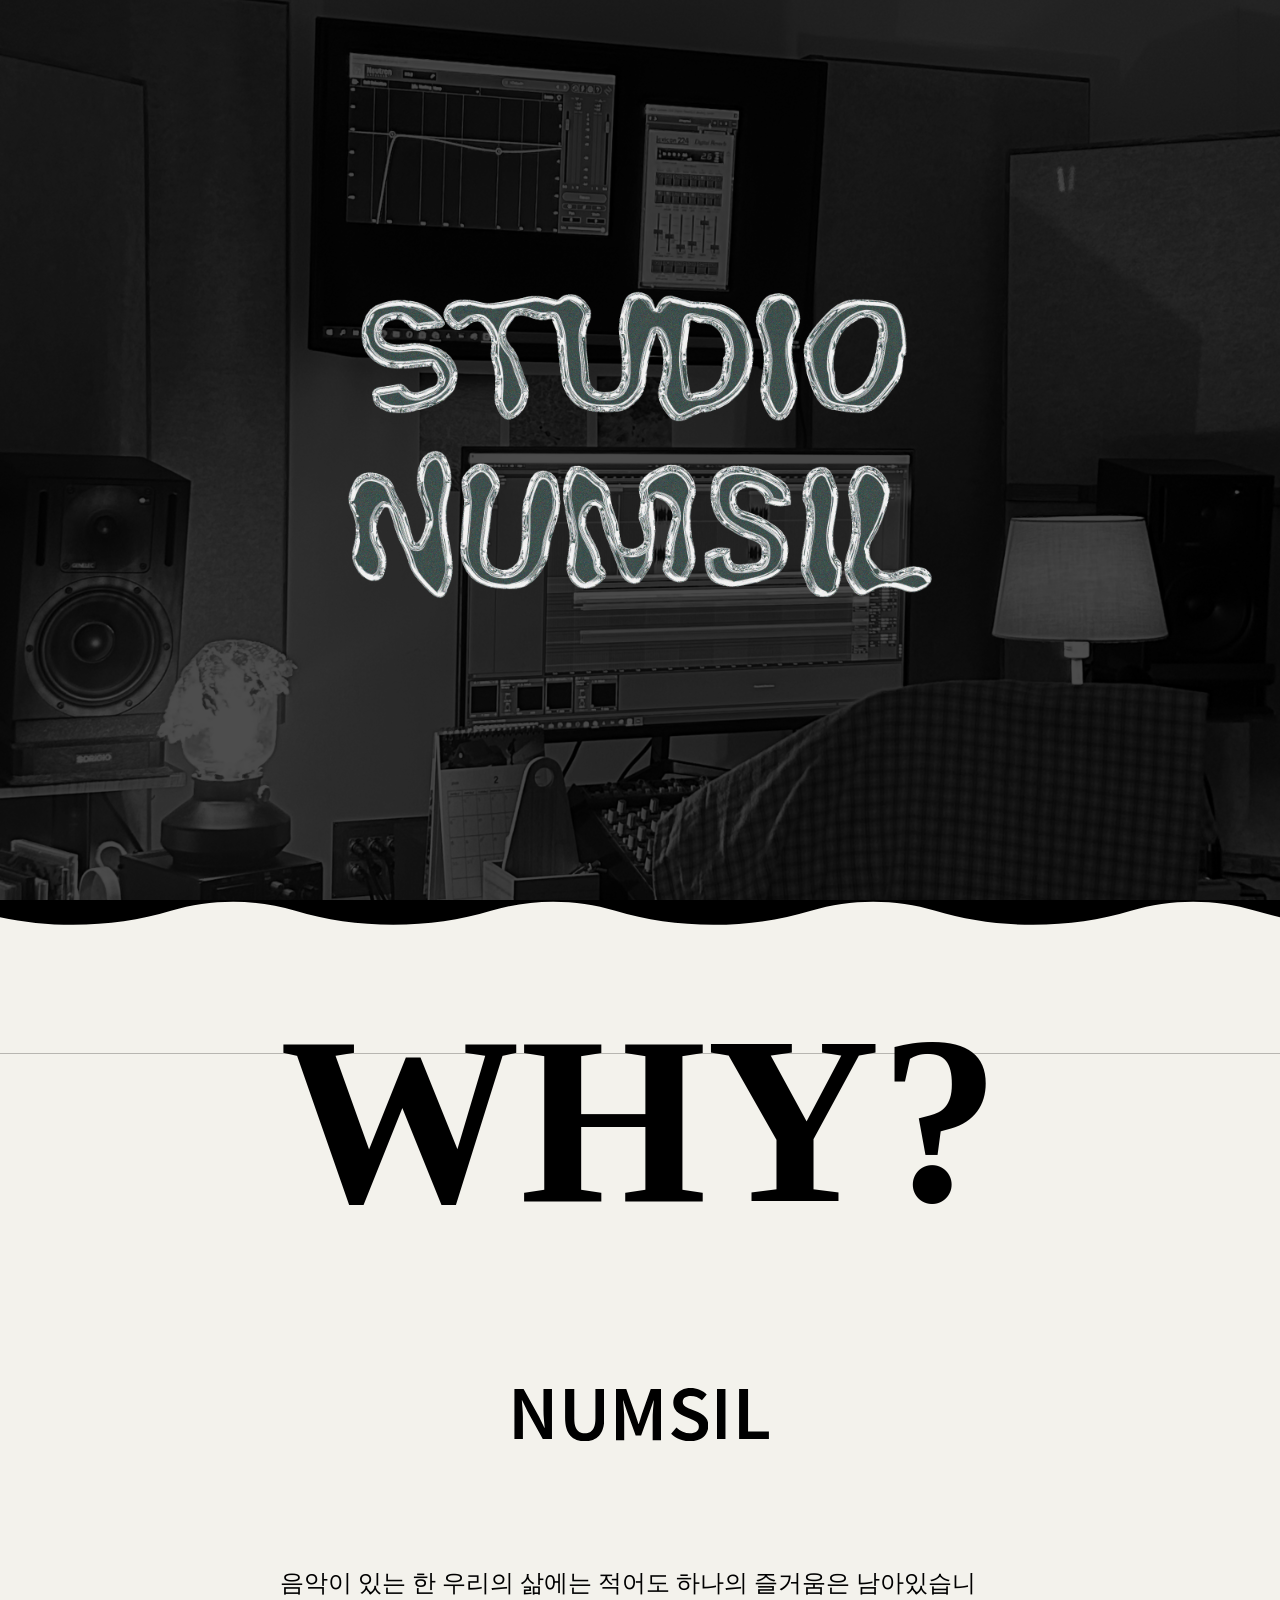
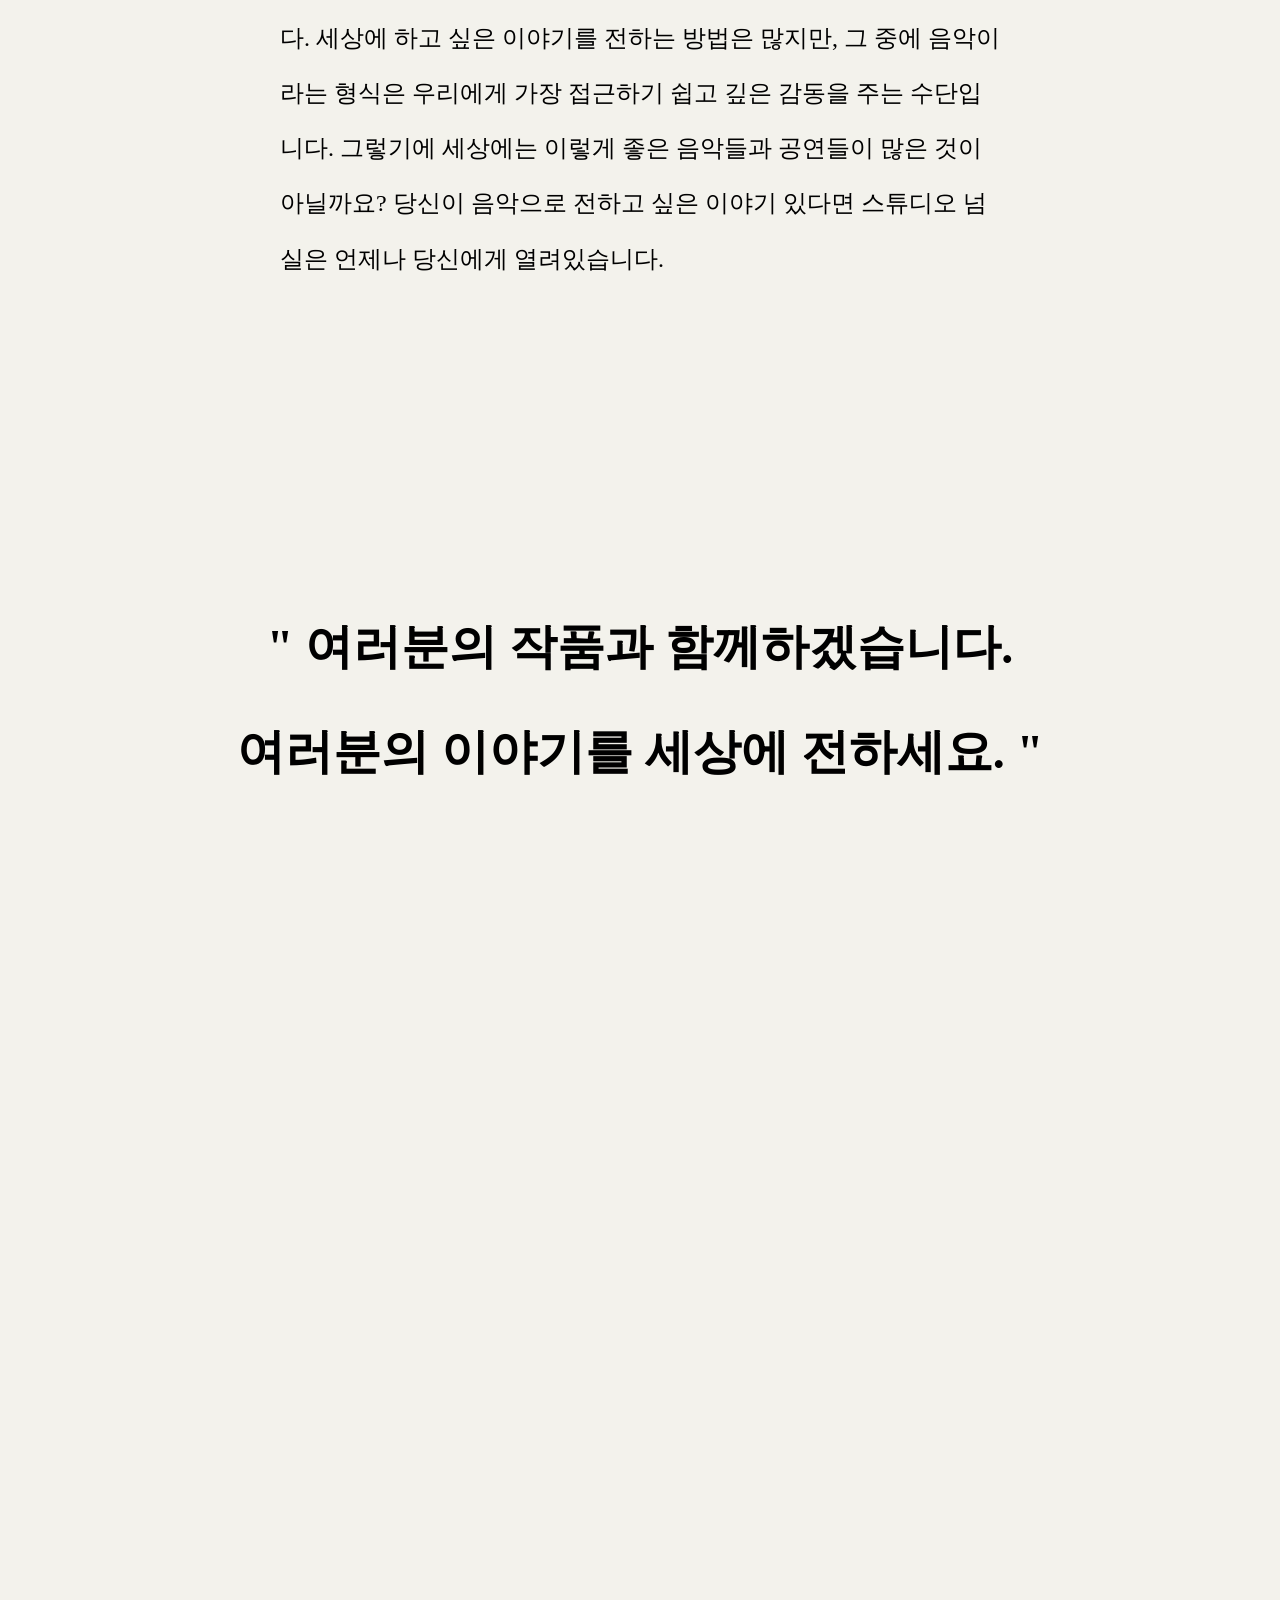
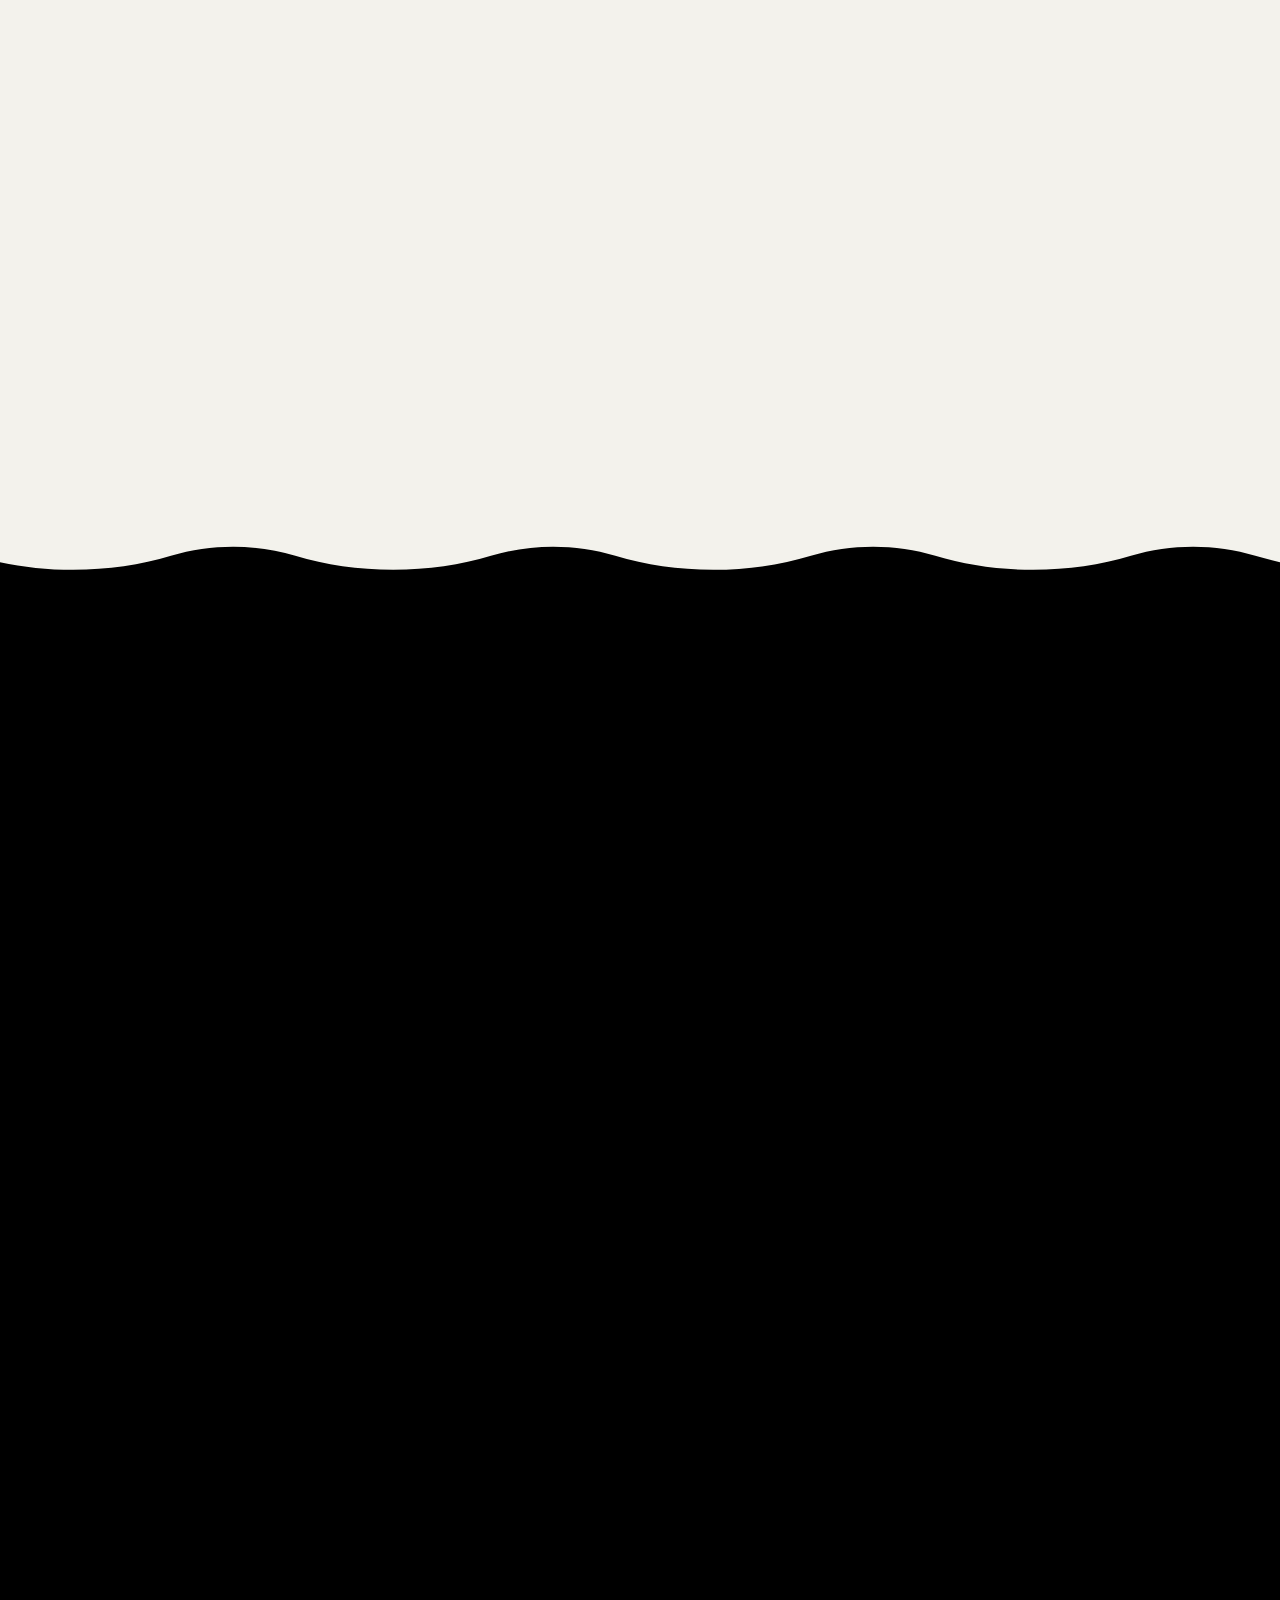
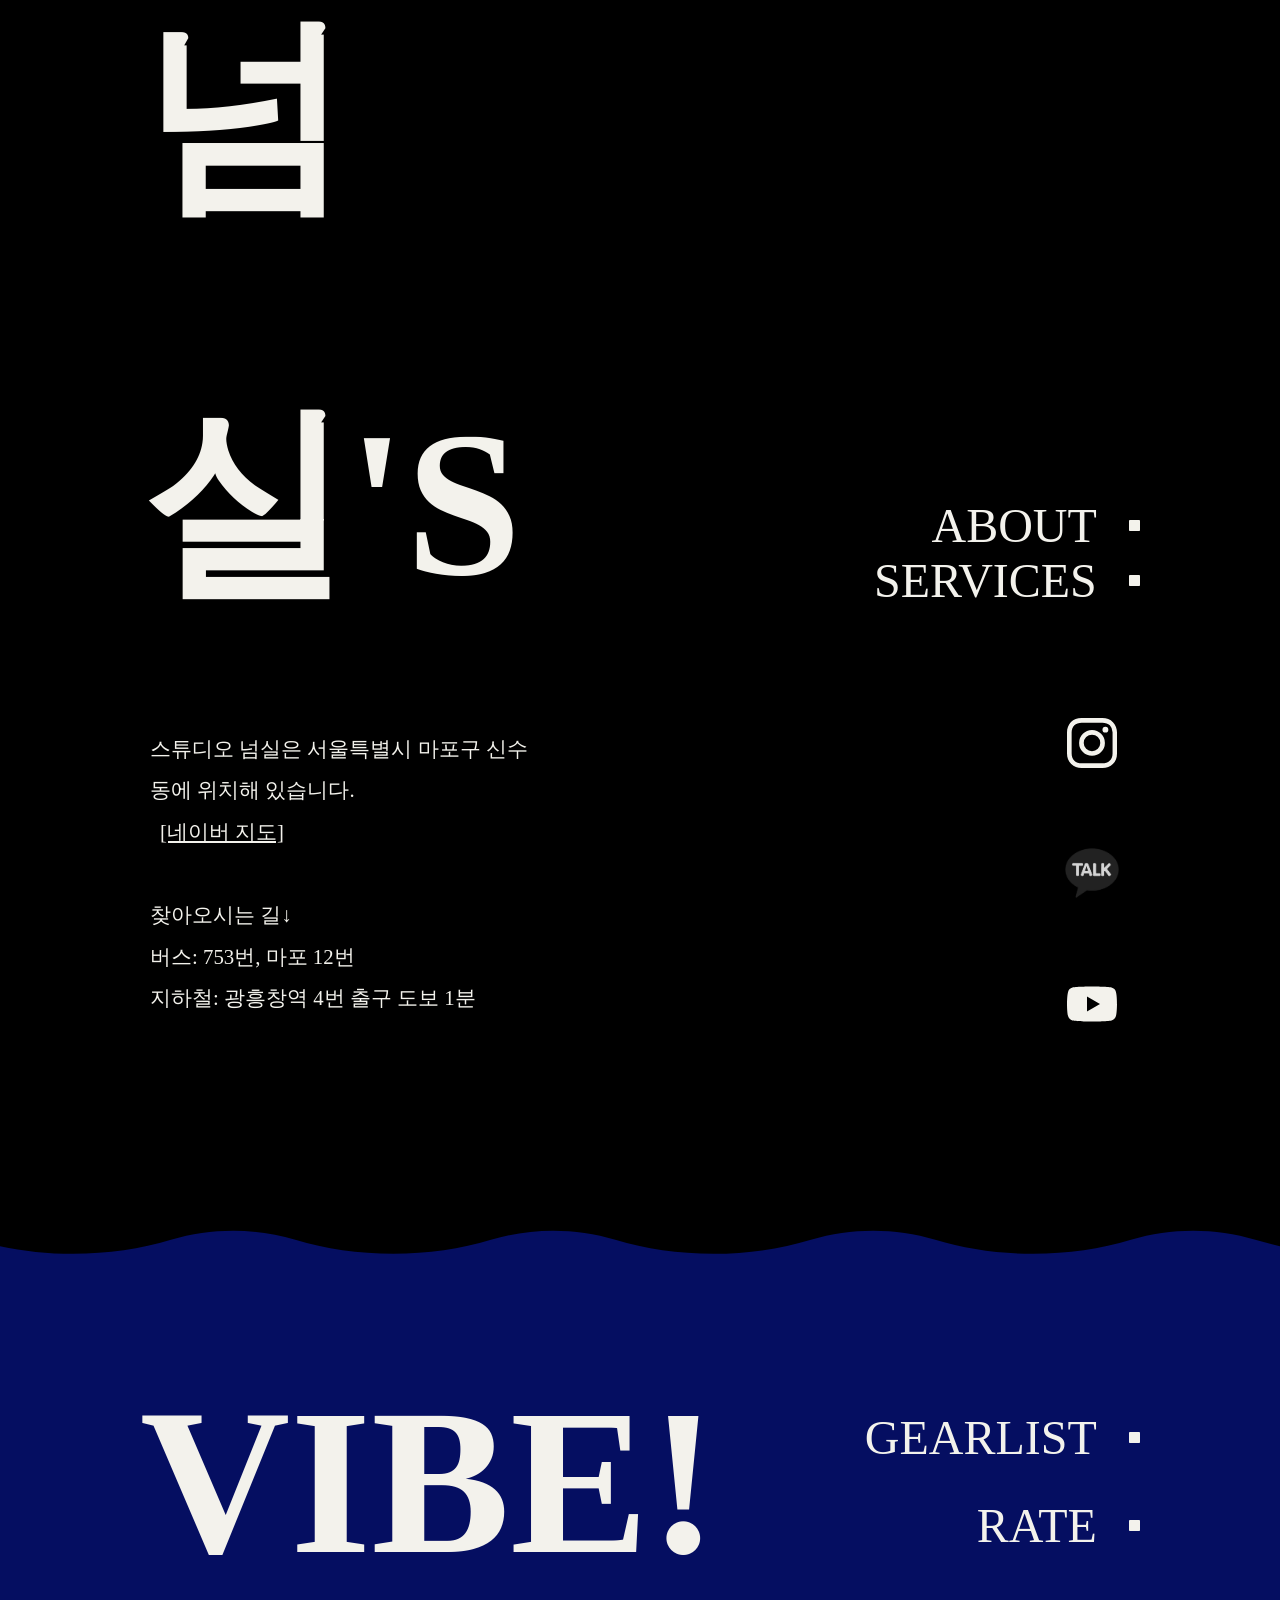
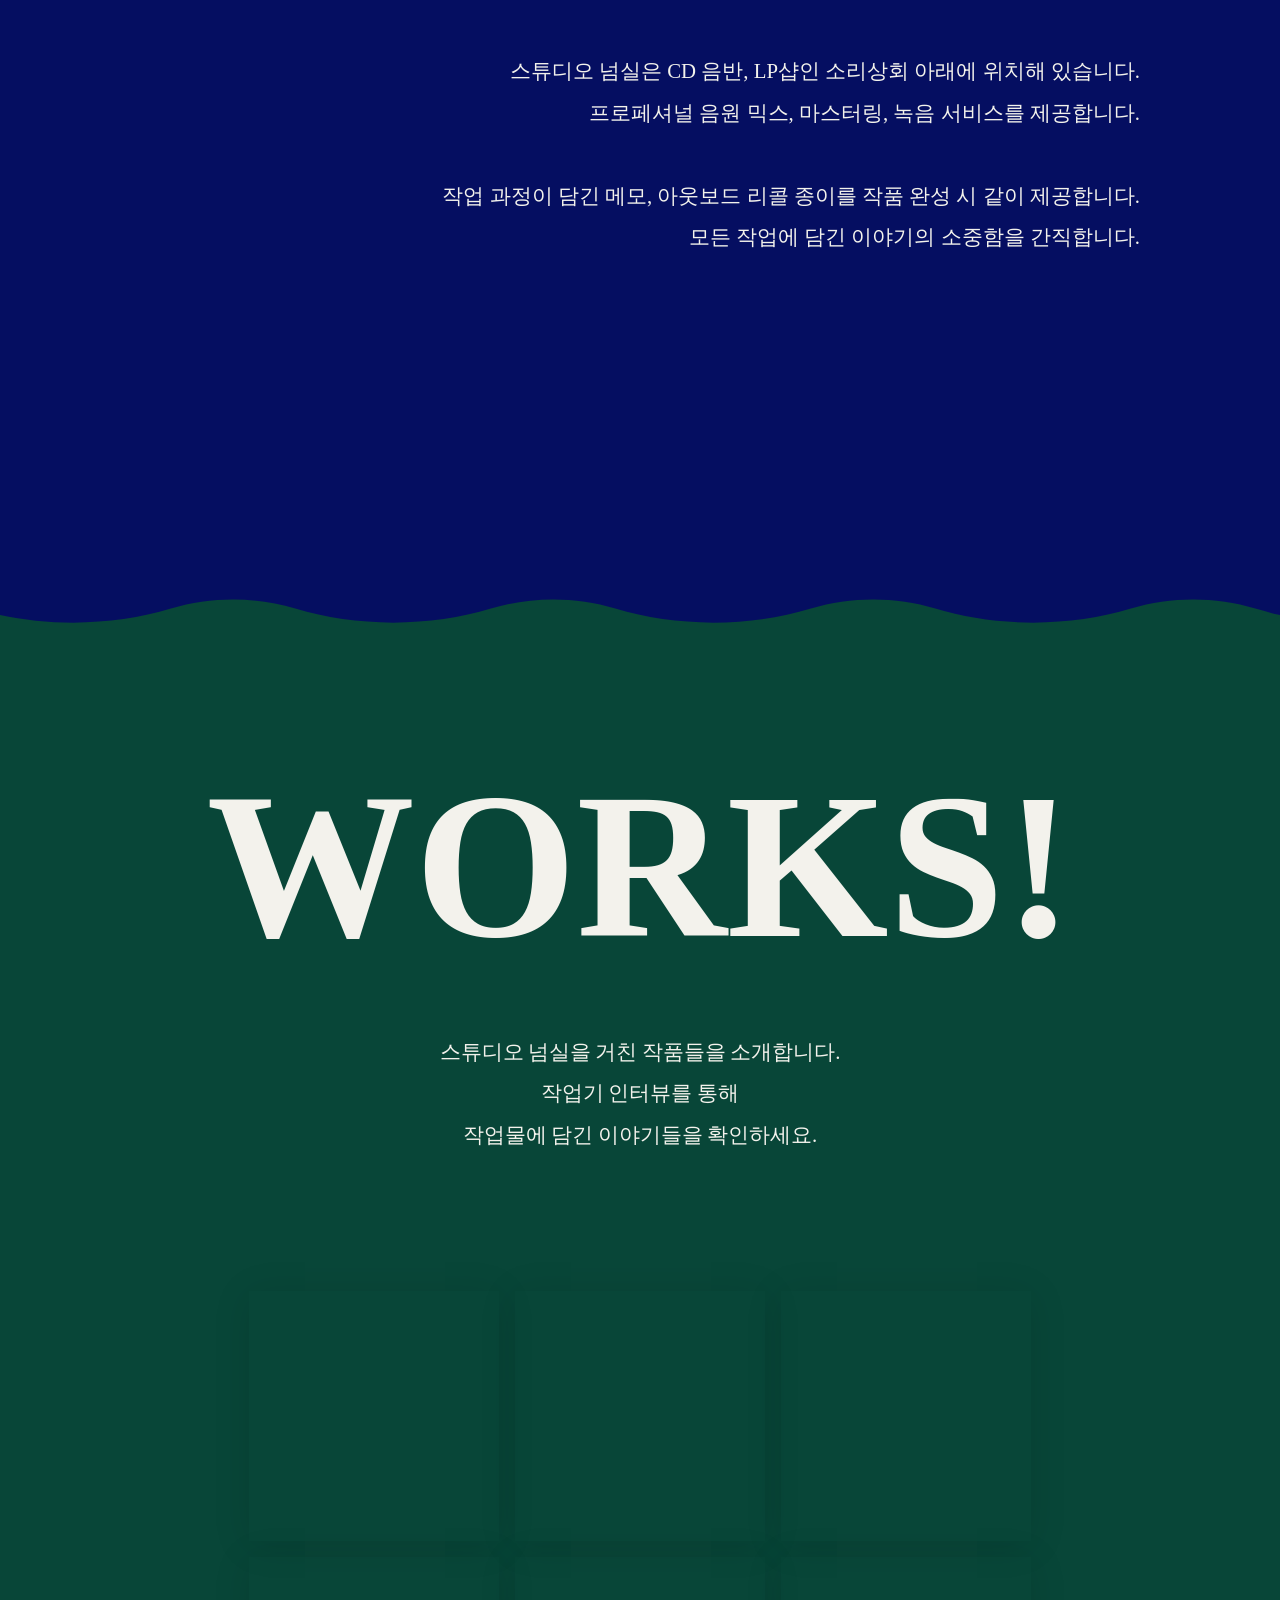
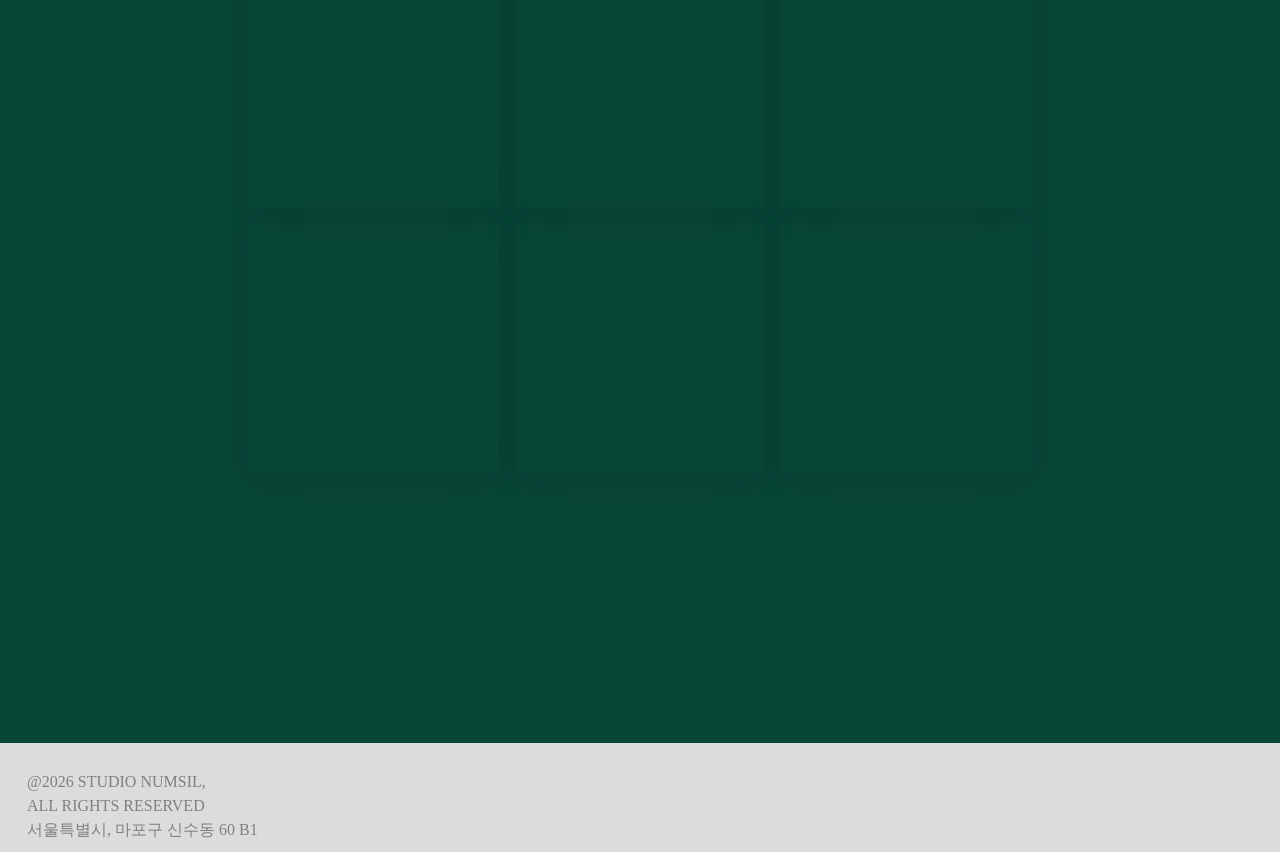
==== index.html @ 438b9f98 "Update index.html" ====
<!DOCTYPE html>
<html lang="ko">
<head>
    <meta charset="UTF-8">
    <meta name="viewport" content="width=device-width, initial-scale=1, maximum-scale=1, user-scalable=no">
    
    <link rel="stylesheet" href="css/main.css">
    <link rel="stylesheet" href="css/mobile.css">
    <link rel="stylesheet" href="css/tablet.css">


    <title>STUDIO NUMSIL</title>
</head>



</style>

<body>


    <div class="titles">
            <img src="img/studio.jpg" alt="" style="opacity: 0.3; filter:grayscale(100)">
            
            <div class="title-background" id="title-background" >

                
                <div class="title-background-svgcontainer">
                    <img src="png/LOGO.png" alt="" style="animation: introTitleAni 1.8s">
                </div>


                    <!-- <div class="firstfloor">
                        <div class="char"></div>
                        <div class="char"></div>
                        <div class="char"></div>
                        <div class="char"></div>
                        <div class="char"></div>
                        <div class="char"></div>
                    </div>
                        <div class="secondfloor">
                        <div class="char"></div>
                        <div class="char"></div>
                        <div class="char"></div>
                        <div class="char"></div>
                        <div class="char"></div>
                        <div class="char"></div>
                    </div>
                    <div class="thirdfloor">
                        <div class="char"></div>
                        <div class="char"></div>
                        <div class="char"></div>
                    </div> -->
            </div>
    </div> 

    
    <div class="studiomoto" id="studiomoto">

            
            
                <div class="introcontent">
                    <svg class="introwave" xmlns="http://www.w3.org/2000/svg" viewBox="0 0 700 98.4" preserveAspectRatio="none">
                        <path fill="#F3F2EC" d="M686.5,6.9c-22-7.7-46-7.7-68,0c-16.5,5.8-34.5,9-53.5,9s-37-3.2-53.5-9c-22-7.7-46-7.7-68,0
                            c-16.5,5.8-34.5,9-53.5,9s-37-3.2-53.5-9c-22-7.7-46-7.7-68,0c-16.5,5.8-34.5,9-53.5,9s-37-3.2-53.5-9c-22-7.7-46-7.7-68,0
                            c-16.5,5.8-34.5,9-53.5,9c-13.9,0-27.3-1.7-40-4.9v87.5h700V11C695.4,9.8,690.9,8.4,686.5,6.9z"/>
                    </svg>

                    
                    <div class="intercontenttop">
                        <div class="why" id="why">
                            WHY?
                        </div>

                
                        <div class="why-numsil-main title Right" id="titleright">
                            <div class="why-numsil-main title Right Topcover">
                            </div>
                            <div class="why-numsil-main title Right Top">
                                <div class="Mix_T">
                                </div>
                                <div class="Mix_T">
                                </div>
                                <div class="Mix_T">
                                </div>
                                <div class="Mix_T">
                                </div>
                                <div class="Mix_T">
                                </div>
                                <div class="Mix_T">
                                </div>
                                <div class="Mix_T">
                                </div>
                                <div class="Mix_T">
                                </div>
                                <div class="Mix_T">
                                </div>
                                <div class="Mix_T">
                                </div>
                                <div class="Mix_T">
                                </div>
                            </div>
                        

                            <div class="why-numsil-main title Right Midcover" id="numsil-animation">
                            </div>
                            <div class="why-numsil-main title Right Mid">
                                <div class="Mix_T">
                                </div>
                                <div class="Mix_T">
                                </div>
                                <div class="Mix_T">
                                </div>
                                <div class="Mix_T">
                                </div>
                                <div class="Mix_T">
                                </div>
                                <div class="Mix_T">
                                </div>
                                <div class="Mix_T">
                                </div>
                                <div class="Mix_T">
                                </div>
                                <div class="Mix_T">
                                </div>
                                <div class="Mix_T">
                                </div>
                                <div class="Mix_T">
                                </div>
                            </div>
                        
                            <div class="why-numsil-main title Right Botcover">
                            </div>
                            <div class="why-numsil-main title Right Bot">
                            </div>
                        </div>
            
                    </div>

                    <!-- <div class="intro-borderline">
                        <div class="borderline"></div>
                        <div class="dot"></div>
                        <div class="borderline"></div>
                    </div> -->

                    <div class="mainarticle" id="main">
                        음악이 있는 한 우리의 삶에는 적어도 하나의 즐거움은 남아있습니다.
                        세상에 하고 싶은 이야기를 전하는 방법은 많지만, 그 중에 음악이라는 형식은
                        우리에게 가장 접근하기 쉽고 깊은 감동을 주는 수단입니다.
                        그렇기에 세상에는 이렇게 좋은 음악들과 공연들이 많은 것이 아닐까요?

                        당신이 음악으로 전하고 싶은 이야기 있다면 스튜디오 넘실은 언제나 당신에게 열려있습니다.
                    
                
                    </div>

                    <div class="stickyscroll">

                        <div class="lastwords-container">
                            <div class="fakesticky">
                                

                                " 여러분의 작품과 함께하겠습니다.
                                <br>
                                여러분의 이야기를 세상에 전하세요. "

                            
                                

                            </div>
                            <div class="lastwords">
                    
                                <div class="lastwords textcontent">
                                " 여러분의 작품과 함께하겠습니다.
                                <br>
                                여러분의 이야기를 세상에 전하세요. "
                                </div>
                                
                             
                                
                            </div>
                        </div>
                            
                    

                        <div class="stickywave-container">

                            <svg class="stickywave" xmlns="http://www.w3.org/2000/svg" viewBox="0 0 700 98.4" preserveAspectRatio="none">
                                <path fill="#000000" d="M686.5,6.9c-22-7.7-46-7.7-68,0c-16.5,5.8-34.5,9-53.5,9s-37-3.2-53.5-9c-22-7.7-46-7.7-68,0
                                    c-16.5,5.8-34.5,9-53.5,9s-37-3.2-53.5-9c-22-7.7-46-7.7-68,0c-16.5,5.8-34.5,9-53.5,9s-37-3.2-53.5-9c-22-7.7-46-7.7-68,0
                                    c-16.5,5.8-34.5,9-53.5,9c-13.9,0-27.3-1.7-40-4.9v87.5h700V11C695.4,9.8,690.9,8.4,686.5,6.9z"/>
                            </svg>
                        
                        </div>

                        <div class="sticky-blankbox">

                        </div>    
                        
                        <div class="stickycover">
    
                            <!-- <div class="studio-introphoto">
                                <img src="img/engineer2.jpeg" alt="">
                            </div> -->

                            <div class="underphoto-layout-button">

                                <div class="thoughts" id="thoughtsclick">

                                    <div class="invisible">
                                        <div class="numsil-firstfloor">넘</div>
                                        <div class="numsil-thirdfloor">실'S</div>
                                    </div>

                                    <div class="mainclick">

                                        <div class="thoughtclick">
                                            <div class="thoughttext" id="thoughtclick">ABOUT</div>
                                            <div class="popuppoint" id="thoughtpop"></div>
                                        </div>

                                        <div class="serviceclick">
                                            <div class="servicetext" id="serviceclick">SERVICES</div>
                                            <div class="popuppoint" id="servicepop"></div>
                                        </div>

                                    </div>

                                </div>

                                

                            </div>

                            


                            <div class="underphoto-services">

                                <div class="first-service">
                                    <div class="service-index" id="service-index-1">
                                        믹 <br> 싱
                                    </div>
                                    <div class="service-article" id="service-article-1">
                                        다년간 필드에서 검증된 아웃보드 장비들과 플러그인들을 이용한 멀티트랙 믹싱을 제공합니다.
                                        음원 출판 과정에서 가장 많은 변화가 일어나고 데모에서 벗어나 본격적인 음원 출판이 시작되는 과정입니다.
                                        스튜디오 넘실에서는
                                        보컬, 밴드 드럼 등 어쿠스틱 요소가 중요한 트랙들은 아웃보드를 이용한 인서트 방식으로 작업이 이루어지며,
                                        정교한 작업이 필요한 트랙들은 플러그인으로 작업됩니다. 그리고 작업된 멀티트랙들은 서밍 믹서를 통해 최종적으로 투 트랙 아날로그 서밍이 이루어집니다.
                                    </div>
                                </div>

                                <div class="underphoto-imgcontainer">
                                    <div class="service-img">
                                        <img src="img/mix1.jpg" alt="">
                                    </div>

                                    <div class="service-img">
                                        <img src="img/mix2.jpg" alt="">
                                    </div>
                                </div>

                                <div class="first-service">
                                    <div class="service-index" id="service-index-2">
                                        레코 <br> 딩 <br>
                                    </div>
                                    <div class="service-article" id="service-article-2">
                                        스튜디오 넘실은 90년대에 생산된 빈티지 U87Ai와 많은 음반들에서 검증된 니브 프리앰프, CL1B 컴프레서를
                                        이용한 단일 채널 녹음 서비스를 제공합니다.
                                        빈티지 U87Ai는 보컬 녹음에서 거슬리게 들리는 치찰음과 초고역대 주파수 응답이 적어 더 부드럽고
                                        따뜻한 소스를 얻을 수 있습니다. 또한 녹음 과정에서 70년대 생산된 TEAC 6채널 믹서를 통한 큐믹스를 제공합니다.
                                        큐믹스는 보컬 소스, 리버브, 클릭, MR의 음량을 아티스트가 레코딩룸 내에서 직접 조절하여 최고의 모니터링 환경을 제공합니다.
                                    </div>
                                </div>

                                <div class="underphoto-imgcontainer">
                                    <div class="service-img">
                                        <img src="img/rec1.jpg" alt="">
                                    </div>

                                    <div class="service-img">
                                        <img src="img/rec2.jpg" alt="">
                                    </div>
                                </div>

                                <div class="first-service">
                                    <div class="service-index" id="service-index-3">
                                        마스 <br> 터링 <br>
                                    </div>
                                    <div class="service-article" id="service-article-3">
                                        믹스 과정이 작업물의 독창성을 부각시키는 과정이라면, 마스터링 과정은 작업물의 보편성을 확보하는 과정입니다.
                                        그러나 보편성을 확보하는 과정에서 믹스 과정에서 살린 독창성이 흐려지는 경우가 있습니다.
                                        스튜디오 넘실은 믹스 중간 작업물을 마스터 레벨에서 모니터 한 뒤 이를 다시 믹스 과정에서 수정하는 탑다운 방식으로 작업이 이루어집니다.
                                        이는 최종 결과물과 중간 결과물의 차이를 최소화하여 아티스트의 의도를 최대한 반영할 수 있습니다.
                                    </div>
                                </div>

                                <div class="underphoto-imgcontainer">
                                    <div class="service-img">
                                        <img src="img/Sea.jpg" alt="">
                                    </div>

                                    <div class="service-img" style="margin-bottom: 0;">
                                        <img src="img/Sea.jpg" alt="">
                                    </div>

                                    <div class="scrollbutton-container">
                                    <div class="scrolltop-button">
                                        <div class="line"></div>
                                        <div class="line"></div>
                                    </div>
                                    </div>
                                </div>

                                

                            </div> <!-- underphoto-services 끝 -->

                            <div class="underphoto-layout">

                                <div class="mainarticle-underphoto-firstfloor">
                                    <div class="mainarticle-underphoto" id="underphoto-firstArticle">
                                        <strong>어느날</strong> 아이디어는 정말 좋으나 녹음이나 믹스 등 기술적 한계로 세상의 빛을 보지 못하는 음악이 너무 많다고 느꼈습니다. 그래서
                                        예술적인 한계가 아닌 기술적인 한계로 세상에 들려주지 못하는 음악이 없었으면 좋겠다는 생각을
                                        바탕으로, 전문적인 믹스와 레코딩, 마스터링 서비스를 제공하는
                                        스튜디오 넘실을 만들게 되었습니다. 대한민국에서 자신의 이야기를 세상에 전하고자 하는 사람들의 좋은 동반자가 되겠습니다.
                                        <br><br>
                                        밴드와 힙합, 다양한 분야에서 전천후로 음원 출판 작업을 함께하면서 좋은 음악을 만들고 싶다는 열망은
                                        장르를 가리지 않다는 것을 알게 되었습니다. 좋은 음악을 만들기 위한 의지만 있다면, 음악은 장르에 관계없이 어떻게든 설득력을 가집니다.
                                        그리고 좋은 믹스와 마스터링, 좋은 레코딩은 이야기에 객관적인 설득력을 더해주는 역할을 합니다.
                                    </div>

                                    <div class="studio-layoutphoto" id="underphoto-firstPhoto">
                                        <img src="img/studio.jpg" alt="">
                                    </div>
                                </div>

                                <div class="mainarticle-underphoto-secondfloor">
                                    <div class="studio-layoutphoto" id="underphoto-secondPhoto">
                                        <img src="img/mix2.jpg" alt="">
                                    </div>

                                    <div class="mainarticle-underphoto" id="underphoto-secondArticle" style="margin-bottom: 10vh;">
                                        스튜디오 넘실은 실력있는 여유를 지향합니다. 체계적인 음향 공부를 마친 엔지니어들의 전문적인 장비 운용, 음향적 접근과 더불어
                                        아티스트의 데모 곡들에 대한 충분한 대화를 바탕으로 곡들이 가진 잠재력을 극대화합니다. 
                                        이유없는 여유가 아닌, 실력과 작품에 대한 공감을 통해 만족스러운 작품을 완성합니다.
                                        <br><br>
                                        스튜디오 넘실에서는 작업 시간에 구애받지 않습니다. 아티스트가 만족하는 결과물이 나올 때까지 함께 토론하며, 충분한 대화를 통해 서로의 지향점을
                                        확인합니다. 스튜디오 넘실에서는 아티스트에게 작업물의 한계를 강요하지 않습니다.
                                    </div>
                                </div>

                            </div> <!-- underphoto-layout 끝 -->

                            <div class="snsclick">
                                <div class="snsbuttons-container">
                                    <div class="snsmap">

                                    

                                        <div class="mapdescription-text">

                                                스튜디오 넘실은 서울특별시 마포구 신수동에 위치해 있습니다.
                                                <br>
                                                <a class="mapdescription-text maplink" href="https://naver.me/5YouVjEX" target="_blank" rel="noopener noreferrer">
                                                [네이버 지도]
                                                </a>
                                                <br>
                                                <br>
                                                찾아오시는 길↓ <br>
                                                버스: 753번, 마포 12번
                                                <br>
                                                지하철: 광흥창역 4번 출구 도보 1분
                                        </div>
                                    
                   
                                    <div class="mapdescription">
                                            
                                            
                                    </div>
                                    
                                    
                                    </div>

                                    

                                    <div class="snsbuttons-group">

                                        <a class="snsbuttons insta" href="https://www.instagram.com/studio_numsil/?utm_source=ig_web_button_share_sheet" target="_blank" rel="noopener noreferrer">
                                            <svg xmlns="http://www.w3.org/2000/svg" width="100" height="100" viewBox="0 0 100 100">
                                                <g transform="translate(-271 -334)">
                                                <rect width="100" height="100" transform="translate(271 334)" fill="none"/>
                                                <g transform="translate(267.6 329.2)">
                                                <path d="M41.206,16.7A25.806,25.806,0,1,0,67.013,42.506,25.856,25.856,0,0,0,41.206,16.7Zm0,42.339A16.532,16.532,0,1,1,57.739,42.506,16.607,16.607,0,0,1,41.206,59.039Z" transform="translate(12.194 12.092)" fill="#F3F2EC"/>
                                                <circle cx="5.847" cy="5.847" r="5.847" transform="translate(74.368 22.34)" fill="#F3F2EC"/>
                                                <path d="M95.335,13.066C90.094,7.623,82.634,4.8,74.166,4.8H32.634C15.094,4.8,3.4,16.494,3.4,34.034V75.365c0,8.669,2.823,16.129,8.468,21.573,5.444,5.242,12.7,7.863,20.968,7.863H73.965c8.669,0,15.927-2.823,21.169-7.863,5.444-5.242,8.266-12.7,8.266-21.371V34.034C103.4,25.566,100.577,18.308,95.335,13.066Zm-.806,62.5c0,6.25-2.218,11.29-5.847,14.718s-8.669,5.242-14.718,5.242H32.835c-6.048,0-11.089-1.815-14.718-5.242-3.629-3.629-5.444-8.669-5.444-14.919V34.034c0-6.048,1.815-11.089,5.444-14.718,3.427-3.427,8.669-5.242,14.718-5.242H74.368c6.048,0,11.089,1.815,14.718,5.444a20.8,20.8,0,0,1,5.444,14.516V75.566Z" transform="translate(0 0)" fill="#F3F2EC"/>
                                                </g>
                                                </g>
                                                </svg>
                                        </a>
                                        <div class="snsbuttons kakao">
                                            <img src="png/kakao.png" alt="">
                                        </div>
                                        <div class="snsbuttons youtube">
                                            <svg xmlns="http://www.w3.org/2000/svg" width="100" height="100" viewBox="0 0 100 100">
                                                <g transform="translate(-851 -334)">
                                                <rect width="100" height="100" transform="translate(851 334)" fill="none"/>
                                                <path d="M97.911,87.731A12.522,12.522,0,0,0,89.07,78.89C81.271,76.8,50,76.8,50,76.8s-31.271,0-39.07,2.09a12.523,12.523,0,0,0-8.841,8.841C0,95.529,0,111.8,0,111.8s0,16.271,2.089,24.069a12.524,12.524,0,0,0,8.841,8.842C18.729,146.8,50,146.8,50,146.8s31.271,0,39.07-2.089a12.523,12.523,0,0,0,8.841-8.842C100,128.072,100,111.8,100,111.8S100,95.529,97.911,87.731ZM40,126.8v-30l25.98,15L40,126.8Z" transform="translate(851 272.2)" fill="#F3F2EC"/>
                                                </g>
                                                </svg>
                                        </div>

                                        

                                    </div>
                                    
                                </div>
                            </div>

                        </div> <!-- stickycover 끝 -->

                        
                        

                
                    </div>
                
                

                </div>
                <div class="sticky-underbox">
                    <svg class="placewave" xmlns="http://www.w3.org/2000/svg" viewBox="0 0 700 98.4" preserveAspectRatio="none">
                        <path fill="#050e61" d="M686.5,6.9c-22-7.7-46-7.7-68,0c-16.5,5.8-34.5,9-53.5,9s-37-3.2-53.5-9c-22-7.7-46-7.7-68,0
                            c-16.5,5.8-34.5,9-53.5,9s-37-3.2-53.5-9c-22-7.7-46-7.7-68,0c-16.5,5.8-34.5,9-53.5,9s-37-3.2-53.5-9c-22-7.7-46-7.7-68,0
                            c-16.5,5.8-34.5,9-53.5,9c-13.9,0-27.3-1.7-40-4.9v87.5h700V11C695.4,9.8,690.9,8.4,686.5,6.9z"/>
                    </svg>
                </div>

                <div class="placecontent" id="placecontent">
                    

                    <div class="placecontenttop">
                        <div class="vibe">
                            VIBE!
                        </div>

                        <div class="popupclick" >
                            <div class="gearlist" >
                                
                                <div class="gearlisttext" id="gearlistclick">GEARLIST</div>
                                
                                <div class="popuppoint" id="gearpop"></div>
                            </div>

                            <div class="rate" >
                                
                                <div class="ratetext" id="ratelistclick">RATE</div>
                                <div class="popuppoint" id="ratepop">
                                    
                                </div>
                            </div>
                        </div>
                    </div>

                    <div class="placemainarticle">
                        스튜디오 넘실은 CD 음반, LP샵인 소리상회 아래에 위치해 있습니다.
                        <br>
                        프로페셔널 음원 믹스, 마스터링, 녹음 서비스를 제공합니다.
                        <br>
                        <br>
                        작업 과정이 담긴 메모, 아웃보드 리콜 종이를 작품 완성 시 같이 제공합니다.
                        <br>
                        모든 작업에 담긴 이야기의 소중함을 간직합니다.
    
                    </div>

                    <div class="gearlistmenu">

                        <br>
                        <br>
                        
                        <div class="gearlistchild">

                        
                            <div class="gearlistchild left">
                                
                                -컴프레서
                            <br>
                            <br>
                                Tube-Tech CL1B <br>
                                Universal Audio 1176LN <br>
                                SSL G Compressor MK3 <br>
                                SSL G Compressor for Big Six <br>
                                SSL LMC+ Compressor <br>
                                SSL Big Six Channel Strip Compressor <br>
                            <br>
                                -프리앰프
                            <br>    
                            <br>
                                Neve 1073LB <br>
                                SSl SuperAnalog Preamp
                            


                            </div>

                            <div class="gearlistchild middle">
                                -이퀄라이저
                                <br>
                                <br>
                                SSL 611 EQ <br>
                                SSL UltraViolet EQ <br>
                                <br>
                                -마이크
                                <br><br>
                                Vintage U87Ai 1EA
                                <br>
                                SM57 2EA
                                <br>
                                <br>
                                -메인 콘솔 <br>
                                <br>
                                SSL Big Six
                                
                            </div>
                            
                            <div class="gearlistchild right">
                                -모니터링 시스템 <br>
                                <br>
                                SONY MDR 7506 2EA
                                <br>
                                Genelec 1030A Monitoring Speaker
                                <br>
                                <br>
                                -플러그인
                                <br>
                                <br>
                                UAD Plugins
                                <br>
                                Fabfilter Plugins
                                <br>
                                Izotope Ozone <br>
                                Izotope Neutron <br>
                                Sonnox Plugins <br>
                                OEK Sounds Soothe 2 <br>
                                TDR Slick EQM 

                            </div>


                        </div>
                            

                    </div>

                    <div class="ratemenu">
                        <br>
                        <br>
                        <div class="table">
                            <table>
                            <tr class="firstrow">
                                <th class="firstcol">구분</th>
                                <th class="secondcol">믹스 단일가</th>
                                <th class="thirdcol">녹음 동반 할인가</th>
                            </tr>
                            <tr class="secondrow">
                                <td >멀티트랙 믹스<br>
                                    (50트랙 이하)<br>
                                </td>
                                <td>250,000₩</td>
                                <td>150,000₩</td>
                            </tr>

                            <tr class="thirdrow">
                                <td>MR 믹스<br>
                                (MR+보컬 트랙)</td>
                                <td>100,000₩</td>
                                <td>80,000₩</td>
                            </tr>
                            <tr class="fourthrow">
                                <td>라이브 클립 믹스</td>
                                <td>100,000₩</td>
                                <td>-</td>
                            </tr>
                        </table>


                        </div>
                        <br>
                        <div class="ratenotification">
                            <li>멀티트랙 믹스와 라이브 클립 믹스의 작업 기준은 50 트랙 입니다. 작업량, 트랙 수에 따라 작업 단가가 변동될 수 있습니다.</li>
                            <li>MR 믹스의 작업 기준은 20 트랙 입니다. 작업량, 보컬 트랙 수에 따라 작업 단가가 변동될 수 있습니다. </li>
                            <li>작업 단가 확정 이후에 별도 고지 없이 일방적으로 청구되는 추가금은 없습니다.</li>
                            <li>모든 작업 대금은 선불입니다.</li>
                            <li>1프로는 3시간 30분입니다.</li>
                            <li>모든 녹음, 믹스 데이터는 샘플레이트 48kHz, 비트 뎁스 24bit, .wav 확장자로 작업됩니다.</li>
                            
                            
                        </div>
                        <br>
                        <br>
                        
                        
                        <div class="table">

                            <table>
                                <tr class="firstrow">
                                    <th class="firstcol">구분</th>
                                    <th class="secondcol">작업 단일가</th>
                                    <th class="thirdcol">믹스 동반 할인가</th>
                                </tr>

                                <tr class="secondrow">
                                    <td class="firstcol">튜닝</td>
                                    <td class="secondcol">100,000₩</td>
                                    <td class="thirdcol">80,000₩</td>
                                </tr>

                                <tr class="thirdrow">
                                    <td class="firstcol">녹음</td>
                                    <td class="secondcol">120,000₩/프로</td>
                                    <td class="thirdcol">100,000₩/프로</td>
                                </tr>

                                <tr class="fourthrow">
                                    <td>마스터링</td>
                                    <td>50,000₩</td>
                                    <td>20,000₩</td>
                                </tr>

                            </table>
                        </div>
                        
                        
                        

                    </div>
                
                </div>

                <div class="place-underbox">
                    <svg class="workwave" xmlns="http://www.w3.org/2000/svg" viewBox="0 0 700 98.4" preserveAspectRatio="none">
                        <path fill="#084638" d="M686.5,6.8c-22-7.7-46-7.7-68,0c-16.5,5.8-34.5,9-53.5,9s-37-3.2-53.5-9c-22-7.7-46-7.7-68,0
                            c-16.5,5.8-34.5,9-53.5,9s-37-3.2-53.5-9c-22-7.7-46-7.7-68,0c-16.5,5.8-34.5,9-53.5,9s-37-3.2-53.5-9c-22-7.7-46-7.7-68,0
                            c-16.5,5.8-34.5,9-53.5,9c-13.9,0-27.3-1.7-40-4.9v87.5h700V10.9C695.4,9.7,690.9,8.3,686.5,6.8z"/>
                        </svg>
                </div>

                <div class="workcontent">

                    
                        
                    


                    <div class="works">
                        WORKS!
                    </div>

                    <div class="works-article">
                        스튜디오 넘실을 거친 작품들을 소개합니다.
                        <br>
                        작업기 인터뷰를 통해
                        <br>
                        작업물에 담긴 이야기들을 확인하세요.
                    </div>

                    <div class="discocontent">
                        
                        <div class="discography">
                            <div class="disco 2026">
                                <div class="container">
                                    <div class="img-container">
                                        
                                    </div>
                                    
                                    <div class="disc-description">
                                        <strong></strong>
                                        <p>
                                        
                                        </p>
                                        
                                        <small></small>
                                    </div>
                                </div>

                                <div class="container">
                                    <div class="img-container">
                                        
                                    </div>
                                    
                                    <div class="disc-description">
                                        <strong></strong>
                                        <p>
                                        
                                        </p>
                                        
                                        <small></small>
                                    </div>
                                </div>

                                <div class="container">
                                    <div class="img-container">
                                        
                                    </div>
                                    
                                    <div class="disc-description">
                                        <strong></strong>
                                        <p>
                                        
                                        </p>
                                        
                                        <small></small>
                                    </div>
                                </div>

                                <div class="container">
                                    
                                </div>

                                <div class="container">
                                    
                                </div>

                                <div class="container">
                                    
                                </div>

                                <div class="container">
                                    
                                </div>

                                <div class="container">
                                    
                                </div>

                                <div class="container">
                                    
                                </div>

                                



                            </div>
                        </div>
                    </div>
                </div>

                
            <div class="footer">
                    <div class="footertext">
                        @2026 STUDIO NUMSIL,
                        <br>
                        ALL RIGHTS RESERVED
                        <br>
                        서울특별시, 마포구 신수동 60 B1
                        <br>
                        <br>
                    
                    </div>
            </div>

    </div>    
            

           
                 
    
        

         





</body>

<script src="js/main.js">

</script>

</html>
---- css/main.css ----
@charset "UTF-8";

@media (min-width:1700px) {

    body {
        background-color:black;
        width: 100vw;


        margin-top: 0%;
        margin-left: 0%;
        padding: 0%;

        opacity: 0;
        transition-duration: 0.5s;


        overflow-x: clip;
        font-size: 15px;

        display: flex;
        flex-direction: column;
        align-items: center;
        justify-content: flex-start;

        overscroll-behavior-y:contain ;

        user-select: none;       /* 표준 속성 */
        -webkit-user-select: none; /* 크롬, 사파리 등 WebKit 브라우저용 */
        -moz-user-select: none;    /* 파이어폭스용 */
        -ms-user-select: none; 
    }

    body.loaded {
        opacity: 1;
        background-color:black;
    }

 

    .titles{
        position: fixed;
        width: 100vw;
        height: 100vh;

        display: flex;
        flex-direction: column;
        align-items: center;
        justify-content: center;

        will-change: transform, filter;
    }

   .titles img {
        position: absolute;
        width: 100%;
        height: 100%;
        object-fit: cover;

        z-index: 0;

        -webkit-user-drag: none; /* 드래그 방지 (크롬/사파리) */
        user-select: none;
        -webkit-user-select: none;
        -moz-user-select: none;

   }

    .title-background {
        position: absolute;
        

        z-index: 1;

        display: flex;
        flex-direction: column;
        justify-content: flex-start;
        align-items: flex-start;

        opacity:1;


        scale: 0.7;


    }

    .title-background-svgcontainer {
        width:1200px;
        height:1200px;
    }

    .title-background-svgcontainer img {
        width:100%;
        height:100%;
        object-fit: contain;

        -webkit-touch-callout: none; /* iOS Safari: 꾹 눌러 메뉴 뜨는 것 방지 */
        -webkit-user-select: none;   /* 드래그/텍스트 선택 방지 */
        user-select: none;
    }

    .title-background.fadeout{
        opacity: 0;
        transition-duration: 0.7s;
    
    }
    .title-background.display {
        z-index: -10;
    }




    .firstfloor {
        display: flex;
        align-items: center;
        justify-content: flex-start;

        margin-bottom: 80px;



    }
    .secondfloor {
        display: flex;
        align-items: center;
        justify-content: flex-start;


    }
    .thirdfloor {
        display: flex;
        align-items: center;
        justify-content: center;


    }
    

    .firstfloor > .char:nth-child(1){
        background-image: url('../svg/FF_S.svg');
        background-size: contain;
        background-repeat: no-repeat;
        width: 179.91px;
        height: 254.86px;
    }
    .firstfloor > .char:nth-child(2){
        background-image: url('../svg/FF_T.svg');
        background-size: contain;
        background-repeat: no-repeat;
        width: 171.03px;
        height: 254.86px;
    }
    .firstfloor > .char:nth-child(3){
        background-image: url('../svg/FF_U.svg');
        background-size: contain;
        background-repeat: no-repeat;
        width: 211.76px;
        height: 254.86px;
    }
    .firstfloor > .char:nth-child(4){
        background-image: url('../svg/FF_D.svg');
        background-size: contain;
        background-repeat: no-repeat;
        width: 205.52px;
        height: 254.86px;
    }
    .firstfloor > .char:nth-child(5){
        background-image: url('../svg/FF_I.svg');
        background-size: contain;
        background-repeat: no-repeat;
        width: 90.88px;
        height: 254.86px;
    }
    .firstfloor > .char:nth-child(6){
        background-image: url('../svg/FF_O.svg');
        background-size: contain;
        background-repeat: no-repeat;
        width: 176.95px;
        height: 254.86px;
    }




    .secondfloor > .char:nth-child(1){
        background-image: url('../svg/SF_N.svg');
        background-size: contain;
        background-repeat: no-repeat;
        width: 284.2px;
        height: 206.68px;
    }
    .secondfloor > .char:nth-child(2){
        background-image: url('../svg/SF_U.svg');
        background-size: contain;
        background-repeat: no-repeat;
        width: 290.07px;
        height: 206.68px;
    }
    .secondfloor > .char:nth-child(3){
        background-image: url('../svg/SF_M.svg');
        background-size: contain;
        background-repeat: no-repeat;
        width: 365.4px;
        height: 206.68px;
    }
    .secondfloor > .char:nth-child(4){
        background-image: url('../svg/SF_S.svg');
        background-size: contain;
        background-repeat: no-repeat;
        width: 266.1px;
        height: 206.68px;
    }
    .secondfloor > .char:nth-child(5){
        background-image: url('../svg/SF_I.svg');
        background-size: contain;
        background-repeat: no-repeat;
        width: 136.47px;
        height: 206.68px;
    }
    .secondfloor > .char:nth-child(6){
        background-image: url('../svg/SF_L.svg');
        background-size: contain;
        background-repeat: no-repeat;
        width: 180.99px;
        height: 206.68px;
    }



    .thirdfloor > .char:nth-child(1){
        background-image: url('../svg/TF_U.svg');
        background-size: contain;
        background-repeat: no-repeat;
        width: 574.27px;
        height: 104.94px;
    }
    .thirdfloor > .char:nth-child(2){
        background-image: url('../svg/TF_Moto.svg');
        background-size: contain;
        background-repeat: no-repeat;
        width: 767.97px;
        height: 104.94px;
    }
    .thirdfloor > .char:nth-child(3){
        background-image: url('../svg/TF_L.svg');
        background-size: contain;
        background-repeat: no-repeat;
        width: 180.99px;
        height: 104.94px;
    }
    
   

    .fade-in {
        opacity: 1;
    }
   



    .studiomoto{
        
        top:100vh;
        position: relative;
        width: 100vw;
        
        background:#FFF9D0;
        margin-top: 12vw;
        

        display: flex;
        flex-direction: column;
        justify-content: flex-start;
        align-items: center;

        z-index: 0;
    }

    .introwave {
        position: absolute;
        top: -12vw;
        width: 100vw;
        height: 12vw;
        
        display: block;
        background-size: cover;
    }


    @keyframes numsil {
        0%{transform: translate3d(0,0,0);}
        47%{transform: translate3d(0,20px,0);
            fill:#FFF9D0;}
        90%{transform: translate3d(0,-5px,0);}
        100%{transform: translate3d(0,0,0);}
    }
    .char.animate {
        animation: numsil;
        animation-duration: 0.45s;
    }

    @keyframes introTitleAni {
        0%{
        opacity: 0;}
        100%{
        opacity: 1;}
    }

.why-numsil-main-background {


    width: 100vw;
    height: auto;
    background:#FFF9D0;

    display: flex;
    flex-direction: column;
    justify-content: flex-start;
    align-items: center;


}

.why-numsil-main.title.Right{

    animation: FadeStrong 0.6s forwards;
    margin-left:0;

    position: relative;
    z-index: 5;
    margin-top: 70px;

    width: 258.09px;
    height: 210px;

    display: flex;
    flex-direction: column;
    justify-content: flex-start;
    align-items: center;

    
}

.why-numsil-main.title.Right.Topcover{

    margin-top: initial;

    position: absolute;
    background-color: #F3F2EC;
    
    top: 0;
    left: 0;

    animation: none;

    z-index: 1;
    width: 258.09px;
    height: 70px;

}
.why-numsil-main.title.Right.Midcover{

    margin-top: initial;

    top: 70px;
    left: 0px;

    position: absolute;
    width: 258.09px;
    height: 70px;
    opacity: 0;

    display: flex;
    flex-direction: row;
    justify-content: flex-start;

}
.why-numsil-main.title.Right.Botcover{

    margin-top: initial;

    position: absolute;

    top: 140px;
    left: 0px;
    
    width: 258.09px;
    height: 70px;
    opacity: 0;

    display: flex;
    flex-direction: row;
    justify-content: flex-start;

}



.why-numsil-main.title.Right.Top{

    margin-top: initial;

    position: absolute;

    top:0;
    left:0;

    height: 70px;

    z-index: 0;

    display: flex;
    flex-direction: row;
    justify-content: flex-start;

}

.ani0{
    animation: mix_title_1 0.8s forwards 1s;
    animation-timing-function: cubic-bezier(.55,-0.71,.44,1.6)
}
.ani1{
    animation: mix_title_1 0.8s forwards 1s;
    animation-timing-function: cubic-bezier(.55,-0.71,.44,1.6)
}
.ani2{
    animation:none;
}
.ani3{
    animation:none;
}
.ani4{
    animation: mix_title_1 0.9s forwards 1.55s;
    animation-timing-function: cubic-bezier(.17,.62,.23,.99);
}
.ani5{
    animation: mix_title_1 0.6s forwards 2.6s;
}
.ani6{
    animation: mix_title_1 0.8s forwards 1.18s;
    animation-timing-function: ease;
}
.ani7{
    animation: mix_title_1 0.6s forwards 2.8s;
}
.ani8{
    animation: none;
}   
.ani9{
    animation: mix_title_1 0.6s forwards 1.1s;
}
.ani10{
    animation: mix_title_1 0.6s forwards 1.1s;
}
.ani11{
    animation: mix_title_1 0.8s forwards 1s;
    animation-timing-function: cubic-bezier(.55,-0.71,.44,1.6)
}
.ani12{
    animation: mix_title_1 0.8s forwards 1s;
    animation-timing-function: cubic-bezier(.55,-0.71,.44,1.6)
}
.ani13{
    animation: mix_title_1 0.6s forwards 0.7s;
    animation-timing-function: cubic-bezier(.26,.75,.71,.92)
}
.ani14{
    animation: mix_title_1 0.6s forwards 0.5s;
    animation-timing-function: cubic-bezier(.26,.75,.71,.92)
}
.ani15{
    animation: mix_title_U 0.4s forwards 1.2s;
    animation-timing-function: cubic-bezier(.19,.4,.56,.9);
}
.ani16{
    animation: mix_title_1 0.6s forwards 0.8s;
}
.ani17{
    animation: mix_title_1 0.6s forwards 0.8s;
}
.ani18{
    animation: mix_title_1 0.6s forwards 0.8s;
}
.ani19{
    animation: mix_title_I 0.4s forwards 1.2s;
    animation-timing-function: cubic-bezier(.19,.4,.56,.9);
}
.ani20{
    animation: mix_title_1 0.6s forwards 1.1s;
}
.ani21{
    animation: mix_title_1 0.6s forwards 1.1s;
}



.Right.Top > .Mix_T:nth-child(1){
    background-image: url(../svg/Mix_T-01.svg);
    background-size: contain;
    background-repeat: no-repeat;
    width: 41.52px;
    height: 52.72px;

 /*    animation: mix_title_1 0.8s forwards 1s;
    animation-timing-function: cubic-bezier(.55,-0.71,.44,1.6) */
    
}
.Right.Top > .Mix_T:nth-child(2){
    background-image: url(../svg/Mix_T-02.svg);
    background-size: contain;
    background-repeat: no-repeat;
    width: 12.81px;
    height: 52.72px;

    /* animation: mix_title_1 0.8s forwards 1s;
    animation-timing-function: cubic-bezier(.55,-0.71,.44,1.6) */
    
}
.Right.Top > .Mix_T:nth-child(3){
    background-image: url(../svg/Mix_T-03.svg);
    background-size: contain;
    background-repeat: no-repeat;
    width: 38.56px;
    height: 52.72px;
    
}
.Right.Top > .Mix_T:nth-child(4){
    background-image: url(../svg/Mix_T-04.svg);
    background-size: contain;
    background-repeat: no-repeat;
    width: 12.6px;
    height: 52.72px;
    
}
.Right.Top > .Mix_T:nth-child(5){
    background-image: url(../svg/Mix_T-05.svg);
    background-size: contain;
    background-repeat: no-repeat;
    width: 45.04px;
    height: 52.72px;

    /* animation: mix_title_1 0.9s forwards 1.55s;
    animation-timing-function: cubic-bezier(.17,.62,.23,.99); */
    
}
.Right.Top > .Mix_T:nth-child(6){
    background-image: url(../svg/Mix_T-06.svg);
    background-size: contain;
    background-repeat: no-repeat;
    width: 9.5px;
    height: 52.72px;

    /* animation: mix_title_1 0.6s forwards 2.6s; */
    
}
.Right.Top > .Mix_T:nth-child(7){
    background-image: url(../svg/Mix_T-07.svg);
    background-size: contain;
    background-repeat: no-repeat;
    width: 36.57px;
    height: 52.72px;

    /* animation: mix_title_1 0.8s forwards 1.18s;
    animation-timing-function: ease; */
    
}
.Right.Top > .Mix_T:nth-child(8){
    background-image: url(../svg/Mix_T-08.svg);
    background-size: contain;
    background-repeat: no-repeat;
    width: 9.29px;
    height: 52.72px;

    /* animation: mix_title_1 0.6s forwards 2.8s; */
    
}
.Right.Top > .Mix_T:nth-child(9){
    background-image: url(../svg/Mix_T-09.svg);
    background-size: contain;
    background-repeat: no-repeat;
    width: 9.09px;
    height: 52.72px;
    
}
.Right.Top > .Mix_T:nth-child(10){
    background-image: url(../svg/Mix_T-10.svg);
    background-size: contain;
    background-repeat: no-repeat;
    width: 12.88px;
    height: 52.72px;

    /* animation: mix_title_1 0.6s forwards 1.1s; */
    
}
.Right.Top > .Mix_T:nth-child(11){
    background-image: url(../svg/Mix_T-11.svg);
    background-size: contain;
    background-repeat: no-repeat;
    width: 30.23px;
    height: 52.72px;   

    /* animation: mix_title_1 0.6s forwards 1.1s; */
}








.why-numsil-main.title.Right.Mid{

    margin-top: initial;

    top: 70px;
    left: 0px;

    position: absolute;
    height: 70px;

    display: flex;
    flex-direction: row;
    justify-content: flex-start;
    align-items: center;

    overflow: clip;
}





.Right.Mid > .Mix_T:nth-child(1){
    background-image: url(../svg/Mix_T-12.svg);
    background-size: contain;
    background-repeat: no-repeat;
    width: 36.57px;
    height: 52.72px;
    
    /* animation: mix_title_1 0.8s forwards 1s;
    animation-timing-function: cubic-bezier(.55,-0.71,.44,1.6) */
}
.Right.Mid > .Mix_T:nth-child(2){
    background-image: url(../svg/Mix_T-13.svg);
    background-size: contain;
    background-repeat: no-repeat;
    width: 3.03px;
    height: 52.72px;   

    /* animation: mix_title_1 0.8s forwards 1s;
    animation-timing-function: cubic-bezier(.55,-0.71,.44,1.6) */
}
.Right.Mid > .Mix_T:nth-child(3){
    background-image: url(../svg/Mix_T-14.svg);
    background-size: contain;
    background-repeat: no-repeat;
    width: 38.42px;
    height: 52.72px;   

    /* animation: mix_title_1 0.6s forwards 0.7s;
    animation-timing-function: cubic-bezier(.26,.75,.71,.92) */
}
.Right.Mid > .Mix_T:nth-child(4){
    background-image: url(../svg/Mix_T-15.svg);
    background-size: contain;
    background-repeat: no-repeat;
    width: 8.33px;
    height: 52.72px;   

    /* animation: mix_title_1 0.6s forwards 0.5s;
    animation-timing-function: cubic-bezier(.26,.75,.71,.92) */
}
.Right.Mid > .Mix_T:nth-child(5){
    background-image: url(../svg/Mix_T-16.svg);
    background-size: contain;
    background-repeat: no-repeat;
    width: 38.56px;
    height: 52.72px;   

    /* animation: mix_title_U 0.4s forwards 1.2s;
    animation-timing-function: cubic-bezier(.19,.4,.56,.9); */
}
.Right.Mid > .Mix_T:nth-child(6){
    background-image: url(../svg/Mix_T-17.svg);
    background-size: contain;
    background-repeat: no-repeat;
    width: 12.6px;
    height: 52.72px;   

    /* animation: mix_title_1 0.6s forwards 0.8s; */
}
.Right.Mid > .Mix_T:nth-child(7){
    background-image: url(../svg/Mix_T-18.svg);
    background-size: contain;
    background-repeat: no-repeat;
    width: 38.36px;
    height: 52.72px;   

    /* animation: mix_title_1 0.6s forwards 0.8s; */
}
.Right.Mid > .Mix_T:nth-child(8){
    background-image: url(../svg/Mix_T-19.svg);
    background-size: contain;
    background-repeat: no-repeat;
    width: 10.33px;
    height: 52.72px;   

    /* animation: mix_title_1 0.6s forwards 0.8s; */
}
.Right.Mid > .Mix_T:nth-child(9){
    background-image: url(../svg/Mix_T-20.svg);
    background-size: contain;
    background-repeat: no-repeat;
    width: 9.09px;
    height: 52.72px; 
    
    /* animation: mix_title_I 0.4s forwards 1.2s;
    animation-timing-function: cubic-bezier(.19,.4,.56,.9); */
}
.Right.Mid > .Mix_T:nth-child(10){
    background-image: url(../svg/Mix_T-21.svg);
    background-size: contain;
    background-repeat: no-repeat;
    width: 10.19px;
    height: 52.72px;   

    /* animation: mix_title_1 0.6s forwards 1.1s; */
}
.Right.Mid > .Mix_T:nth-child(11){
    background-image: url(../svg/Mix_T-22.svg);
    background-size: contain;
    background-repeat: no-repeat;
    width: 44.9px;
    height: 52.72px;  
    
    /* animation: mix_title_1 0.6s forwards 1.1s; */
}

.why-numsil-main.title.Right.Bot{

    margin-top: initial;
    top: 140px;
    left: 0px;

    position: absolute;
    height: 70px;


}


@keyframes mix_title_1 {
    0% {transform: translateY(0);}
    100% {transform:translateY(70px)}
}

@keyframes mix_title_U {
    0% {transform: translateX(0);}
    100% {transform:translateX(-32.02px)}
}

@keyframes mix_title_I {
    0% {transform: translateX(0);}
    100% {transform:translateX(19.69px)}
}


.Mix_T{
    width: fit-content;
    height: fit;
    flex-shrink: 0;

    opacity: 0;
    transition-duration: 0.2s;
}

.Mix_T.visible {
    opacity: 1;
    transition-duration: 0.2s;
}



@keyframes numsil {
    0%{transform: translate3d(0,0,0);}
    47%{transform: translate3d(0,10px,0);
        fill:#FFF9D0;}
    90%{transform: translate3d(0,-2.5px,0);}
    100%{transform: translate3d(0,0,0);}
}

@keyframes FadeTitle {
    0% {opacity: 0;
        transform: translateY(-0.5vw);}
    100% {
        opacity: 1;
        transform: translateY(0);
    }

}
@keyframes FadeMain {
    0% {opacity: 0;
        transform: translateY(1.5vw);}
    100% {
        opacity: 1;
        transform: translateY(0);
    }

}

@keyframes FadeStrong {
    0% {opacity: 0;
        }
    100% {
        opacity: 1;
    }
}

@keyframes FadeBorder {
    0% {transform: rotateY(-90deg);
        }
    100% {
        transform: rotateY(0deg);
    }
}

.introcontent{
    
    width: 100vw;

    font-size: 20rem;
    font-weight: 800;
    color: black;

    position: relative;

    background-color:#F3F2EC;

    display: flex;
    flex-direction: column;
    justify-content: flex-start;
    align-items: center;

    
}


.intercontenttop{

    display: flex;
    flex-direction: column;

    justify-content: flex-start;
    align-items: center;

    width: fit-content;
    margin-top:-6vh;
    margin-bottom: 4vh;

}

.why{
    position: relative;
    font-size: 20rem;

    opacity: 0;
    transition-duration: 0.4s;

    line-height: 1;
}
.why.visible{
    opacity: 1;
    transition-duration: 0.4s;
}

.intro-borderline{

    width: 40vw;
    display: flex;
    justify-content: center;
    align-items: center;

    opacity: 50%;

    
}
.borderline {
    width: 40%;
    border: solid black 1.2px;
}
.dot {
    width:5%;
    border: solid black 1.2px;
    margin:0 7.5% 0 7.5%;
  
}

.mainarticle {
    font-size: 2rem;
   
    word-break: none;
    text-align: left;

    width:40%;

    font-weight: 100;
    line-height: 230%;
    
    opacity: 0;
    
    transition-property: opacity;
    transition-duration: 0.7s;

    margin: 0 0 15vh 0;

}
.stickyscroll{
    width: 100vw;
    display: flex;
    flex-direction: column;
    justify-content: space-between;
    align-items: center;
}

.lastwords-container{
    opacity: 1;
    position: relative;
    /* border: red 1px solid; */
    display: flex;
    justify-content: center;
    align-items: center;

    width: 100vw;
    height: 200vh;

    

}
.lastwords {
    opacity: 1;
    position:absolute;
    top:0;
    left:0;

    min-width: 1400px;


    background-color: #F3F2EC;
    width: 100vw;
    height: 100vh;

    word-break: keep-all;

    font-size: 4rem;
    line-height: 220%;
    text-align: center;

    font-weight: 800;

    z-index: 100;
    margin: 0;
    

    display: flex;
    flex-direction: column;
    justify-content: flex-start;
    align-items: center;
}
.lastwords.textcontent {
    height: initial;
    background-color: initial;

}



.lastwords.sticky {
    position: fixed;
    top:0;
    left:0;
}
.fakesticky{
    position:absolute;
    top:0;
    left:0;


    background-color: #F3F2EC;
    width: 100vw;
    height: 100vh;

    word-break: keep-all;

    font-size: 4rem;
    line-height: 220%;
    text-align: center;

    font-weight: 800;

    min-width: 1400px;

    


    
}

.fakesticky.shadow{
    
    opacity: 0;

}





.stickywave {
    position:absolute;

    display: block;
    background-size: cover;
    z-index: 1000;

    height: 12vw;
    width:100vw;
    

}

.stickywave-container{
    position: relative;
    display: flex;
    justify-content: center;
    align-items: center;

}
.stickycover {
    position: relative;

    width: 100vw;
    z-index: 1000;
    display: flex;
    flex-direction: column;
    justify-content: flex-start;
    align-items: center;

    background-color: black;
    transition-duration: 1s;

    overflow-y: clip;
}
.sticky-blankbox{
    width: 100vw;
    height: 100vh;
    background-color: black;

    z-index: 1000;

}

.sticky-cover-cover{
    position:relative;


    display: flex;
    flex-direction: column;
    justify-content: flex-start;
    align-items: center;

    
}


.underphoto-layout {

    
    position: absolute;
    width: 70vw;
    height: fit-content;
    display: flex;
    flex-direction: column;
    justify-content: flex-start;
    align-items: center;

    margin-top: 16vh;
    opacity: 0;

    transition-duration: 0.3s;

}
.underphoto-layout.visible {
    opacity: 1;
}

.mainarticle-underphoto-firstfloor {
    display: flex;
    align-items: flex-start;
}
.mainarticle-underphoto-secondfloor {
    display: flex;
    align-items: flex-start;
    margin-top: 10vh;
}
 #underphoto-secondArticle{
    width:50%;
    padding: 0 0 0 3vw;
}
.mainarticle-underphoto {


    color:#F3F2EC;
    font-size: 1.4rem;
    letter-spacing: 0;
    line-height: 2.1;

    font-weight: 100;

    width: 60%;
    text-align: left;
    margin:0;
    word-break: break-all;
    

    padding: 0 3vw 0 0;

    z-index: 1000;

    
}




.mainarticle-underphoto strong{
    font-size: 2.2rem;
}

.underphoto-layout-button{
   

    display: flex;
    flex-direction: column;
    justify-content: flex-start;
    align-items: center;

    font-size: 5rem;
    font-weight: 150;
    color: #F3F2EC;
    width: 100vw;

    padding-bottom: 10px;
}

.invisible{
    font-size: 18rem;
    line-height: 1;


    font-weight: 800;
    display: flex;
    flex-direction: column;

    justify-content: flex-end;
    align-items: flex-start;

  
}
.mainclick{

    display: flex;
    flex-direction: column;

    justify-content: flex-end;

}

.numsil-firstfloor{
    margin-bottom: 20vh;
}
.numsil-secondfloor{

    width: 100%;
    display: flex;
    justify-content: center;
    align-items: center;
}


.thoughts{
    margin-top: 10vh;
    width: 60vw;
    
    display: flex;
    flex-direction: row;
    justify-content: space-between;
    align-items: center;

    z-index:2000;

    min-width: 1400px;
}
.thoughtclick {
    display: flex;
    flex-direction: row;
    justify-content: flex-end;
    align-items: center;

    cursor: pointer;

    opacity: 0;

    transition-duration: 0.4s;
}
.serviceclick {
    display: flex;
    flex-direction: row;
    justify-content: flex-end;
    align-items: center;

    cursor: pointer;

    opacity: 0;

    transition-duration: 0.4s;
}
.visible{
    opacity: 1;
}


#underphoto-firstPhoto {
    background-color: none;
    width:40%;
    height: 100%;
}
#underphoto-secondPhoto {
    background-color: none;
    width:50%;
    height: 100%;
}
.studio-layoutphoto img{
    width:100%;
    height: 100%;
    object-fit: cover;

    -webkit-user-drag: none; /* 드래그 방지 (크롬/사파리) */
    user-select: none;
    -webkit-user-select: none;
    -moz-user-select: none;
}


.mainarticle.visible {
    opacity: 1;

}




.studio-introphoto img {
    width: 100vw;
    height: 30vh;
    object-fit: cover;

    -webkit-user-drag: none; /* 드래그 방지 (크롬/사파리) */
    user-select: none;
    -webkit-user-select: none;
    -moz-user-select: none;
}

.underphoto-services {
    color: #F3F2EC;

    position:absolute;

    width: 70vw;

    opacity:0;

    display: flex;
    flex-direction: column;
    align-items: flex-start;
    align-items: center;

    padding-top: 16vh;
    padding-bottom: 10vh;

    transition-duration: 0.4s;

}


.underphoto-services.visible{
    opacity: 1;
}

.first-service{
    display: flex;

    justify-content: space-between;
    height: 15vw;
}


.service-article {
    font-size: 1.3rem;
    font-weight: 100;
    line-height: 2;
    text-align: left;

    display: flex;
    align-items: center;

    width:70%;
    height: 15vw;
    padding-right: 10px;
}
.service-index {
    font-size: 3rem;
    width: 30%;
    display: flex;
    justify-content: center;
    align-items: center;
}

#service-index-2{
    text-align: right;
}
.underphoto-imgcontainer {
    width: 70vw;
    display: flex;
    flex-direction: column;
    height: 100%;

    justify-content: space-between;
    align-items: center;

}
.underphoto-imgcontainer:nth-child(2):nth-child(1){
    padding-top: 15vw;
}

.scrollbutton-container{
    
    z-index: 3000;
    width: 70vw;
    height: 50px;
    border-radius: 0px 0px 40px 40px;
    display: flex;
    justify-content: center;

     font-size: 1.3rem;
    font-weight: 600;
    opacity: 50%;
    background-color: #dcdcdc3a;
    cursor: pointer;
    transition-duration: 0.3s;
}

.scrollbutton-container:hover {
    opacity: 1;
}


.scrolltop-button{

    display: flex;
    justify-content: center;
    align-items: center;
    color:#f3f2ecb2;
    line-height: 1;
   

    
   
    
}
.line {
    width: 18px;
    height: 3px;
    background-color: #F3F2EC;
    border-radius: 3px;
}
.line:nth-of-type(1){
    transform:translateX(4.5px) rotateZ(-60deg);
    
}
.line:nth-of-type(2){
    transform:translateX(-4.5px) rotateZ(60deg);


}

.service-img {
    width: 70vw;
    height: 150vh;

    display: flex;
    justify-content: center;
    align-items: center;


}

.service-img:nth-of-type(even) {
    padding-top: 15vw;
    padding-bottom: 4vh;
}
.service-img:nth-of-type(odd) {
    padding-top: 4vh;
}



.service-img img{
    width: 100%;
    height: 100%;
    object-fit: cover;

    -webkit-user-drag: none; /* 드래그 방지 (크롬/사파리) */
    user-select: none;
    -webkit-user-select: none;
    -moz-user-select: none;

}


.snsclick{

    display: flex;
    justify-content: center;
    align-items: center;

    top:0;
    left:0;


    background-color: black;
    width: 100vw;
    height: auto;

    z-index: 500;
    transition-duration: 0.5s;

    will-change: tranform;
    transform: translateZ(0px);
}

.snsbuttons-container{

    width: 60vw;


    /* border: 1px red solid; */

    min-width: 1400px;
    display: flex;
    justify-content: space-between;
    align-items: flex-start;

    padding-top: 100px;
    padding-bottom: 100px;

}


.snsmap{

    display: flex;
    flex-direction: row;
  
   
}


.mapdescription{
    /* border: 1px #F3F2EC solid; */
    display: flex;

}

.mapdescription-text{
    width: 100%;
    height: 100%;
    padding: 10px;
    font-size: 1.3rem;
    color: #F3F2EC;

    text-align: left;

    font-weight: 150;
    opacity: 0;
    line-height: 200%;
}
.mapdescription-text.visible{
    opacity: 1;
}
.snsbuttons-group{
    
    /* border: 1px green solid; */
    display: flex;
    flex-direction: column;
    justify-content: space-between;
    align-items: flex-end;

    opacity:0;
    transition-duration: 0.5s;
}
.snsbuttons-group.visible{
    opacity: 1;
}
.snsbuttons{
    width: 50px;
    height: 50px;
    /*  border: purple 1px solid; */

    display: flex;
    justify-content: center;
    align-items: center;
}


.snsbuttons svg{
    width: 100%;
    height: 100%;
    background-size: cover;
}

.snsbuttons img{
    width: 180%;
    height: 180%;
    object-fit: cover;

    filter:grayscale(100%)
}





.sticky-underbox{
    width: 100vw;
    height: 20vw;
    background-color: black;
    z-index: 100;

    margin-top: -2px;
    margin-bottom:-5px ;

    display: flex;
    flex-direction: column;
    justify-content: flex-end;
    align-items: center;
}

.place-underbox{
    width: 100vw;
    height: 20vw;
    background-color: #050e61;
    z-index: 2000;

    margin-top: -2px;
    margin-bottom:-5px ;

    display: flex;
    flex-direction: column;
    justify-content: flex-end;
    align-items: center;
}











.placecontent {

    background-color: #050e61;
    width: 100vw;
    height: 80vh;

    position:relative;

    transition-duration: 0.5s;

    display: flex;
    flex-direction: column;
    justify-content: flex-start;
    align-items: center;  
    z-index: 2500;
    
}
.placewave{
 
        width: 100vw;
        height: 12vw;
        
        display: block;
        background-size: cover;

        z-index: 2500;


}
.placecontenttop{

    opacity: 0;
    transition-duration: 0.5s;

    display: flex;
    justify-content: space-between;
    width: 60vw;
    align-items: stretch;

    min-width:1400px;

}
.placecontenttop.visible{

    opacity: 1;

}


.vibe{
    width: 40vw;
    line-height: 1;
  
    font-size: 15rem;
    font-weight: 800;
    color: #F3F2EC;
}

.placemainarticle{
    position: relative;
    width: 60%;
    
    margin-top: 5vw;
    font-size: 1.3rem;
    color: #F3F2EC;

    text-align: right;

    font-weight: 150;
    line-height: 200%;


    opacity: 0;
    transition-duration: 0.5s;
    transition-property: opacity top;

    min-width: 1400px;

}
.placemainarticle.visible {
    opacity: 1;
}

.popupclick {
    width: 20vw;
    z-index: 2000;
    font-size: 5rem;
    font-weight: 150;
    color: #F3F2EC;
    display: flex;
    flex-direction: column;

    word-spacing: -0.03rem;

    

    justify-content: space-evenly;
    align-items: flex-end;
    
    
}

.rotate{
    transform: scale(1.2) rotate(45deg);
}


.gearlisttext:hover {

    cursor: pointer;
}
.ratetext:hover {
 
    cursor: pointer;
}
.thoughttext:hover{
  
    cursor: pointer;
}
.servicetext:hover{
    
    cursor: pointer;
}

.scale {
    transform: scale(1.025);
}



.gearlist {
    display: flex;
    flex-direction: row;
    align-items: center;
    justify-content: center;

}
.rate{
    display: flex;
    flex-direction: row;
    align-items: center;
    justify-content: center;
}

.popuppoint {
    width: 0.7rem;
    height: 0.7rem;

    border-radius: 0.05rem;
    background-color: #F3F2EC;
    margin-left:2rem;

    transition-duration: 0.4s;
}
.gearlistmenu{
    
    padding-top: 5vh;
    width:100vw;
    height: auto;
    
    position:absolute;
    top:0;
    left:0;
    font-size: 1.5rem;
    color: #F3F2EC;

    line-height: 1.5;

    opacity: 0;
    transition-duration: 0.6s;
    transition-delay: 0s;
    z-index: 0;

}
.gearlistmenu.visible{
    opacity: 1;
    transition-duration: 0.6s;
    transition-delay: 0s;
}

.gearlistbutton {
    text-align: center;
}

.gearlistchild {
    padding-top: 2vh;
    padding-left: 2vw;
    padding-right: 2vw;

    position: relative;

    position:initial;

    display: flex;
    flex-direction: row;
    justify-content: space-between;
    align-items: start;

    font-weight: 300;
}

.gearlistchild.left{
    width: 30vw;
}
.gearlistchild.middle{
    width: 30vw;
}

.gearlistchild.right{
    width: 30vw;
}

.ratemenu {
    position:absolute;
    padding-top: 5vh;

    top: 0;
    left: 0;
    width: 100vw;

    font-size: 1.5rem;
    color: #F3F2EC;

    transition-duration: 0.6s;
    transition-delay: 0s;

    line-height: 1.5;


    opacity: 0;

    display: flex;
    justify-content: center;
    align-items: center;

    flex-direction: column;

    font-weight: 300;
}

.ratemenu.visible{
    opacity: 1;
    transition-duration: 0.6s;
    transition-delay: 0s;
}

table {

    border: 1px solid #F3F2EC;
    border-collapse: collapse;
  
    width: 70%;
}

th, td {
  border: 1px solid #F3F2EC;
  padding: 2vh;
  text-align: center;

  font-weight: 300;

}
.table{

    

    width: 100vw;
    display: flex;
    flex-direction: column;
    justify-content: center;
    align-items: center;
}
.ratenotification{

    padding-left: 3vw;
    padding-top: 1.5vh;
    width: 70vw;
    font-size: 1rem;
    text-align: left;

    line-height: 1.7;
}

.workcontent{
    width: 100vw;
    background-color: #084638;
    position:relative;

    display: flex;
    flex-direction: column;
    justify-content: flex-start;
    align-items: center;
    
    z-index:3000;
    
}

.workwave{

        width: 100vw;
        height: 12vw;
        
        display: block;
        background-size: cover;

    z-index: 3000;
}

.works{
    position: relative;
    
    display: flex;
    justify-content: center;
    align-items: center;
    

    font-size: 13rem;
    font-weight: 800;
    color: #F3F2EC;

    opacity: 0;
    transition-duration: 0.7s;
}
.works.visible {
    opacity: 1;
}

.works-article {
    color:#F3F2EC;
    font-size: 1.3rem;
  
    line-height: 2;
    margin-top: 5vh;

    font-weight: 100;

    text-align: center;
    word-spacing: -0.05rem;
}

.discocontent{
    display: flex;
    flex-direction: column;
    align-items: center;

    margin-top: 5vh;
    opacity: 0;
    transition-duration: 0.5s;

}
.discocontent.visible {
    opacity: 1;
}

.firstcol{
    width:40%;
}
.secondol {
    width: 30% 
}
.thirdcol {
    width: 30%
}

.timetable{
    display: flex;
    flex-direction: row;

    justify-content: space-around;
    align-items: flex-start;
    

    width: 90vw;
  
    border-top: #F3F2EC 1px ridge;
    border-collapse: collapse;
}

.timeline:hover{
    opacity: 100%;
}

.timeline{
    margin-left: 5vw;
    margin-right: 5vw;
    margin-top: 1vh;
    opacity: 80%;

    font-size: 1.5rem;
    font-weight: 400;
    color:#F3F2EC;

    transition-duration: 0.3s;
    cursor: pointer;
}

.discography {

    display: flex;
    flex-direction: column;
    align-items: flex-start;
    justify-content: center;

    margin-top: 10vh;
    margin-bottom: 30vh;

}
.disco{
    display: grid;
    grid-template-columns: repeat(5, 1fr);
    grid-auto-rows: (100px, auto);

    grid-gap: 3rem;

    left: 50%;
    
    z-index: 3000;
   
    min-width: 1000px;
}
.container{
    position: relative;
    width: 250px;
    height: 250px;

    box-shadow: 0px 4px 36px 0px rgba(0, 0, 0, 0.1);


}
.img-container{

    
    position: absolute;
    width: 100%;
    height: 100%;
    z-index: 10;
}
.img-container img{
    width: 250px;
    height: 250px;
    object-fit: cover;

    transition-duration: 0.3s;

    -webkit-user-drag: none; /* 드래그 방지 (크롬/사파리) */
    user-select: none;
    -webkit-user-select: none;
    -moz-user-select: none;
}

.container img:hover{
    opacity: 5%;
}

.disc-description{
    display: flex;
    flex-direction: column;

    justify-content: center;
    align-items: center;


    top:0;
    left:0;
    width: 100%;
    height: 100%;
    line-height: 1.7;
    position: absolute;
    font-size: 1.3rem;
    font-weight: 100;
    word-break: keep-all;
    text-align: center;

    color:#F3F2EC;
}

small {
    
    font-size: 0.8rem;
    margin-top: 0.8rem;
}
p {
    margin: 0;
    margin-top: 0.3rem;
}

.disc-description strong {
    font-size: 1.3rem;
    padding: 20px 10px 0 10px;
}

.disc-description small {
    font-size: 0.8rem;
    margin-top: 0.8rem;
    padding: 0 10px 20px 10px;
}
.disc-description p {
    margin: 0;
    margin-top: 0.5rem;
    font-size: 1.3rem;
    padding: 0 10px 0 10px;

}



.footer{
    width: 100vw;

    height: auto;
    position: relative;
    background-color:#DCDCDC;

    z-index: 5000;
}

.footertext{
    font-size: 1rem;
    text-align: left;
    line-height: 1.5;
    padding: 3vh;

    color:grey;

}


}
/* #1E93AB blue color */
---- css/mobile.css ----
@charset "UTF-8";

@media (max-width:1200px) {

    body {
        background-color:rgb(48, 47, 49);
        width: 100vw;


        margin-top: 0%;
        margin-left: 0%;
        padding: 0%;

        opacity: 0;
        transition-duration: 0.5s;


        overflow-x: hidden;
        font-size: 15px;

        display: flex;
        flex-direction: column;
        align-items: center;
        justify-content: flex-start;

        overscroll-behavior-y:scroll ;

        user-select: none;       /* 표준 속성 */
        -webkit-user-select: none; /* 크롬, 사파리 등 WebKit 브라우저용 */
        -moz-user-select: none;    /* 파이어폭스용 */
        -ms-user-select: none; 
        
    }

    body.loaded {
        opacity: 1;
        background-color:rgb(48, 47, 49);
    }

 

    .titles{
        position: fixed;
        width: 100vw;
        height: calc(var(--fixed-vh) * 100);

        background-color: rgb(48, 47, 49);

        display: flex;
        flex-direction: column;
        align-items: center;
        justify-content: center;

    }

   .titles img {

        position: absolute;
        width: 100%;
        height: 100%;
        object-fit: cover;

        z-index: 0;

        user-select: none;       /* 표준 속성 */
        -webkit-user-select: none; /* 크롬, 사파리 등 WebKit 브라우저용 */
        -moz-user-select: none;    /* 파이어폭스용 */
        -ms-user-select: none;

        -webkit-touch-callout: none;
   }

    .title-background {
        position: absolute;
        

        z-index: 100;

        display: flex;
        flex-direction: column;
        justify-content: flex-start;
        align-items: flex-start;

        opacity:1;

    }

    .title-background.fadeout{
        opacity: 0;
        transition-duration: 0.7s;
    
    }
    .title-background.display {
        z-index: -10;
    }

    .title-background-svgcontainer {
        width:350px;
        height:350px;
        
    }

    .title-background-svgcontainer img {
        width:100%;
        height:100%;
        object-fit: contain;

        user-select: none;       /* 표준 속성 */
        -webkit-user-select: none; /* 크롬, 사파리 등 WebKit 브라우저용 */
        -moz-user-select: none;    /* 파이어폭스용 */
        -ms-user-select: none; 

        -webkit-touch-callout: none;
    }
 

    .firstfloor {
        display: flex;
        align-items: center;
        justify-content: flex-start;

        margin-bottom: 80px;



    }
    .secondfloor {
        display: flex;
        align-items: center;
        justify-content: flex-start;


    }
    .thirdfloor {
        display: flex;
        align-items: center;
        justify-content: center;


    }
    

    .firstfloor > .char:nth-child(1){
        background-image: url('../svg/FF_S.svg');
        background-size: contain;
        background-repeat: no-repeat;
        width: 179.91px;
        height: 254.86px;
    }
    .firstfloor > .char:nth-child(2){
        background-image: url('../svg/FF_T.svg');
        background-size: contain;
        background-repeat: no-repeat;
        width: 171.03px;
        height: 254.86px;
    }
    .firstfloor > .char:nth-child(3){
        background-image: url('../svg/FF_U.svg');
        background-size: contain;
        background-repeat: no-repeat;
        width: 211.76px;
        height: 254.86px;
    }
    .firstfloor > .char:nth-child(4){
        background-image: url('../svg/FF_D.svg');
        background-size: contain;
        background-repeat: no-repeat;
        width: 205.52px;
        height: 254.86px;
    }
    .firstfloor > .char:nth-child(5){
        background-image: url('../svg/FF_I.svg');
        background-size: contain;
        background-repeat: no-repeat;
        width: 90.88px;
        height: 254.86px;
    }
    .firstfloor > .char:nth-child(6){
        background-image: url('../svg/FF_O.svg');
        background-size: contain;
        background-repeat: no-repeat;
        width: 176.95px;
        height: 254.86px;
    }




    .secondfloor > .char:nth-child(1){
        background-image: url('../svg/SF_N.svg');
        background-size: contain;
        background-repeat: no-repeat;
        width: 284.2px;
        height: 206.68px;
    }
    .secondfloor > .char:nth-child(2){
        background-image: url('../svg/SF_U.svg');
        background-size: contain;
        background-repeat: no-repeat;
        width: 290.07px;
        height: 206.68px;
    }
    .secondfloor > .char:nth-child(3){
        background-image: url('../svg/SF_M.svg');
        background-size: contain;
        background-repeat: no-repeat;
        width: 365.4px;
        height: 206.68px;
    }
    .secondfloor > .char:nth-child(4){
        background-image: url('../svg/SF_S.svg');
        background-size: contain;
        background-repeat: no-repeat;
        width: 266.1px;
        height: 206.68px;
    }
    .secondfloor > .char:nth-child(5){
        background-image: url('../svg/SF_I.svg');
        background-size: contain;
        background-repeat: no-repeat;
        width: 136.47px;
        height: 206.68px;
    }
    .secondfloor > .char:nth-child(6){
        background-image: url('../svg/SF_L.svg');
        background-size: contain;
        background-repeat: no-repeat;
        width: 180.99px;
        height: 206.68px;
    }



    .thirdfloor > .char:nth-child(1){
        background-image: url('../svg/TF_U.svg');
        background-size: contain;
        background-repeat: no-repeat;
        width: 574.27px;
        height: 104.94px;
    }
    .thirdfloor > .char:nth-child(2){
        background-image: url('../svg/TF_Moto.svg');
        background-size: contain;
        background-repeat: no-repeat;
        width: 767.97px;
        height: 104.94px;
    }
    .thirdfloor > .char:nth-child(3){
        background-image: url('../svg/TF_L.svg');
        background-size: contain;
        background-repeat: no-repeat;
        width: 180.99px;
        height: 104.94px;
    }
    
   

    .fade-in {
        opacity: 1;
    }
   



    .studiomoto{
        width: 100vw;
        top:calc(var(--fixed-vh) * 100);
        position: relative;
        width: 100vw;
        
        background:#FFF9D0;
        margin-top: 12vw;
        

        display: flex;
        flex-direction: column;
        justify-content: flex-start;
        align-items: center;

        z-index: 0;
    }

    .introwave {
        position: absolute;
        top: -11vw;
        width: 100vw;
        height: 12vw;
        
        display: block;
        background-size: cover;
    }


    @keyframes numsil {
        0%{transform: translate3d(0,0,0);}
        47%{transform: translate3d(0,20px,0);
            fill:#FFF9D0;}
        90%{transform: translate3d(0,-5px,0);}
        100%{transform: translate3d(0,0,0);}
    }
    .char.animate {
        animation: numsil;
        animation-duration: 0.45s;
    }

    @keyframes introTitleAni {
        0%{
        opacity: 0;}
        100%{
        opacity: 1;}
    }



.why-numsil-main.title.Right{

    animation: FadeStrong 0.6s forwards;
    margin-left:0;

    position: relative;
    z-index: 5;
    top:70px;

    width: 258.09px;
    height: 210px;

    display: flex;
    flex-direction: column;
    justify-content: flex-start;
    align-items: center;
}

.why-numsil-main.title.Right.Topcover{

    margin-top: initial;

    position: absolute;
    background-color: #F3F2EC;
    
    top: 0;
    left: 0;

    animation: none;

    z-index: 1;
    width: 258.09px;
    height: 70px;

}
.why-numsil-main.title.Right.Midcover{

    margin-top: initial;

    top: 70px;
    left: 0px;

    position: absolute;
    width: 258.09px;
    height: 70px;
    opacity: 0;

    display: flex;
    flex-direction: row;
    justify-content: flex-start;

}
.why-numsil-main.title.Right.Botcover{

    margin-top: initial;

    position: absolute;

    top: 140px;
    left: 0px;
    
    width: 258.09px;
    height: 70px;
    opacity: 0;

    display: flex;
    flex-direction: row;
    justify-content: flex-start;

}



.why-numsil-main.title.Right.Top{

    margin-top: initial;

    position: absolute;

    top:0;
    left:0;

    height: 70px;

    z-index: 0;

    display: flex;
    flex-direction: row;
    justify-content: flex-start;

}

.ani0{
    animation: mix_title_1 0.8s forwards 1s;
    animation-timing-function: cubic-bezier(.55,-0.71,.44,1.6)
}
.ani1{
    animation: mix_title_1 0.8s forwards 1s;
    animation-timing-function: cubic-bezier(.55,-0.71,.44,1.6)
}
.ani2{
    animation:none;
}
.ani3{
    animation:none;
}
.ani4{
    animation: mix_title_1 0.9s forwards 1.55s;
    animation-timing-function: cubic-bezier(.17,.62,.23,.99);
}
.ani5{
    animation: mix_title_1 0.6s forwards 2.6s;
}
.ani6{
    animation: mix_title_1 0.8s forwards 1.18s;
    animation-timing-function: ease;
}
.ani7{
    animation: mix_title_1 0.6s forwards 2.8s;
}
.ani8{
    animation: none;
}   
.ani9{
    animation: mix_title_1 0.6s forwards 1.1s;
}
.ani10{
    animation: mix_title_1 0.6s forwards 1.1s;
}
.ani11{
    animation: mix_title_1 0.8s forwards 1s;
    animation-timing-function: cubic-bezier(.55,-0.71,.44,1.6)
}
.ani12{
    animation: mix_title_1 0.8s forwards 1s;
    animation-timing-function: cubic-bezier(.55,-0.71,.44,1.6)
}
.ani13{
    animation: mix_title_1 0.6s forwards 0.7s;
    animation-timing-function: cubic-bezier(.26,.75,.71,.92)
}
.ani14{
    animation: mix_title_1 0.6s forwards 0.5s;
    animation-timing-function: cubic-bezier(.26,.75,.71,.92)
}
.ani15{
    animation: mix_title_U 0.4s forwards 1.2s;
    animation-timing-function: cubic-bezier(.19,.4,.56,.9);
}
.ani16{
    animation: mix_title_1 0.6s forwards 0.8s;
}
.ani17{
    animation: mix_title_1 0.6s forwards 0.8s;
}
.ani18{
    animation: mix_title_1 0.6s forwards 0.8s;
}
.ani19{
    animation: mix_title_I 0.4s forwards 1.2s;
    animation-timing-function: cubic-bezier(.19,.4,.56,.9);
}
.ani20{
    animation: mix_title_1 0.6s forwards 1.1s;
}
.ani21{
    animation: mix_title_1 0.6s forwards 1.1s;
}



.Right.Top > .Mix_T:nth-child(1){
    background-image: url(../svg/Mix_T-01.svg);
    background-size: contain;
    background-repeat: no-repeat;
    width: 41.52px;
    height: 52.72px;

 /*    animation: mix_title_1 0.8s forwards 1s;
    animation-timing-function: cubic-bezier(.55,-0.71,.44,1.6) */
    
}
.Right.Top > .Mix_T:nth-child(2){
    background-image: url(../svg/Mix_T-02.svg);
    background-size: contain;
    background-repeat: no-repeat;
    width: 12.81px;
    height: 52.72px;

    /* animation: mix_title_1 0.8s forwards 1s;
    animation-timing-function: cubic-bezier(.55,-0.71,.44,1.6) */
    
}
.Right.Top > .Mix_T:nth-child(3){
    background-image: url(../svg/Mix_T-03.svg);
    background-size: contain;
    background-repeat: no-repeat;
    width: 38.56px;
    height: 52.72px;
    
}
.Right.Top > .Mix_T:nth-child(4){
    background-image: url(../svg/Mix_T-04.svg);
    background-size: contain;
    background-repeat: no-repeat;
    width: 12.6px;
    height: 52.72px;
    
}
.Right.Top > .Mix_T:nth-child(5){
    background-image: url(../svg/Mix_T-05.svg);
    background-size: contain;
    background-repeat: no-repeat;
    width: 45.04px;
    height: 52.72px;

    /* animation: mix_title_1 0.9s forwards 1.55s;
    animation-timing-function: cubic-bezier(.17,.62,.23,.99); */
    
}
.Right.Top > .Mix_T:nth-child(6){
    background-image: url(../svg/Mix_T-06.svg);
    background-size: contain;
    background-repeat: no-repeat;
    width: 9.5px;
    height: 52.72px;

    /* animation: mix_title_1 0.6s forwards 2.6s; */
    
}
.Right.Top > .Mix_T:nth-child(7){
    background-image: url(../svg/Mix_T-07.svg);
    background-size: contain;
    background-repeat: no-repeat;
    width: 36.57px;
    height: 52.72px;

    /* animation: mix_title_1 0.8s forwards 1.18s;
    animation-timing-function: ease; */
    
}
.Right.Top > .Mix_T:nth-child(8){
    background-image: url(../svg/Mix_T-08.svg);
    background-size: contain;
    background-repeat: no-repeat;
    width: 9.29px;
    height: 52.72px;

    /* animation: mix_title_1 0.6s forwards 2.8s; */
    
}
.Right.Top > .Mix_T:nth-child(9){
    background-image: url(../svg/Mix_T-09.svg);
    background-size: contain;
    background-repeat: no-repeat;
    width: 9.09px;
    height: 52.72px;
    
}
.Right.Top > .Mix_T:nth-child(10){
    background-image: url(../svg/Mix_T-10.svg);
    background-size: contain;
    background-repeat: no-repeat;
    width: 12.88px;
    height: 52.72px;

    /* animation: mix_title_1 0.6s forwards 1.1s; */
    
}
.Right.Top > .Mix_T:nth-child(11){
    background-image: url(../svg/Mix_T-11.svg);
    background-size: contain;
    background-repeat: no-repeat;
    width: 30.23px;
    height: 52.72px;   

    /* animation: mix_title_1 0.6s forwards 1.1s; */
}








.why-numsil-main.title.Right.Mid{

    margin-top: initial;

    top: 70px;
    left: 0px;

    position: absolute;
    height: 70px;

    display: flex;
    flex-direction: row;
    justify-content: flex-start;
    align-items: center;

    overflow: hidden;
}





.Right.Mid > .Mix_T:nth-child(1){
    background-image: url(../svg/Mix_T-12.svg);
    background-size: contain;
    background-repeat: no-repeat;
    width: 36.57px;
    height: 52.72px;
    
    /* animation: mix_title_1 0.8s forwards 1s;
    animation-timing-function: cubic-bezier(.55,-0.71,.44,1.6) */
}
.Right.Mid > .Mix_T:nth-child(2){
    background-image: url(../svg/Mix_T-13.svg);
    background-size: contain;
    background-repeat: no-repeat;
    width: 3.03px;
    height: 52.72px;   

    /* animation: mix_title_1 0.8s forwards 1s;
    animation-timing-function: cubic-bezier(.55,-0.71,.44,1.6) */
}
.Right.Mid > .Mix_T:nth-child(3){
    background-image: url(../svg/Mix_T-14.svg);
    background-size: contain;
    background-repeat: no-repeat;
    width: 38.42px;
    height: 52.72px;   

    /* animation: mix_title_1 0.6s forwards 0.7s;
    animation-timing-function: cubic-bezier(.26,.75,.71,.92) */
}
.Right.Mid > .Mix_T:nth-child(4){
    background-image: url(../svg/Mix_T-15.svg);
    background-size: contain;
    background-repeat: no-repeat;
    width: 8.33px;
    height: 52.72px;   

    /* animation: mix_title_1 0.6s forwards 0.5s;
    animation-timing-function: cubic-bezier(.26,.75,.71,.92) */
}
.Right.Mid > .Mix_T:nth-child(5){
    background-image: url(../svg/Mix_T-16.svg);
    background-size: contain;
    background-repeat: no-repeat;
    width: 38.56px;
    height: 52.72px;   

    /* animation: mix_title_U 0.4s forwards 1.2s;
    animation-timing-function: cubic-bezier(.19,.4,.56,.9); */
}
.Right.Mid > .Mix_T:nth-child(6){
    background-image: url(../svg/Mix_T-17.svg);
    background-size: contain;
    background-repeat: no-repeat;
    width: 12.6px;
    height: 52.72px;   

    /* animation: mix_title_1 0.6s forwards 0.8s; */
}
.Right.Mid > .Mix_T:nth-child(7){
    background-image: url(../svg/Mix_T-18.svg);
    background-size: contain;
    background-repeat: no-repeat;
    width: 38.36px;
    height: 52.72px;   

    /* animation: mix_title_1 0.6s forwards 0.8s; */
}
.Right.Mid > .Mix_T:nth-child(8){
    background-image: url(../svg/Mix_T-19.svg);
    background-size: contain;
    background-repeat: no-repeat;
    width: 10.33px;
    height: 52.72px;   

    /* animation: mix_title_1 0.6s forwards 0.8s; */
}
.Right.Mid > .Mix_T:nth-child(9){
    background-image: url(../svg/Mix_T-20.svg);
    background-size: contain;
    background-repeat: no-repeat;
    width: 9.09px;
    height: 52.72px; 
    
    /* animation: mix_title_I 0.4s forwards 1.2s;
    animation-timing-function: cubic-bezier(.19,.4,.56,.9); */
}
.Right.Mid > .Mix_T:nth-child(10){
    background-image: url(../svg/Mix_T-21.svg);
    background-size: contain;
    background-repeat: no-repeat;
    width: 10.19px;
    height: 52.72px;   

    /* animation: mix_title_1 0.6s forwards 1.1s; */
}
.Right.Mid > .Mix_T:nth-child(11){
    background-image: url(../svg/Mix_T-22.svg);
    background-size: contain;
    background-repeat: no-repeat;
    width: 44.9px;
    height: 52.72px;  
    
    /* animation: mix_title_1 0.6s forwards 1.1s; */
}

.why-numsil-main.title.Right.Bot{

    margin-top: initial;
    top: 140px;
    left: 0px;

    position: absolute;
    height: 70px;


}


@keyframes mix_title_1 {
    0% {transform: translateY(0);}
    100% {transform:translateY(70px)}
}

@keyframes mix_title_U {
    0% {transform: translateX(0);}
    100% {transform:translateX(-32.02px)}
}

@keyframes mix_title_I {
    0% {transform: translateX(0);}
    100% {transform:translateX(19.69px)}
}


.Mix_T{
    display: block;
   
    opacity: 0;
    transition-duration: 0.2s;

    will-change: opacity, translate;
}

.Mix_T.visible {
    opacity: 1;
    transition-duration: 0.2s;
    
}



@keyframes numsil {
    0%{transform: translate3d(0,0,0);}
    47%{transform: translate3d(0,10px,0);
        fill:#FFF9D0;}
    90%{transform: translate3d(0,-2.5px,0);}
    100%{transform: translate3d(0,0,0);}
}

@keyframes FadeTitle {
    0% {opacity: 0;
        transform: translateY(-0.5vw);}
    100% {
        opacity: 1;
        transform: translateY(0);
    }

}
@keyframes FadeMain {
    0% {opacity: 0;
        transform: translateY(1.5vw);}
    100% {
        opacity: 1;
        transform: translateY(0);
    }

}

@keyframes FadeStrong {
    0% {opacity: 0;
        }
    100% {
        opacity: 1;
    }
}

@keyframes FadeBorder {
    0% {transform: rotateY(-90deg);
        }
    100% {
        transform: rotateY(0deg);
    }
}

.introcontent{
    
    width: 100vw;

    font-size: 20rem;
    font-weight: 800;
    color: black;

    position: relative;

    background-color:#F3F2EC;

    display: flex;
    flex-direction: column;
    justify-content: flex-start;
    align-items: center;

    
}


.intercontenttop{

    margin-top:-98.4px;
    display: flex;
    flex-direction: column;

    justify-content: flex;
    align-items: center;

    width: 70vw;
    

}

.why{
    position: relative;
    font-size: 20rem;

    display: none;
    transition-duration: 0.4s;
}



.mainarticle {
    font-size: 1rem;
    word-break: none;
    text-align: left;

    width:300px;

    font-weight: 100;
    line-height: 200%;
    
    opacity: 0;
    
    transition-duration: 0.7s;

    margin: calc(var(--fixed-vh) * 10) 0 0 0;

}
.stickyscroll{
    position:relative;
    /* height: calc(var(--fixed-vh) * 500); */

    width: 100vw;
    display: flex;
    flex-direction: column;
    justify-content: flex-start;
    align-items: center;
}
.lastwords-container{
    background-color: #F3F2EC;

    position: relative;
    /* border: red 1px solid; */
    display: flex;
    justify-content: center;
    align-items: center;

    width: 100vw;
    height: calc(var(--fixed-vh) * 200);

}
.lastwords {
    opacity: 0;
    position:absolute;
    top:0;
    left:0;


    background-color: #F3F2EC;
    width: 100vw;
    height: calc(var(--fixed-vh) * 130);

    word-break: keep-all;

    font-size: 2rem;
    line-height: 220%;
    text-align: center;

    font-weight: 800;

    z-index: 100;
    margin: 0;

    transform: translateZ(0);


    display: flex;
    flex-direction: column;
    justify-content: flex-start;
    align-items: center;

    will-change: background-color, transform;



}


.lastwords.sticky {
    position: fixed;
    top:0;
    left:0;
    opacity:1;

    

    
}

.lastwords.textcontent {
    height: initial;
    background-color: initial;
    opacity: 1;

    
}
.fakesticky{
    position:absolute;
    top:0;
    left:0;


    background-color: #F3F2EC;
    width: 100vw;
    height: calc(var(--fixed-vh) * 130);

    word-break: keep-all;

    font-size: 2rem;
    line-height: 220%;
    text-align: center;

    font-weight: 800;

    


    
}

.fakesticky.shadow{
    
    opacity: 0;

}


.snsclick{

    display: flex;
    justify-content: center;
    align-items: center;

   
    margin:0;

    overflow-y:scroll;


    background-color: black;
    width: 100%;


    padding-top: 50px;

    z-index: 500;

    transition-duration: 0.5s;

    
}

.snsbuttons-container{

    width: 60%;


    /* border: 1px red solid; */

    display: flex;
    flex-direction:column-reverse;
    justify-content: flex-end;
    align-items: center;

    margin-bottom: 100px;


}
/* .mapimg{
    height: 400px;
    border: 1px #F3F2EC solid;
} */

.snsmap{

    display: flex;
    flex-direction: row;
  
   
}


/* .mapdescription{
    

    border: 1px #F3F2EC solid;
    
    display: flex;

} */

.mapdescription-text{
    width: 100%;
    height: 100%;

    font-size: 1rem;
    color: #F3F2EC;

    text-align: center;
    word-break: keep-all;

    font-weight: 150;
    line-height: 200%;

    transition-duration: 0.5s;
    opacity: 0;

    will-change: tranform;
    transform: translateZ(0) translateY(0);
}
.snsbuttons-group{
    width: 100%;
    /* border: 1px green solid; */
    display: flex;
    flex-direction: row;
    justify-content: space-around;
    align-items: center;
    margin-bottom: 50px;

    transition-duration: 0.5s;

    opacity: 0;

    will-change: tranform;
    transform: translateZ(0) translateY(0);
}

.snsbuttons{
    width: 50px;
    height: 50px;
     /* border: purple 1px solid; */

    display: flex;
    justify-content: center;
    align-items: center;

    scale: 0.7;
}

/* .snsbuttons:nth-of-type(2){
    margin: 30px 0 20px 0;
} */


.snsbuttons svg{
    width: 100%;
    height: 100%;
    background-size: cover;
}

.snsbuttons img{
    width: 180%;
    height: 180%;
    object-fit: cover;

    filter:grayscale(100%)
}




.stickywave {
    position:absolute;

    display: block;
    background-size: cover;
    z-index: 1000;

    height: calc(var(--fixed-vh) * 12);
    width:100vw;
    

}
.stickywave-container{
    position: relative;
    display: flex;
    justify-content: center;
    align-items: center;

}

.sticky-blankbox{
    width: 100vw;
    height: calc(var(--fixed-vh) * 100);
    background-color: black;

    z-index: 1000;

}


.stickycover {
    position: relative;

    width: 100vw;
    z-index: 1000;
    display: flex;
    flex-direction: column;
    justify-content: flex-start;
    align-items: center;

    background-color: black;
    /* transition-duration: 0.6s; */

    transform: translateZ(0);

    

    overflow-y: clip;
    will-change: height, transform;
}

.sticky-cover-cover{
    position:relative;


    display: flex;
    flex-direction: column;
    justify-content: flex-start;
    align-items: center;

    
}
.underphoto-layout {
    
    
    position: absolute;
    width: 100%;


    display: flex;
    flex-direction: column;
    justify-content: flex-start;
    align-items: center;

    margin-top: calc(var(--fixed-vh) * 4);
    
    opacity: 0;
    z-index: 1000;


    transition-duration: 0.3s;

    pointer-events: none;


}
.underphoto-layout.visible {

    transform: translateZ(0);
    opacity: 1;
}

.mainarticle-underphoto-firstfloor {
    position:relative;

    display: flex;
    flex-direction: column;
    align-items: center;
    justify-content: flex-start;

    pointer-events: none;
}
.mainarticle-underphoto-secondfloor {
    position:relative;
    display: flex;
    flex-direction: column;
    align-items: center;
    justify-content: flex-start;

    pointer-events: none;
}

.mainarticle-underphoto {
    position:relative;
    transition-duration: 0s;
    color:#F3F2EC;
    font-size: 1rem;
    letter-spacing: 0;
    line-height: 2;

    font-weight: 100;

    width: 85%;
    text-align: left;
    margin:0;
    word-break: break-all;


    margin-bottom: 5px;
    pointer-events: none;

    padding:0;
}



.mainarticle-underphoto strong{
    font-size: 2.2rem;
}

.underphoto-layout-button{

   

    display: flex;
    flex-direction: column;
    justify-content: flex-start;
    align-items: center;

    font-size: 3rem;
    font-weight: 150;
    color: #F3F2EC;
    width: 100vw;
}

.invisible{
    font-size: 8rem;
    line-height: 1;


    font-weight: 800;
    display: flex;
    flex-direction: column;

    justify-content: flex-end;
    align-items: first baseline;
}
.mainclick{
    display: flex;
    flex-direction: column;

    justify-content: flex-start;


    margin: calc(var(--fixed-vh) * 8) 0 calc(var(--fixed-vh) * 5) 0 ;

}

.numsil-firstfloor{
    margin-bottom: calc(var(--fixed-vh) * 13);
}
.numsil-secondfloor{

    width: 100%;
    display: flex;
    justify-content: flex-start;
    align-items: center;
}



.thoughts{
    margin-top: calc(var(--fixed-vh) * 10);
    width: 85vw;
    
    display: flex;
    flex-direction: column;
    justify-content: flex-start;
    align-items: center
}
.thoughtclick {
    display: flex;
    flex-direction: row;
    justify-content: flex-end;
    align-items: center;

    cursor: pointer;

    opacity: 0;

    transition-duration: 0.5s;
    transform: translateZ(0);
    will-change: transform;
}
.serviceclick {
    display: flex;
    flex-direction: row;
    justify-content: flex-end;
    align-items: center;

    cursor: pointer;
    opacity: 0;

    transition-duration: 0.5s;

    transform: translateZ(0);
    will-change: transform;
}
.visible{
    opacity: 1;
}



.studio-layoutphoto {
    width:85vw;
    height: calc(var(--fixed-vh) * 40);
    display: block;
    align-items: center;
    margin: calc(var(--fixed-vh) * 5) 0 calc(var(--fixed-vh) * 5) 0;

}
.studio-layoutphoto img{

    width:100%;
    height: 100%;
    object-fit: cover;
    
    user-select: none;       /* 표준 속성 */
    -webkit-user-select: none; /* 크롬, 사파리 등 WebKit 브라우저용 */
    -moz-user-select: none;    /* 파이어폭스용 */
    -ms-user-select: none; 

    -webkit-touch-callout: none;

    
 
}


.mainarticle.visible {
    opacity: 1;

}




.studio-introphoto img {
    
    width: 100vw;
    height: calc(var(--fixed-vh) * 30);
    object-fit: cover;
    user-select: none;       /* 표준 속성 */
    -webkit-user-select: none; /* 크롬, 사파리 등 WebKit 브라우저용 */
    -moz-user-select: none;    /* 파이어폭스용 */
    -ms-user-select: none; 

    -webkit-touch-callout: none;
     
}

.underphoto-services {
    color: #F3F2EC;

    position:absolute;

    width: 100%;

    opacity:0;
    
    transition-duration: 0.3s;

    display: flex;
    flex-direction: column;
    justify-content: flex-start;
    align-items: center;

}

.underphoto-services.visible{
    transform: translateZ(0);
    opacity: 1;
    


}

.first-service{
    display: flex;
    margin-top: calc(var(--fixed-vh) * 5);
    margin-bottom: calc(var(--fixed-vh) * 5);

}



.service-article {

    font-size: 0.8rem;
    font-weight: 100;
    line-height: 2;
    text-align: left;

    
    margin-left: 6vw;
    margin-right: 6vw;
}
.service-index {
    height: 100%;

    margin-left: 6vw;
    font-size: 1.4rem;
    display: flex;
    flex-direction: column;
    justify-content: center;
    align-items: center;
    
}
.service-index:nth-of-type(1){
    align-items: flex-start;
}

.underphoto-imgcontainer {
    width: 100vw;
    display: block;
}

.service-img {
    position: relative;
    display: flex;
    flex-direction: column;

    width: 100vw;
    height: calc(var(--fixed-vh) * 50);

    margin-top: 5px;
    margin-bottom: 5px;

}
.service-img img{
    width: 100%;
    height: 100%;
    object-fit: cover;

    display: block;
    user-select: none;       /* 표준 속성 */
    -webkit-user-select: none; /* 크롬, 사파리 등 WebKit 브라우저용 */
    -moz-user-select: none;    /* 파이어폭스용 */
    -ms-user-select: none; 

    -webkit-touch-callout: none;
   

}

.scrollbutton-container{
    
    z-index: 3000;
    width: 100vw;
    height: 25px;
    border-radius: 0px 0px 20px 20px;
    display: flex;
    justify-content: center;

     font-size: 1.3rem;
    font-weight: 600;
    opacity: 50%;
    background-color: #dcdcdc3a;
    cursor: pointer;
    transition-duration: 0.3s;
}

.scrollbutton-container:hover {
    opacity: 1;
}


.scrolltop-button{

    display: flex;
    justify-content: center;
    align-items: center;
    color:#f3f2ecb2;
    line-height: 1;
   
    scale: 0.5;
    
   
    
}
.line {
    width: 18px;
    height: 3px;
    background-color: #F3F2EC;
    border-radius: 3px;
}
.line:nth-of-type(1){
    transform:translateX(4.5px) rotateZ(-60deg);
    
}
.line:nth-of-type(2){
    transform:translateX(-4.5px) rotateZ(60deg);


}


.sticky-underbox{
    width: 100vw;
    height: 20vw;
    background-color: black;
    z-index: 500;

    margin-top: -2px;
    margin-bottom:-5px;

    display: flex;
    flex-direction: column;
    justify-content: flex-end;
    align-items: center;
}

.place-underbox{
    width: 100vw;
    height: 20vw;
    background-color: #050e61;
    z-index: 2000;

    margin-top: -2px;
    margin-bottom:-5px;

    display: flex;
    flex-direction: column;
    justify-content: flex-end;
    align-items: center;
}







.placecontent {

    background-color: #050e61;
    width: 100vw;
    /* height: calc(var(--fixed-vh)*100); */

    position:relative;

   /*  transition-duration: 0.5s; */

    display: flex;
    flex-direction: column;
    justify-content: flex-start;
    align-items: center;  
    z-index: 2700;

    overflow:clip;
}
.placewave{

        width: 100vw;
        height: 12vw;
        
        display: block;
        background-size: cover;

        z-index: 2700;


}
.placecontenttop{

    opacity: 0;
    transition-duration: 0.5s;

    display: flex;
    flex-direction: column;
    justify-content: flex-start;
    width: 60vw;
    align-items: center;

}
.placecontenttop.visible{

    opacity: 1;

}


.vibe{

   line-height: 16rem;
  
    font-size: 7rem;
    font-weight: 800;
    color: #F3F2EC;
}

.placemainarticle{
    position: relative;
    width: 80%;

    height: 350px;
    
    margin-top: 50px;
    

    font-size: 1rem;
    color: #F3F2EC;

    text-align: center;
    word-break: keep-all;

    font-weight: 150;
    line-height: 180%;
    transition-duration:0.5s;

    opacity: 0;


}
.placemainarticle.visible {
    opacity: 1;
}

.popupclick {
    z-index: 2000;
    font-size: 3rem;
    font-weight: 150;
    color: #F3F2EC;
    display: flex;
    flex-direction: column;

    

    justify-content: space-evenly;
    align-items: flex-end;
}


.gearlisttext:hover {
    scale:1.025;
    cursor: pointer;
}
.ratetext:hover {
    scale:1.025;
    cursor: pointer;
}


.gearlist {
    display: flex;
    flex-direction: row;
    align-items: center;
    justify-content: center;

}
.rate{
    display: flex;
    flex-direction: row;
    align-items: center;
    justify-content: center;
}
.popuppoint {
    width: 0.7rem;
    height: 0.7rem;

    border-radius: 0.05rem;
    background-color: #F3F2EC;
    margin-left:2rem;

    transition-duration: 0.4s;
}

.rotate{
    transform: scale(1.2) rotate(45deg);
}
.scale {
    transform: scale(1.025);
}


.gearlistmenu{
    
    width:100vw;
    height: auto;
    
    position:absolute;
    top:0;
    left:0;
    font-size: 0.7rem;
    color: #F3F2EC;

    line-height: 1.5;

    opacity: 0;
    transition-duration: 0.6s;
    transition-delay: 0s;
    z-index: 0;

}
.gearlistmenu.visible{
    opacity: 1;
    transition-duration: 0.6s;
    transition-delay: 0s;
}

.gearlistbutton {
    text-align: center;
}

.gearlistchild {
    padding-top: 10px;
    padding-left: 2vw;
    padding-right: 2vw;

    position: relative;

    position:initial;

    display: flex;
    flex-direction: row;
    justify-content: space-between;
    align-items: start;

    font-weight: 300;
}

.gearlistchild.left{
    width: 30vw;
}
.gearlistchild.middle{
    width: 30vw;
}

.gearlistchild.right{
    width: 30vw;
}

.ratemenu {
    position:absolute;


    top: 0;
    left: 0;
    width: 100vw;

    font-size: 0.8rem;
    color: #F3F2EC;

    transition-duration: 0.6s;
    transition-delay: 0s;

    line-height: 1.5;


    opacity: 0;

    display: flex;
    justify-content: center;
    align-items: center;

    flex-direction: column;

    font-weight: 300;
}

.ratemenu.visible{
    opacity: 1;
    transition-duration: 0.6s;
    transition-delay: 0s;
}

table {
  border-collapse: collapse;
  border: 1px solid #f3f2ec49;
  width: 85%;
  height: calc(var(--fixed-vh) * 40);
  margin: 0;
}

th, td {
  border: 1px solid #f3f2ec49;
  padding-left: 10px;
  padding-right: 10px;
  /* padding-top: 20px;
  padding-bottom: 20px; */
  text-align: center;

  font-weight: 100;

}
.table{
    width: 100vw;
    
    display: flex;
    flex-direction: column;
    justify-content: center;
    align-items: center;

    word-break: keep-all;
}
.firstcol{
    width:40%;
}
.secondol {
    width: 30% 
}
.thirdcol {
    width: 30%
}

.firstrow {
    height: 21%;
}
.secondrow {
    height: 23%;
}
.thirdrow {
    height: 23%;
}
.fourthrow {
    height: 23%;
}



.ratenotification{

    margin-top: 15px;
    margin-bottom: 15px;
    padding-left: 3vw;
    padding-top: 10px;
    width:85vw;
    font-size: 0.6rem;
    text-align: left;

    line-height: 1.7;
}


.workcontent{

    display: flex;
    flex-direction: column;
    justify-content: flex-start;
    align-items: center;


    width: 100vw;
    background-color: #084638;
    position:relative;

    z-index: 3500;
    
    
}

.workwave{

        width: 100vw;
        height: 12vw;
        
        display: block;
        background-size: cover;

    z-index: 3500;
}

.works{
    position: relative;
    font-size: 5rem;
    font-weight: 800;
    color: #F3F2EC;

    opacity: 0;
    transition-duration: 0.7s;
    line-height: 1;
    margin-top: 70px;
}
.works.visible {
    opacity: 1;
}

.works-article {
    color:#F3F2EC;
    font-size: 1rem;
    
  
    line-height: 180%;
    


    font-weight: 100;

     margin-top: calc(var(--fixed-vh) * 5);
    text-align: center;
    word-spacing: -0.05rem;
    word-break: keep-all;


}


.discocontent{
    display: flex;
    flex-direction: column;
    align-items: center;

    margin-top: calc(var(--fixed-vh) * 5);
    opacity: 0;
    transition-duration: 0.5s;
    
}
.discocontent.visible {
    opacity: 1;
}

.firstcol{
    width:40%;
}
.secondol {
    width: 30% 
}
.thirdcol {
    width: 30%
}

.timetable{
    display: flex;
    flex-direction: row;

    justify-content: space-around;
    align-items: flex-start;
    

    width: 90vw;
  
    border-top: #F3F2EC 1px ridge;
    border-collapse: collapse;
}

.timeline:hover{
    opacity: 100%;
}

.timeline{
    margin-left: 5vw;
    margin-right: 5vw;
    margin-top: calc(var(--fixed-vh) * 1);
    opacity: 80%;

    font-size: 1.5rem;
    font-weight: 400;
    color:#F3F2EC;

    transition-duration: 0.3s;
    cursor: pointer;
}

.discography {

    display: flex;
    flex-direction: column;
    align-items: flex-start;
    justify-content: center;

    /* margin-top: calc(var(--fixed-vh) * 5); */
    margin-bottom: calc(var(--fixed-vh) * 10);
}
.disco{
    display: grid;
    grid-template-columns: repeat(3, 1fr);
   /*  grid-auto-rows: (100px, auto); */

    grid-gap: 10px;

    left: 50%;

    margin-bottom: 100px;
    z-index: 3000;
    margin-top: 100px;
    
   
}
.container{
    position: relative;
    width: 100px;
    height: 100px;

    box-shadow: 0px 4px 36px 0px rgba(0,0,0,0.1);

    display: flex;
    justify-content: center;
    align-items: center;

}
.img-container{

    display: flex;
    justify-content: center;
    align-items: center;


    position: absolute;
    width: 100%;
    height: 100%;
    z-index: 10;
}
.img-container img{
    width: 100px;
    height: 100px;
    object-fit: cover;

    transition-duration: 0.3s;
    will-change: opacity;
    user-select: none;       /* 표준 속성 */
    -webkit-user-select: none; /* 크롬, 사파리 등 WebKit 브라우저용 */
    -moz-user-select: none;    /* 파이어폭스용 */
    -ms-user-select: none; 

    -webkit-touch-callout: none;
 
}

.img-container.dim img{
    opacity: 5%;
}

.disc-description{
    display: flex;
    flex-direction: column;

    justify-content: center;
    align-items: center;
    word-break: keep-all;

    top:0;
    left:0;
    width: 100px;
    height: 100px;

    line-height: 1.3;
    position: absolute;
    
    font-weight: 100;

    text-align: center;

    color:#F3F2EC;
}

.disc-description strong {
    font-size: 0.7rem;
    padding: 10px 5px 0 5px;
}

.disc-description small {
    font-size: 0.4rem;
    margin-top: 0.8rem;
    padding: 0 5px 10px 5px;
}
.disc-description p {
    margin: 0;
    margin-top: 0.5rem;
    font-size: 6pt;
    padding: 0 5px 0 5px;

}




.footer{
    width: 100vw;
    height: calc(var(--fixed-vh) * 20);

    height: auto;
    position: relative;
    background-color:#DCDCDC;

    z-index: 500;
}

.footertext{
    font-size: 0.7rem;
    text-align: left;
    line-height: 1.5;
    padding: calc(var(--fixed-vh) * 3);

    color:grey;

}

}

/* #1E93AB blue color */
---- css/tablet.css ----
@charset "UTF-8";

@media (min-width:1200px) and (max-width:1700px) {

    body {
        background-color:black;
        width: 100vw;


        margin-top: 0%;
        margin-left: 0%;
        padding: 0%;

        opacity: 0;
        transition-duration: 0.5s;


        overflow-x: clip;
        font-size: 15px;

        display: flex;
        flex-direction: column;
        align-items: center;
        justify-content: flex-start;

        overscroll-behavior-y:contain ;

        user-select: none;       /* 표준 속성 */
        -webkit-user-select: none; /* 크롬, 사파리 등 WebKit 브라우저용 */
        -moz-user-select: none;    /* 파이어폭스용 */
        -ms-user-select: none; 
    }

    body.loaded {
        opacity: 1;
        background-color:black;
    }

 

    .titles{
        position: fixed;
        width: 100vw;
        height: 100vh;

        display: flex;
        flex-direction: column;
        align-items: center;
        justify-content: center;

        will-change: transform, filter;
    }

   .titles img {
        position: absolute;
        width: 100%;
        height: 100%;
        object-fit: cover;

        z-index: 0;

        -webkit-user-drag: none; /* 드래그 방지 (크롬/사파리) */
        user-select: none;
        -webkit-user-select: none;
        -moz-user-select: none;
        
        


   }

   .title-background-svgcontainer {
        width:800px;
        height:800px;

    }

    .title-background-svgcontainer img {
        width:100%;
        height:100%;
        object-fit: contain;

        -webkit-touch-callout: none; /* iOS Safari: 꾹 눌러 메뉴 뜨는 것 방지 */
        -webkit-user-select: none;   /* 드래그/텍스트 선택 방지 */
        user-select: none;

        -webkit-touch-callout: none;
    }


    .title-background {
        position: absolute;
        

        z-index: 1;

        display: flex;
        flex-direction: column;
        justify-content: flex-start;
        align-items: flex-start;

        opacity:1;


    }

    .title-background.fadeout{
        opacity: 0;
        transition-duration: 0.7s;
    
    }
    .title-background.display {
        z-index: -10;
    }


    .firstfloor {
        display: flex;
        align-items: center;
        justify-content: flex-start;

        margin-bottom: 80px;



    }
    .secondfloor {
        display: flex;
        align-items: center;
        justify-content: flex-start;


    }
    .thirdfloor {
        display: flex;
        align-items: center;
        justify-content: center;


    }
    

    .firstfloor > .char:nth-child(1){
        background-image: url('../svg/FF_S.svg');
        background-size: contain;
        background-repeat: no-repeat;
        width: 179.91px;
        height: 254.86px;
    }
    .firstfloor > .char:nth-child(2){
        background-image: url('../svg/FF_T.svg');
        background-size: contain;
        background-repeat: no-repeat;
        width: 171.03px;
        height: 254.86px;
    }
    .firstfloor > .char:nth-child(3){
        background-image: url('../svg/FF_U.svg');
        background-size: contain;
        background-repeat: no-repeat;
        width: 211.76px;
        height: 254.86px;
    }
    .firstfloor > .char:nth-child(4){
        background-image: url('../svg/FF_D.svg');
        background-size: contain;
        background-repeat: no-repeat;
        width: 205.52px;
        height: 254.86px;
    }
    .firstfloor > .char:nth-child(5){
        background-image: url('../svg/FF_I.svg');
        background-size: contain;
        background-repeat: no-repeat;
        width: 90.88px;
        height: 254.86px;
    }
    .firstfloor > .char:nth-child(6){
        background-image: url('../svg/FF_O.svg');
        background-size: contain;
        background-repeat: no-repeat;
        width: 176.95px;
        height: 254.86px;
    }




    .secondfloor > .char:nth-child(1){
        background-image: url('../svg/SF_N.svg');
        background-size: contain;
        background-repeat: no-repeat;
        width: 284.2px;
        height: 206.68px;
    }
    .secondfloor > .char:nth-child(2){
        background-image: url('../svg/SF_U.svg');
        background-size: contain;
        background-repeat: no-repeat;
        width: 290.07px;
        height: 206.68px;
    }
    .secondfloor > .char:nth-child(3){
        background-image: url('../svg/SF_M.svg');
        background-size: contain;
        background-repeat: no-repeat;
        width: 365.4px;
        height: 206.68px;
    }
    .secondfloor > .char:nth-child(4){
        background-image: url('../svg/SF_S.svg');
        background-size: contain;
        background-repeat: no-repeat;
        width: 266.1px;
        height: 206.68px;
    }
    .secondfloor > .char:nth-child(5){
        background-image: url('../svg/SF_I.svg');
        background-size: contain;
        background-repeat: no-repeat;
        width: 136.47px;
        height: 206.68px;
    }
    .secondfloor > .char:nth-child(6){
        background-image: url('../svg/SF_L.svg');
        background-size: contain;
        background-repeat: no-repeat;
        width: 180.99px;
        height: 206.68px;
    }



    .thirdfloor > .char:nth-child(1){
        background-image: url('../svg/TF_U.svg');
        background-size: contain;
        background-repeat: no-repeat;
        width: 574.27px;
        height: 104.94px;
    }
    .thirdfloor > .char:nth-child(2){
        background-image: url('../svg/TF_Moto.svg');
        background-size: contain;
        background-repeat: no-repeat;
        width: 767.97px;
        height: 104.94px;
    }
    .thirdfloor > .char:nth-child(3){
        background-image: url('../svg/TF_L.svg');
        background-size: contain;
        background-repeat: no-repeat;
        width: 180.99px;
        height: 104.94px;
    }
    
   

    .fade-in {
        opacity: 1;
    }
   



    .studiomoto{
        
        top:100vh;
        position: relative;
        width: 100vw;
        
        background:#FFF9D0;
        margin-top: 12vw;
        

        display: flex;
        flex-direction: column;
        justify-content: flex-start;
        align-items: center;

        z-index: 0;
    }

    .introwave {
        position: absolute;
        top: -12vw;
        width: 100vw;
        height: 12vw;
        
        display: block;
        background-size: cover;
    }



    .char.animate {
        animation: numsil;
        animation-duration: 0.45s;
    }

    @keyframes introTitleAni {
        0%{
        opacity: 0;}
        100%{
        opacity: 1;}
    }

.why-numsil-main-background {


    width: 100vw;
    height: auto;
    background:#FFF9D0;

    display: flex;
    flex-direction: column;
    justify-content: flex-start;
    align-items: center;


}

.why-numsil-main.title.Right{

    animation: FadeStrong 0.6s forwards;
    margin-left:0;

    position: relative;
    z-index: 5;
    margin-top: 70px;

    width: 258.09px;
    height: 210px;

    display: flex;
    flex-direction: column;
    justify-content: flex-start;
    align-items: center;

    
}

.why-numsil-main.title.Right.Topcover{

    margin-top: initial;

    position: absolute;
    background-color: #F3F2EC;
    
    top: 0;
    left: 0;

    animation: none;

    z-index: 1;
    width: 258.09px;
    height: 70px;

}
.why-numsil-main.title.Right.Midcover{

    margin-top: initial;

    top: 70px;
    left: 0px;

    position: absolute;
    width: 258.09px;
    height: 70px;
    opacity: 0;

    display: flex;
    flex-direction: row;
    justify-content: flex-start;

}
.why-numsil-main.title.Right.Botcover{

    margin-top: initial;

    position: absolute;

    top: 140px;
    left: 0px;
    
    width: 258.09px;
    height: 70px;
    opacity: 0;

    display: flex;
    flex-direction: row;
    justify-content: flex-start;

}



.why-numsil-main.title.Right.Top{

    margin-top: initial;

    position: absolute;

    top:0;
    left:0;

    height: 70px;

    z-index: 0;

    display: flex;
    flex-direction: row;
    justify-content: flex-start;

}

.ani0{
    animation: mix_title_1 0.8s forwards 1s;
    animation-timing-function: cubic-bezier(.55,-0.71,.44,1.6)
}
.ani1{
    animation: mix_title_1 0.8s forwards 1s;
    animation-timing-function: cubic-bezier(.55,-0.71,.44,1.6)
}
.ani2{
    animation:none;
}
.ani3{
    animation:none;
}
.ani4{
    animation: mix_title_1 0.9s forwards 1.55s;
    animation-timing-function: cubic-bezier(.17,.62,.23,.99);
}
.ani5{
    animation: mix_title_1 0.6s forwards 2.6s;
}
.ani6{
    animation: mix_title_1 0.8s forwards 1.18s;
    animation-timing-function: ease;
}
.ani7{
    animation: mix_title_1 0.6s forwards 2.8s;
}
.ani8{
    animation: none;
}   
.ani9{
    animation: mix_title_1 0.6s forwards 1.1s;
}
.ani10{
    animation: mix_title_1 0.6s forwards 1.1s;
}
.ani11{
    animation: mix_title_1 0.8s forwards 1s;
    animation-timing-function: cubic-bezier(.55,-0.71,.44,1.6)
}
.ani12{
    animation: mix_title_1 0.8s forwards 1s;
    animation-timing-function: cubic-bezier(.55,-0.71,.44,1.6)
}
.ani13{
    animation: mix_title_1 0.6s forwards 0.7s;
    animation-timing-function: cubic-bezier(.26,.75,.71,.92)
}
.ani14{
    animation: mix_title_1 0.6s forwards 0.5s;
    animation-timing-function: cubic-bezier(.26,.75,.71,.92)
}
.ani15{
    animation: mix_title_U 0.4s forwards 1.2s;
    animation-timing-function: cubic-bezier(.19,.4,.56,.9);
}
.ani16{
    animation: mix_title_1 0.6s forwards 0.8s;
}
.ani17{
    animation: mix_title_1 0.6s forwards 0.8s;
}
.ani18{
    animation: mix_title_1 0.6s forwards 0.8s;
}
.ani19{
    animation: mix_title_I 0.4s forwards 1.2s;
    animation-timing-function: cubic-bezier(.19,.4,.56,.9);
}
.ani20{
    animation: mix_title_1 0.6s forwards 1.1s;
}
.ani21{
    animation: mix_title_1 0.6s forwards 1.1s;
}



.Right.Top > .Mix_T:nth-child(1){
    background-image: url(../svg/Mix_T-01.svg);
    background-size: contain;
    background-repeat: no-repeat;
    width: 41.52px;
    height: 52.72px;

 /*    animation: mix_title_1 0.8s forwards 1s;
    animation-timing-function: cubic-bezier(.55,-0.71,.44,1.6) */
    
}
.Right.Top > .Mix_T:nth-child(2){
    background-image: url(../svg/Mix_T-02.svg);
    background-size: contain;
    background-repeat: no-repeat;
    width: 12.81px;
    height: 52.72px;

    /* animation: mix_title_1 0.8s forwards 1s;
    animation-timing-function: cubic-bezier(.55,-0.71,.44,1.6) */
    
}
.Right.Top > .Mix_T:nth-child(3){
    background-image: url(../svg/Mix_T-03.svg);
    background-size: contain;
    background-repeat: no-repeat;
    width: 38.56px;
    height: 52.72px;
    
}
.Right.Top > .Mix_T:nth-child(4){
    background-image: url(../svg/Mix_T-04.svg);
    background-size: contain;
    background-repeat: no-repeat;
    width: 12.6px;
    height: 52.72px;
    
}
.Right.Top > .Mix_T:nth-child(5){
    background-image: url(../svg/Mix_T-05.svg);
    background-size: contain;
    background-repeat: no-repeat;
    width: 45.04px;
    height: 52.72px;

    /* animation: mix_title_1 0.9s forwards 1.55s;
    animation-timing-function: cubic-bezier(.17,.62,.23,.99); */
    
}
.Right.Top > .Mix_T:nth-child(6){
    background-image: url(../svg/Mix_T-06.svg);
    background-size: contain;
    background-repeat: no-repeat;
    width: 9.5px;
    height: 52.72px;

    /* animation: mix_title_1 0.6s forwards 2.6s; */
    
}
.Right.Top > .Mix_T:nth-child(7){
    background-image: url(../svg/Mix_T-07.svg);
    background-size: contain;
    background-repeat: no-repeat;
    width: 36.57px;
    height: 52.72px;

    /* animation: mix_title_1 0.8s forwards 1.18s;
    animation-timing-function: ease; */
    
}
.Right.Top > .Mix_T:nth-child(8){
    background-image: url(../svg/Mix_T-08.svg);
    background-size: contain;
    background-repeat: no-repeat;
    width: 9.29px;
    height: 52.72px;

    /* animation: mix_title_1 0.6s forwards 2.8s; */
    
}
.Right.Top > .Mix_T:nth-child(9){
    background-image: url(../svg/Mix_T-09.svg);
    background-size: contain;
    background-repeat: no-repeat;
    width: 9.09px;
    height: 52.72px;
    
}
.Right.Top > .Mix_T:nth-child(10){
    background-image: url(../svg/Mix_T-10.svg);
    background-size: contain;
    background-repeat: no-repeat;
    width: 12.88px;
    height: 52.72px;

    /* animation: mix_title_1 0.6s forwards 1.1s; */
    
}
.Right.Top > .Mix_T:nth-child(11){
    background-image: url(../svg/Mix_T-11.svg);
    background-size: contain;
    background-repeat: no-repeat;
    width: 30.23px;
    height: 52.72px;   

    /* animation: mix_title_1 0.6s forwards 1.1s; */
}








.why-numsil-main.title.Right.Mid{

    margin-top: initial;

    top: 70px;
    left: 0px;

    position: absolute;
    height: 70px;

    display: flex;
    flex-direction: row;
    justify-content: flex-start;
    align-items: center;

    overflow: clip;
}





.Right.Mid > .Mix_T:nth-child(1){
    background-image: url(../svg/Mix_T-12.svg);
    background-size: contain;
    background-repeat: no-repeat;
    width: 36.57px;
    height: 52.72px;
    
    /* animation: mix_title_1 0.8s forwards 1s;
    animation-timing-function: cubic-bezier(.55,-0.71,.44,1.6) */
}
.Right.Mid > .Mix_T:nth-child(2){
    background-image: url(../svg/Mix_T-13.svg);
    background-size: contain;
    background-repeat: no-repeat;
    width: 3.03px;
    height: 52.72px;   

    /* animation: mix_title_1 0.8s forwards 1s;
    animation-timing-function: cubic-bezier(.55,-0.71,.44,1.6) */
}
.Right.Mid > .Mix_T:nth-child(3){
    background-image: url(../svg/Mix_T-14.svg);
    background-size: contain;
    background-repeat: no-repeat;
    width: 38.42px;
    height: 52.72px;   

    /* animation: mix_title_1 0.6s forwards 0.7s;
    animation-timing-function: cubic-bezier(.26,.75,.71,.92) */
}
.Right.Mid > .Mix_T:nth-child(4){
    background-image: url(../svg/Mix_T-15.svg);
    background-size: contain;
    background-repeat: no-repeat;
    width: 8.33px;
    height: 52.72px;   

    /* animation: mix_title_1 0.6s forwards 0.5s;
    animation-timing-function: cubic-bezier(.26,.75,.71,.92) */
}
.Right.Mid > .Mix_T:nth-child(5){
    background-image: url(../svg/Mix_T-16.svg);
    background-size: contain;
    background-repeat: no-repeat;
    width: 38.56px;
    height: 52.72px;   

    /* animation: mix_title_U 0.4s forwards 1.2s;
    animation-timing-function: cubic-bezier(.19,.4,.56,.9); */
}
.Right.Mid > .Mix_T:nth-child(6){
    background-image: url(../svg/Mix_T-17.svg);
    background-size: contain;
    background-repeat: no-repeat;
    width: 12.6px;
    height: 52.72px;   

    /* animation: mix_title_1 0.6s forwards 0.8s; */
}
.Right.Mid > .Mix_T:nth-child(7){
    background-image: url(../svg/Mix_T-18.svg);
    background-size: contain;
    background-repeat: no-repeat;
    width: 38.36px;
    height: 52.72px;   

    /* animation: mix_title_1 0.6s forwards 0.8s; */
}
.Right.Mid > .Mix_T:nth-child(8){
    background-image: url(../svg/Mix_T-19.svg);
    background-size: contain;
    background-repeat: no-repeat;
    width: 10.33px;
    height: 52.72px;   

    /* animation: mix_title_1 0.6s forwards 0.8s; */
}
.Right.Mid > .Mix_T:nth-child(9){
    background-image: url(../svg/Mix_T-20.svg);
    background-size: contain;
    background-repeat: no-repeat;
    width: 9.09px;
    height: 52.72px; 
    
    /* animation: mix_title_I 0.4s forwards 1.2s;
    animation-timing-function: cubic-bezier(.19,.4,.56,.9); */
}
.Right.Mid > .Mix_T:nth-child(10){
    background-image: url(../svg/Mix_T-21.svg);
    background-size: contain;
    background-repeat: no-repeat;
    width: 10.19px;
    height: 52.72px;   

    /* animation: mix_title_1 0.6s forwards 1.1s; */
}
.Right.Mid > .Mix_T:nth-child(11){
    background-image: url(../svg/Mix_T-22.svg);
    background-size: contain;
    background-repeat: no-repeat;
    width: 44.9px;
    height: 52.72px;  
    
    /* animation: mix_title_1 0.6s forwards 1.1s; */
}

.why-numsil-main.title.Right.Bot{

    margin-top: initial;
    top: 140px;
    left: 0px;

    position: absolute;
    height: 70px;


}


@keyframes mix_title_1 {
    0% {transform: translateY(0);}
    100% {transform:translateY(70px)}
}

@keyframes mix_title_U {
    0% {transform: translateX(0);}
    100% {transform:translateX(-32.02px)}
}

@keyframes mix_title_I {
    0% {transform: translateX(0);}
    100% {transform:translateX(19.69px)}
}


.Mix_T{
    width: fit-content;
    height: fit;
    flex-shrink: 0;

    opacity: 0;
    transition-duration: 0.2s;
}

.Mix_T.visible {
    opacity: 1;
    transition-duration: 0.2s;
}



@keyframes numsil {
    0%{transform: translate3d(0,0,0);}
    47%{transform: translate3d(0,10px,0);
        fill:#FFF9D0;}
    90%{transform: translate3d(0,-2.5px,0);}
    100%{transform: translate3d(0,0,0);}
}

@keyframes FadeTitle {
    0% {opacity: 0;
        transform: translateY(-0.5vw);}
    100% {
        opacity: 1;
        transform: translateY(0);
    }

}
@keyframes FadeMain {
    0% {opacity: 0;
        transform: translateY(1.5vw);}
    100% {
        opacity: 1;
        transform: translateY(0);
    }

}

@keyframes FadeStrong {
    0% {opacity: 0;
        }
    100% {
        opacity: 1;
    }
}

@keyframes FadeBorder {
    0% {transform: rotateY(-90deg);
        }
    100% {
        transform: rotateY(0deg);
    }
}

.introcontent{
    
    width: 100vw;

    font-size: 20rem;
    font-weight: 800;
    color: black;

    position: relative;

    background-color:#F3F2EC;

    display: flex;
    flex-direction: column;
    justify-content: flex-start;
    align-items: center;

    
}


.intercontenttop{

    display: flex;
    flex-direction: column;

    justify-content: flex-start;
    align-items: center;

    width: fit-content;
    margin-top:-6vh;
    margin-bottom: 4vh;

}

.why{
    position: relative;
    font-size: 15rem;

    opacity: 0;
    transition-duration: 0.4s;

    line-height: 1;
}
.why.visible{
    opacity: 1;
    transition-duration: 0.4s;
}

.intro-borderline{

    width: 40vw;
    display: flex;
    justify-content: center;
    align-items: center;

    opacity: 50%;

    
}
.borderline {
    width: 40%;
    border: solid black 1.2px;
}
.dot {
    width:5%;
    border: solid black 1.2px;
    margin:0 7.5% 0 7.5%;
  
}

.mainarticle {
    font-size: 1.5rem;
   
    word-break: none;
    text-align: left;

    width:60%;

    font-weight: 100;
    line-height: 230%;
    
    opacity: 0;
    
    transition-property: opacity;
    transition-duration: 0.7s;

    margin: 0 0 15vh 0;

}
.stickyscroll{
    width: 100vw;
    display: flex;
    flex-direction: column;
    justify-content: space-between;
    align-items: center;
}

.lastwords-container{
    opacity: 1;
    position: relative;
    /* border: red 1px solid; */
    display: flex;
    justify-content: center;
    align-items: center;

    width: 100vw;
    height: 200vh;

    

}
.lastwords {
    opacity: 1;
    position:absolute;
    top:0;
    left:0;



    background-color: #F3F2EC;
    width: 100vw;
    height: 100vh;

    word-break: keep-all;

    font-size: 3rem;
    line-height: 220%;
    text-align: center;

    font-weight: 800;

    z-index: 100;
    margin: 0;
    

    display: flex;
    flex-direction: column;
    justify-content: flex-start;
    align-items: center;
}
.lastwords.textcontent {
    height: initial;
    background-color: initial;

}



.lastwords.sticky {
    position: fixed;
    top:0;
    left:0;
    
}

.fakesticky{
    position:absolute;
    top:0;
    left:0;


    background-color: #F3F2EC;
    width: 100vw;
    height: 100vh;

    word-break: keep-all;

    font-size: 3rem;
    line-height: 220%;
    text-align: center;

    font-weight: 800;

    


    
}

.fakesticky.shadow{
    
    opacity: 0;

}


.snsclick{

    display: flex;
    justify-content: center;
    align-items: center;

    top:0;
    left:0;


    background-color: black;
    width: 100vw;
    height: auto;

    z-index: 500;
    transition-duration: 0.5s;

    will-change: tranform;
    transform: translateZ(0px);
    
}

.snsbuttons-container{

    width: 60vw;


    /* border: 1px red solid; */
    display: flex;
    justify-content: space-between;
    align-items: flex-start;

    padding-top: 100px;
    padding-bottom: 100px;

    min-width: 1000px;

}

.snsmap{

    display: flex;
    flex-direction: row;
  
   
}


.mapdescription{
    

    /* border: 1px #F3F2EC solid; */
 
    display: flex;

}

.mapdescription-text{
    width: 100%;
    height: 100%;
    padding: 10px;
    font-size: 1.3rem;
    color: #F3F2EC;

    opacity: 0;
    text-align: left;

    font-weight: 150;
    line-height: 200%;

    transition-duration: 0.5s;
}
.snsbuttons-group{
    

    opacity: 0;
    display: flex;
    flex-direction: column;
    justify-content: space-between;
    align-items: flex-end;

    transition-duration: 0.5s;
}

.snsbuttons{
    width: 50px;
    height: 50px;
    /*  border: purple 1px solid; */

    display: flex;
    justify-content: center;
    align-items: center;
}


.snsbuttons svg{
    width: 100%;
    height: 100%;
    background-size: cover;
}

.snsbuttons img{
    width: 180%;
    height: 180%;
    object-fit: cover;

    filter:grayscale(100%)
}


.stickywave {
    position:absolute;

    display: block;
    background-size: cover;
    z-index: 1000;

    height: 12vw;
    width:100vw;
    

}

.stickywave-container{
    position: relative;
    display: flex;
    justify-content: center;
    align-items: center;

}
.stickycover {
    position: relative;

    width: 100vw;
    z-index: 1000;
    display: flex;
    flex-direction: column;
    justify-content: flex-start;
    align-items: center;

    background-color: black;
    transition-duration: 1s;

    will-change: height;

    overflow-y: clip;
}
.sticky-blankbox{
    width: 100vw;
    height: 100vh;
    background-color: black;

    z-index: 1000;

}

.sticky-cover-cover{
    position:relative;


    display: flex;
    flex-direction: column;
    justify-content: flex-start;
    align-items: center;

    
}


.underphoto-layout {

    
    position: absolute;
    width: 70vw;
    height: fit-content;
    display: flex;
    flex-direction: column;
    justify-content: flex-start;
    align-items: center;

    margin-top: 16vh;
    opacity: 0;

    transition-duration: 0.3s;
    

}
.underphoto-layout.visible {
    opacity: 1;
}

.mainarticle-underphoto-firstfloor {
    display: flex;
    align-items: flex-start;
}
.mainarticle-underphoto-secondfloor {
    display: flex;
    align-items: flex-start;
    margin-top: 10vh;
}
 #underphoto-secondArticle{
    width:50%;
    padding: 0 0 0 3vw;
}
.mainarticle-underphoto {


    color:#F3F2EC;
    font-size: 1.1rem;
    letter-spacing: 0;
    line-height: 2.1;

    font-weight: 100;

    width: 60%;
    text-align: left;
    margin:0;
    word-break: break-all;
    

    padding: 0 3vw 0 0;

    z-index: 1000;

    
}




.mainarticle-underphoto strong{
    font-size: 2.2rem;
}

.underphoto-layout-button{

   

    display: flex;
    flex-direction: column;
    justify-content: flex-start;
    align-items: center;

    font-size: 3rem;
    font-weight: 150;
    color: #F3F2EC;
    width: 100vw;

    padding-bottom: 10px;
}

.invisible{
    font-size: 13rem;
    line-height: 1;


    font-weight: 800;
    display: flex;
    flex-direction: column;

    justify-content: flex-end;
    align-items: flex-start;

    

  
}
.mainclick{

    display: flex;
    flex-direction: column;

    justify-content: flex-end;

}

.numsil-firstfloor{
    margin-bottom: 20vh;
}
.numsil-secondfloor{

    width: 100%;
    display: flex;
    justify-content: center;
    align-items: center;
}


.thoughts{
    margin-top: 10vh;
    width: 60vw;
    
    display: flex;
    flex-direction: row;
    justify-content: space-between;
    align-items: center;

    min-width: 1000px;

    z-index:2000;

}
.thoughtclick {
    display: flex;
    flex-direction: row;
    justify-content: flex-end;
    align-items: center;

    cursor: pointer;

    transition-duration: 0.4s;

    opacity: 0;
}
.serviceclick {
    display: flex;
    flex-direction: row;
    justify-content: flex-end;
    align-items: center;

    cursor: pointer;

    transition-duration: 0.4s;

    opacity:0;
}

.visible{
    opacity: 1;
}



#underphoto-firstPhoto {
    background-color: none;
    width:40%;
    height: 100%;
}
#underphoto-secondPhoto {
    background-color: none;
    width:50%;
    height: 100%;
}
.studio-layoutphoto img{
    width:100%;
    height: 100%;
    object-fit: cover;

    -webkit-user-drag: none; /* 드래그 방지 (크롬/사파리) */
    user-select: none;
    -webkit-user-select: none;
    -moz-user-select: none;

    -webkit-touch-callout: none;

}


.mainarticle.visible {
    opacity: 1;

}




.studio-introphoto img {
    width: 100vw;
    height: 30vh;
    object-fit: cover;

    -webkit-user-drag: none; /* 드래그 방지 (크롬/사파리) */
    user-select: none;
    -webkit-user-select: none;
    -moz-user-select: none;

    -webkit-touch-callout: none;

}

.underphoto-services {
    color: #F3F2EC;

    position:absolute;

    width: 70vw;

    opacity:0;

    display: flex;
    flex-direction: column;
    align-items: flex-start;
    align-items: center;

    padding-top: 16vh;
    /* margin-bottom: 10vh; */

    transition-duration: 0.4s;

    will-change: height;

}


.underphoto-services.visible{
    opacity: 1;
}

.first-service{
    display: flex;

    justify-content: space-between;
    height: 15vw;
}


.service-article {
    font-size: 1rem;
    font-weight: 100;
    line-height: 2;
    text-align: left;

    display: flex;
    align-items: center;

    width:70%;
    height: 15vw;
    padding-right: 10px;
}
.service-index {
    font-size: 2.5rem;
    width: 30%;
    display: flex;
    justify-content: center;
    align-items: center;
}

#service-index-2{
    text-align: right;
}
.underphoto-imgcontainer {
    width: 70vw;
    display: flex;
    flex-direction: column;
    height: 100%;

    justify-content: space-between;
    align-items: center;

}
.underphoto-imgcontainer:nth-child(2):nth-child(1){
    padding-top: 15vw;
}

.scrollbutton-container{
    
    z-index: 3000;
    width: 70vw;
    height: 50px;
    border-radius: 0px 0px 40px 40px;
    display: flex;
    justify-content: center;

     font-size: 1.3rem;
    font-weight: 600;
    opacity: 50%;
    background-color: #dcdcdc3a;
    cursor: pointer;
    transition-duration: 0.3s;
}

.scrollbutton-container:hover {
    opacity: 1;
}


.scrolltop-button{

    display: flex;
    justify-content: center;
    align-items: center;
    color:#f3f2ecb2;
    line-height: 1;
   

    
   
    
}
.line {
    width: 18px;
    height: 3px;
    background-color: #F3F2EC;
    border-radius: 3px;
}
.line:nth-of-type(1){
    transform:translateX(4.5px) rotateZ(-60deg);
    
}
.line:nth-of-type(2){
    transform:translateX(-4.5px) rotateZ(60deg);


}

.service-img {
    width: 70vw;
    height: 150vh;

    display: flex;
    justify-content: center;
    align-items: center;
 

}

.service-img:nth-of-type(even) {
    margin-top: 15vw;
    margin-bottom: 4vh;
}
.service-img:nth-of-type(odd) {
    margin-top: 4vh;
}



.service-img img{
    width: 100%;
    height: 100%;
    object-fit: cover;

    -webkit-user-drag: none; /* 드래그 방지 (크롬/사파리) */
    user-select: none;
    -webkit-user-select: none;
    -moz-user-select: none;

    -webkit-touch-callout: none;


}

.sticky-underbox{
    width: 100vw;
    height: 20vw;
    background-color: black;
    z-index: 100;
    margin-top: -2px;
    margin-bottom:-5px ;

    display: flex;
    flex-direction: column;
    justify-content: flex-end;
    align-items: center;
}

.place-underbox{
    width: 100vw;
    height: 20vw;
    background-color: #050e61;
    z-index: 2000;
    margin-top: -2px;
    margin-bottom:-5px ;

    display: flex;
    flex-direction: column;
    justify-content: flex-end;
    align-items: center;
}











.placecontent {

    background-color: #050e61;
    width: 100vw;
    height: 80vh;

    position:relative;

    transition-duration: 0.5s;

    display: flex;
    flex-direction: column;
    justify-content: flex-start;
    align-items: center;  
    z-index: 2500;
    
}
.placewave{
 
        width: 100vw;
        height: 12vw;
        
        display: block;
        background-size: cover;

        z-index: 2500;


}
.placecontenttop{

    opacity: 0;
    transition-duration: 0.5s;

    display: flex;
    justify-content: space-between;
    width: 60vw;
    align-items: stretch;

    min-width: 1000px;


}
.placecontenttop.visible{

    opacity: 1;

}


.vibe{
    width: 40vw;
    line-height: 1;
  
    font-size: 13rem;
    font-weight: 800;
    color: #F3F2EC;
}

.placemainarticle{
    position: relative;
    width: 60%;
    
    margin-top: 5vw;
    font-size: 1.3rem;
    color: #F3F2EC;

    text-align: right;

    font-weight: 150;
    line-height: 200%;


    opacity: 0;
    transition-duration: 0.5s;
    transition-property: opacity top;

    padding-right:-10px;

    min-width:1000px;

    will-change: transform;

}
.placemainarticle.visible {
    opacity: 1;
}

.popupclick {
    width: 20vw;
    z-index: 2000;
    font-size: 3rem;
    font-weight: 150;
    color: #F3F2EC;
    display: flex;
    flex-direction: column;

    word-spacing: -0.03rem;

    

    justify-content: space-evenly;
    align-items: flex-end;
    
    
}

.rotate{
    transform: scale(1.2) rotate(45deg);
}


.gearlisttext:hover {

    cursor: pointer;
}
.ratetext:hover {
 
    cursor: pointer;
}
.thoughttext:hover{
  
    cursor: pointer;
}
.servicetext:hover{
    
    cursor: pointer;
}

.scale {
    transform: scale(1.025);
}



.gearlist {
    display: flex;
    flex-direction: row;
    align-items: center;
    justify-content: center;

}
.rate{
    display: flex;
    flex-direction: row;
    align-items: center;
    justify-content: center;
}

.popuppoint {
    width: 0.7rem;
    height: 0.7rem;

    border-radius: 0.05rem;
    background-color: #F3F2EC;
    margin-left:2rem;

    transition-duration: 0.4s;
}
.gearlistmenu{
    
    padding-top: 5vh;
    width:100vw;
    height: auto;
    
    position:absolute;
    top:0;
    left:0;
    font-size: 1rem;
    color: #F3F2EC;

    line-height: 1.5;

    opacity: 0;
    transition-duration: 0.6s;
    transition-delay: 0s;
    z-index: 0;

}
.gearlistmenu.visible{
    opacity: 1;
    transition-duration: 0.6s;
    transition-delay: 0s;
}

.gearlistbutton {
    text-align: center;
}

.gearlistchild {
    padding-top: 2vh;
    padding-left: 2vw;
    padding-right: 2vw;

    position: relative;

    position:initial;

    display: flex;
    flex-direction: row;
    justify-content: space-between;
    align-items: start;

    font-weight: 300;
}

.gearlistchild.left{
    width: 30vw;
}
.gearlistchild.middle{
    width: 30vw;
}

.gearlistchild.right{
    width: 30vw;
}

.ratemenu {
    position:absolute;
    padding-top: 5vh;

    top: 0;
    left: 0;
    width: 100vw;

    font-size: 1rem;
    color: #F3F2EC;

    transition-duration: 0.6s;
    transition-delay: 0s;

    line-height: 1.5;


    opacity: 0;

    display: flex;
    justify-content: center;
    align-items: center;

    flex-direction: column;

    font-weight: 300;
}

.ratemenu.visible{
    opacity: 1;
    transition-duration: 0.6s;
    transition-delay: 0s;
}

table {

    border: 1px solid #F3F2EC;
    border-collapse: collapse;
  
    width: 70%;
}

th, td {
  border: 1px solid #F3F2EC;
  padding: 2vh;
  text-align: center;

  font-weight: 300;

}
.table{

    

    width: 100vw;
    display: flex;
    flex-direction: column;
    justify-content: center;
    align-items: center;
}
.ratenotification{

    padding-left: 3vw;
    padding-top: 1.5vh;
    width: 70vw;
    font-size: 0.8rem;
    text-align: left;

    line-height: 1.7;
}

.workcontent{
    width: 100vw;
    background-color: #084638;
    position:relative;

    display: flex;
    flex-direction: column;
    justify-content: flex-start;
    align-items: center;
    
    z-index:3000;
    
}

.workwave{

        width: 100vw;
        height: 12vw;
        
        display: block;
        background-size: cover;

    z-index: 3000;
}

.works{
    position: relative;
    
    display: flex;
    justify-content: center;
    align-items: center;
    

    font-size: 13rem;
    font-weight: 800;
    color: #F3F2EC;

    opacity: 0;
    transition-duration: 0.7s;
}
.works.visible {
    opacity: 1;
}

.works-article {
    color:#F3F2EC;
    font-size: 1.3rem;
  
    line-height: 2;
    margin-top: 5vh;

    font-weight: 100;

    text-align: center;
    word-spacing: -0.05rem;
}

.discocontent{
    display: flex;
    flex-direction: column;
    align-items: center;

    margin-top: 5vh;
    opacity: 0;
    transition-duration: 0.5s;

}
.discocontent.visible {
    opacity: 1;
}

.firstcol{
    width:40%;
}
.secondol {
    width: 30% 
}
.thirdcol {
    width: 30%
}

.timetable{
    display: flex;
    flex-direction: row;

    justify-content: space-around;
    align-items: flex-start;
    

    width: 90vw;
  
    border-top: #F3F2EC 1px ridge;
    border-collapse: collapse;
}

.timeline:hover{
    opacity: 100%;
}

.timeline{
    margin-left: 5vw;
    margin-right: 5vw;
    margin-top: 1vh;
    opacity: 80%;

    font-size: 1.5rem;
    font-weight: 400;
    color:#F3F2EC;

    transition-duration: 0.3s;
    cursor: pointer;
}

.discography {

    display: flex;
    flex-direction: column;
    align-items: flex-start;
    justify-content: center;

    margin-top: 10vh;
    margin-bottom: 30vh;

}
.disco{
    display: grid;
    grid-template-columns: repeat(3, 1fr);
    grid-auto-rows: (100px, auto);

    grid-gap: 1rem;

    left: 50%;
    
    z-index: 3000;
   
}
.container{
    position: relative;
    width: 250px;
    height: 250px;

    box-shadow: 0px 4px 36px 0px rgba(0, 0, 0, 0.1);


}
.img-container{

    
    position: absolute;
    width: 100%;
    height: 100%;
    z-index: 10;
}
.img-container img{
    width: 250px;
    height: 250px;
    object-fit: cover;

    transition-duration: 0.3s;

    -webkit-user-drag: none; /* 드래그 방지 (크롬/사파리) */
    user-select: none;
    -webkit-user-select: none;
    -moz-user-select: none;

    -webkit-touch-callout: none;

}

.container img:hover{
    opacity: 5%;
}

.disc-description{
    display: flex;
    flex-direction: column;

    justify-content: center;
    align-items: center;


    top:0;
    left:0;
    width: 100%;
    height: 100%;
    line-height: 1.7;
    position: absolute;
    font-size: 1.3rem;
    font-weight: 100;
    word-break: keep-all;

    text-align: center;

    color:#F3F2EC;
}

small {
    
    font-size: 0.8rem;
    margin-top: 0.8rem;
}
p {
    margin: 0;
    margin-top: 0.3rem;
}

.disc-description strong {
    font-size: 1.3rem;
    padding: 20px 10px 0 10px;
}

.disc-description small {
    font-size: 0.8rem;
    margin-top: 0.8rem;
    padding: 0 10px 20px 10px;
}
.disc-description p {
    margin: 0;
    margin-top: 0.5rem;
    font-size: 1.3rem;
    padding: 0 10px 0 10px;

}




.footer{
    width: 100vw;

    height: auto;
    position: relative;
    background-color:#DCDCDC;

    z-index: 5000;
}

.footertext{
    font-size: 1rem;
    text-align: left;
    line-height: 1.5;
    padding: 3vh;

    color:grey;

}


}
/* #1E93AB blue color */
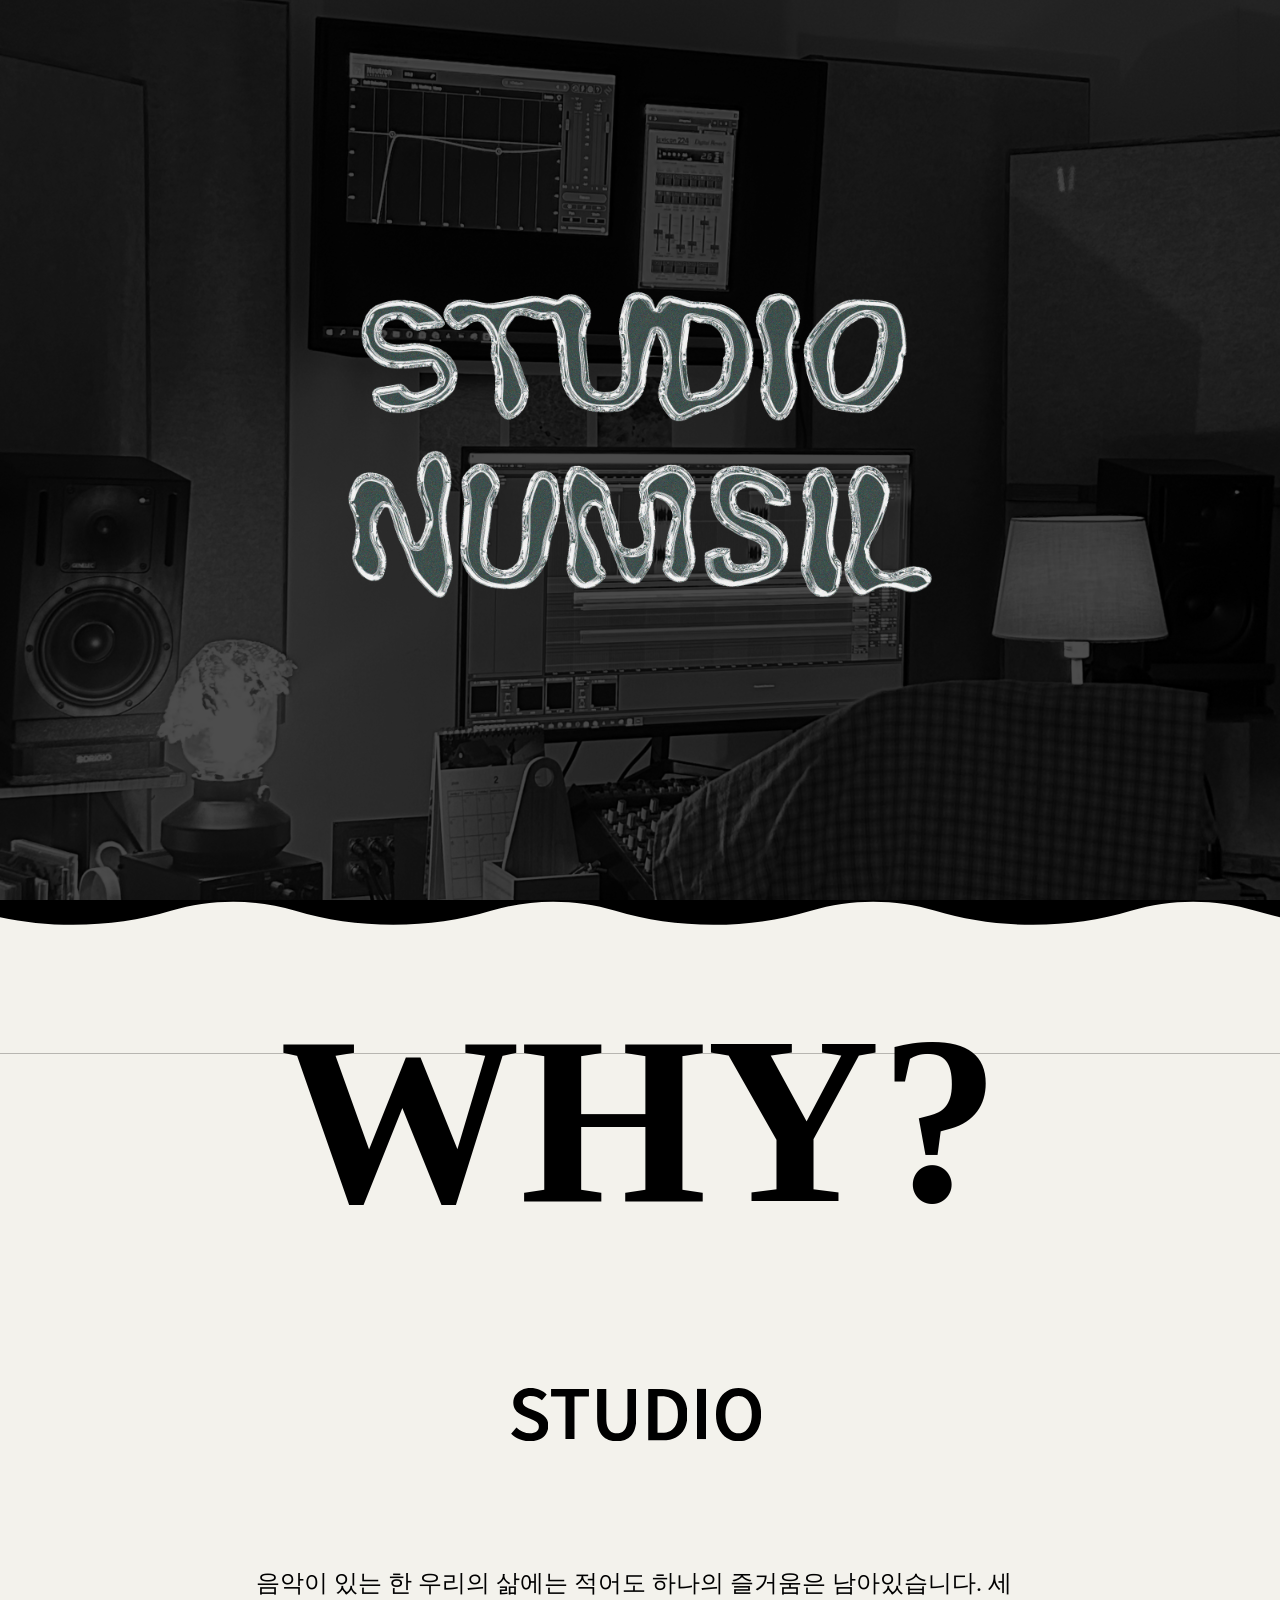
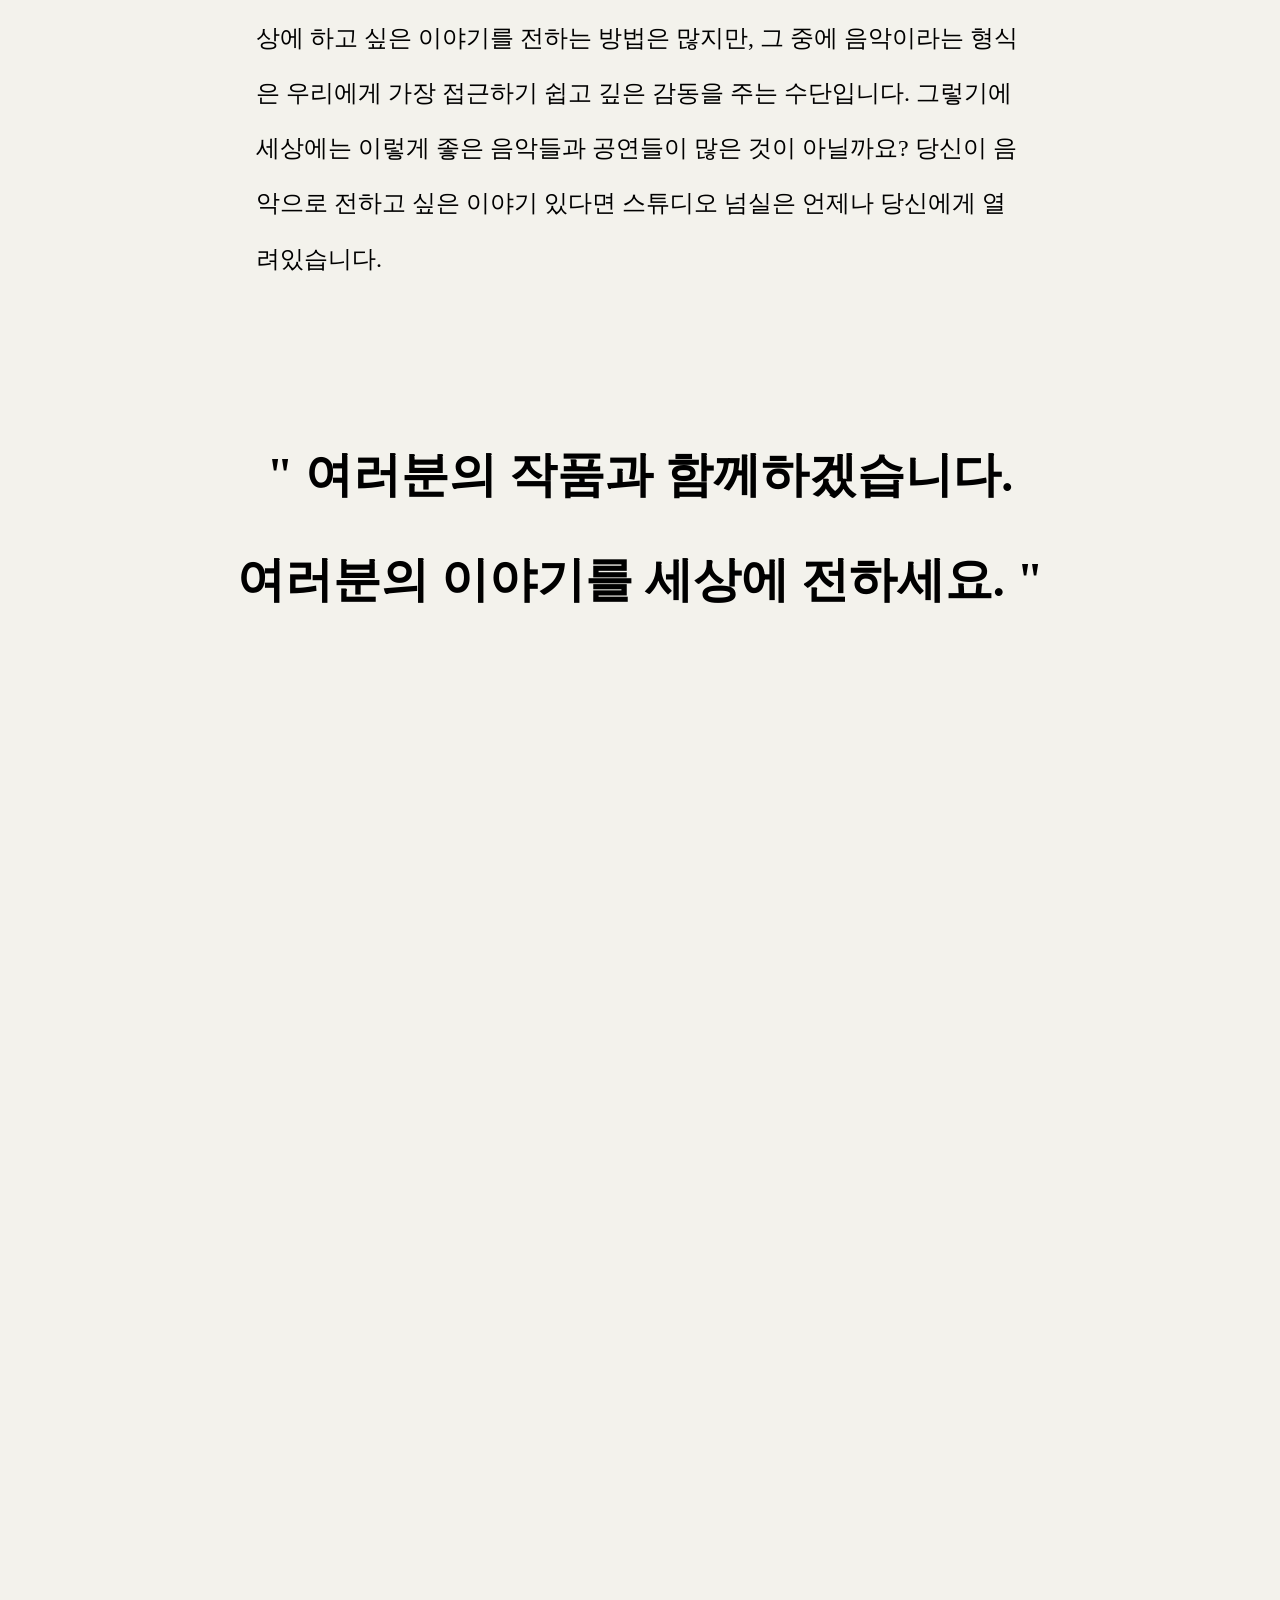
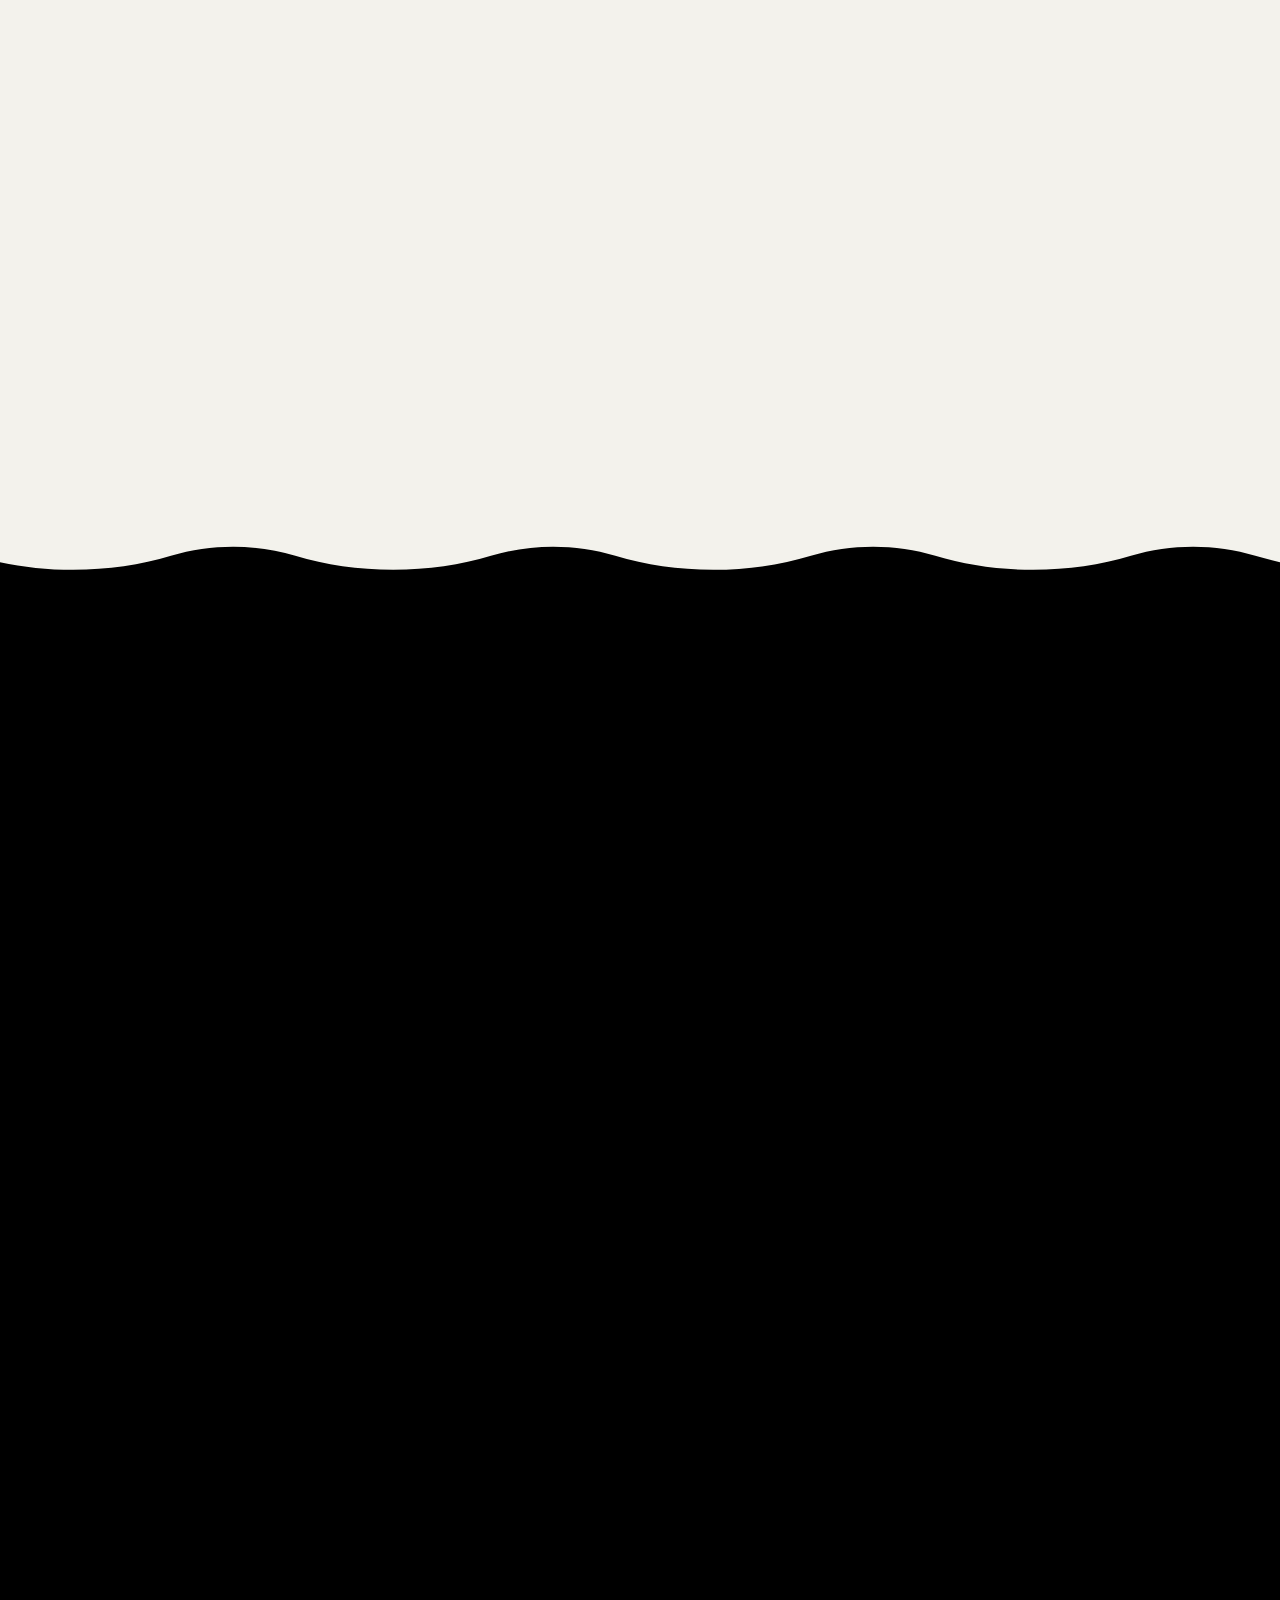
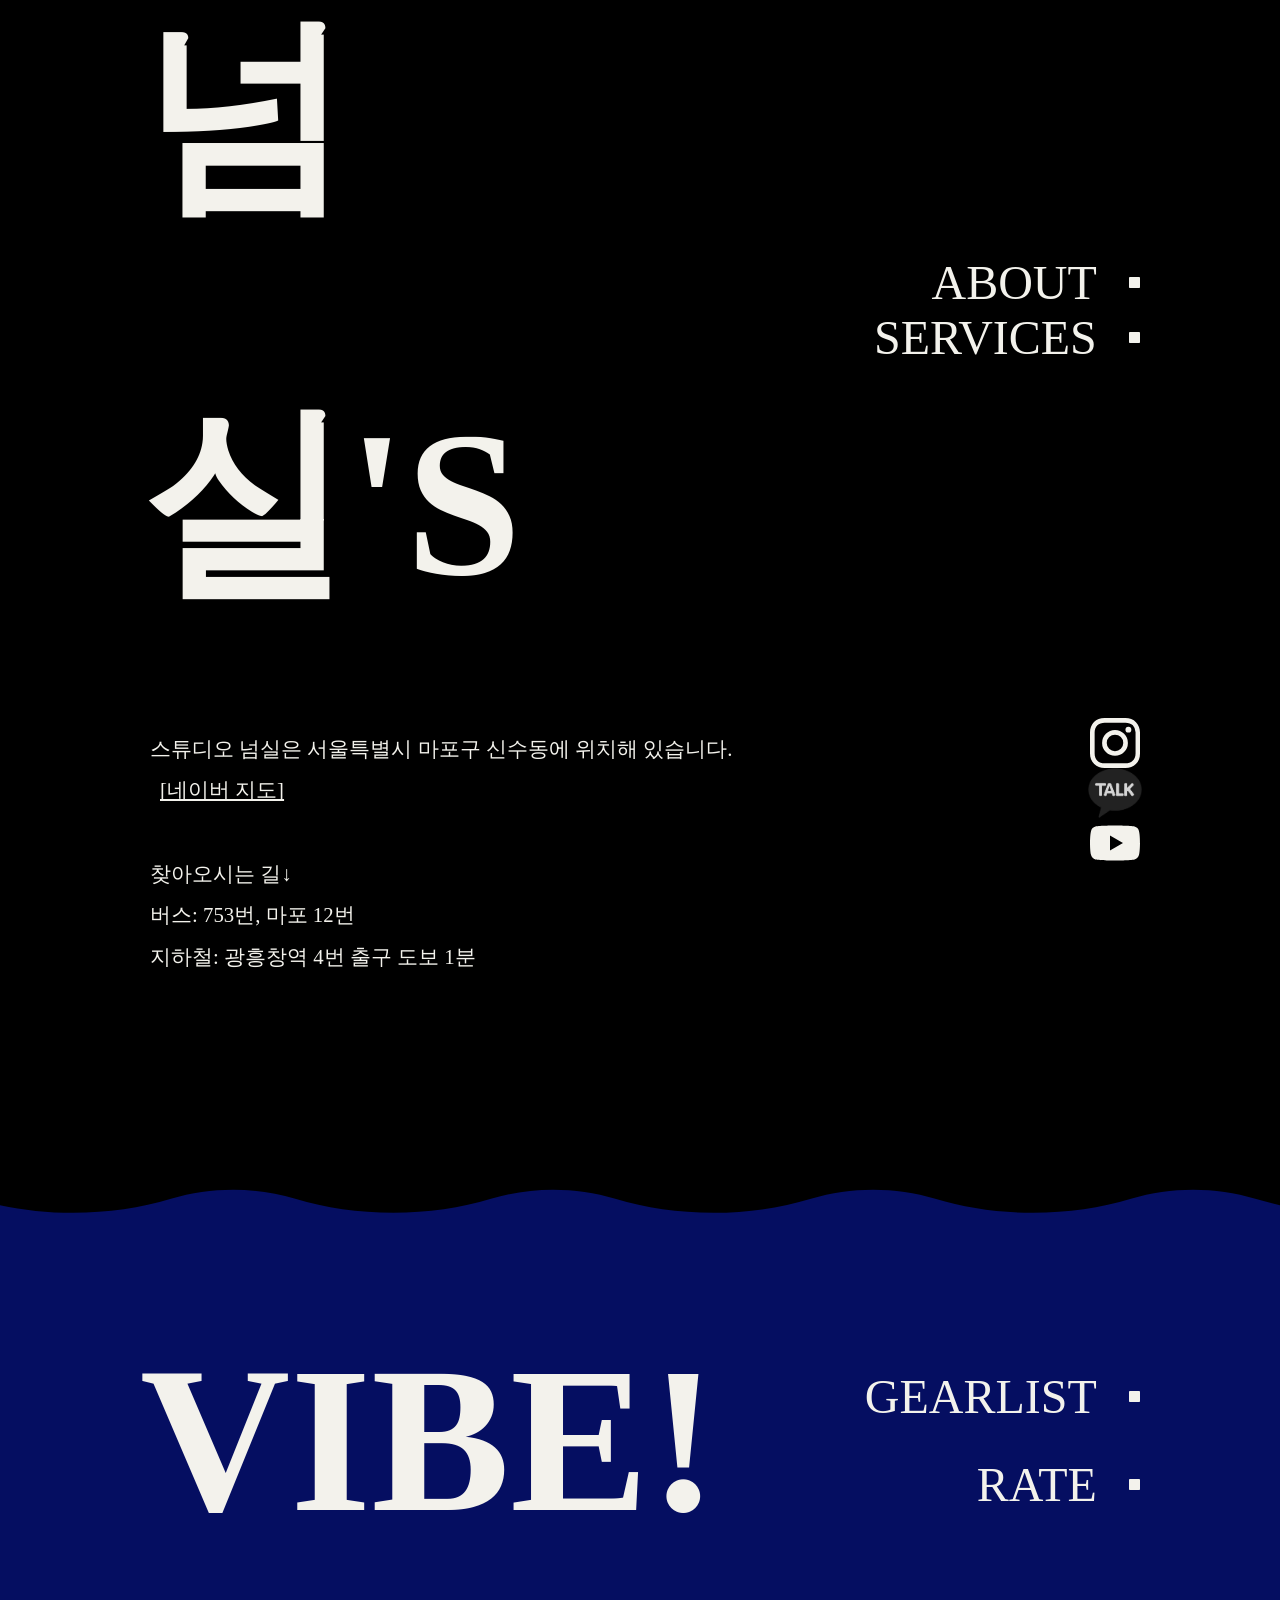
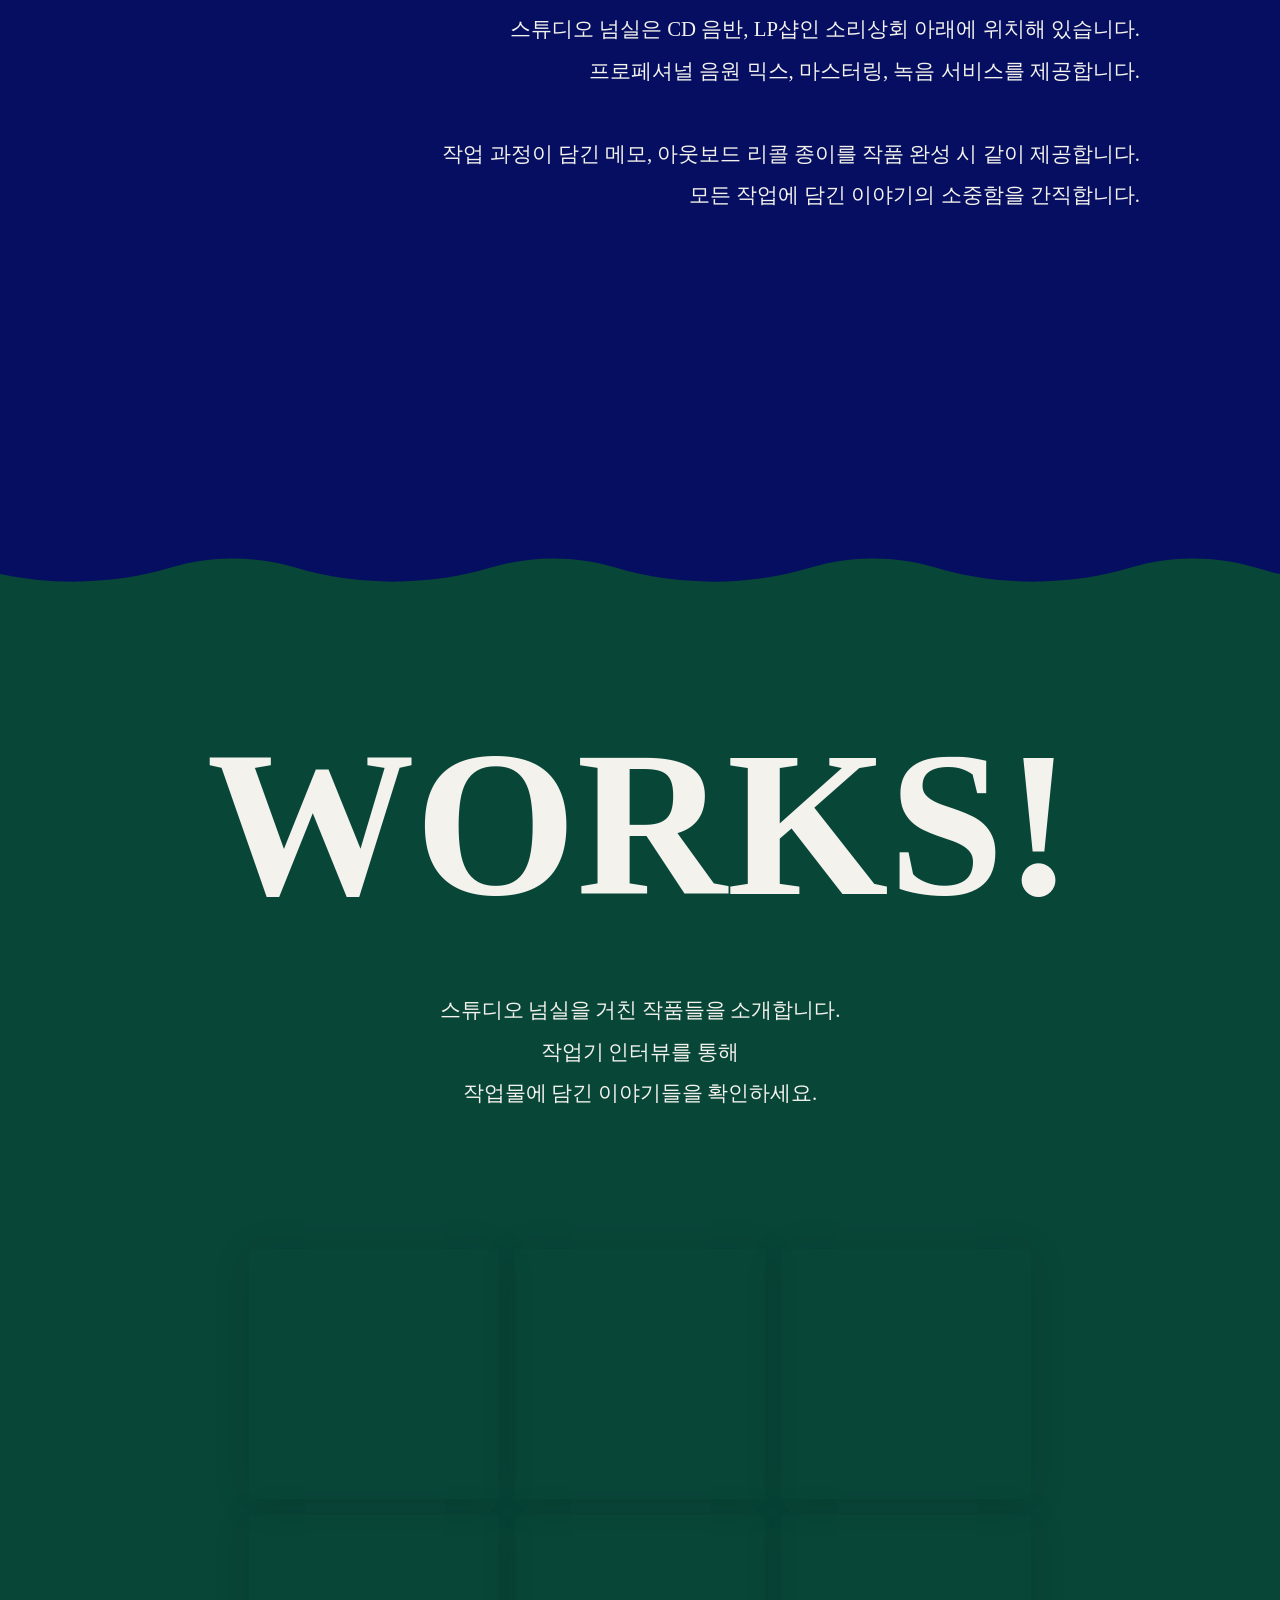
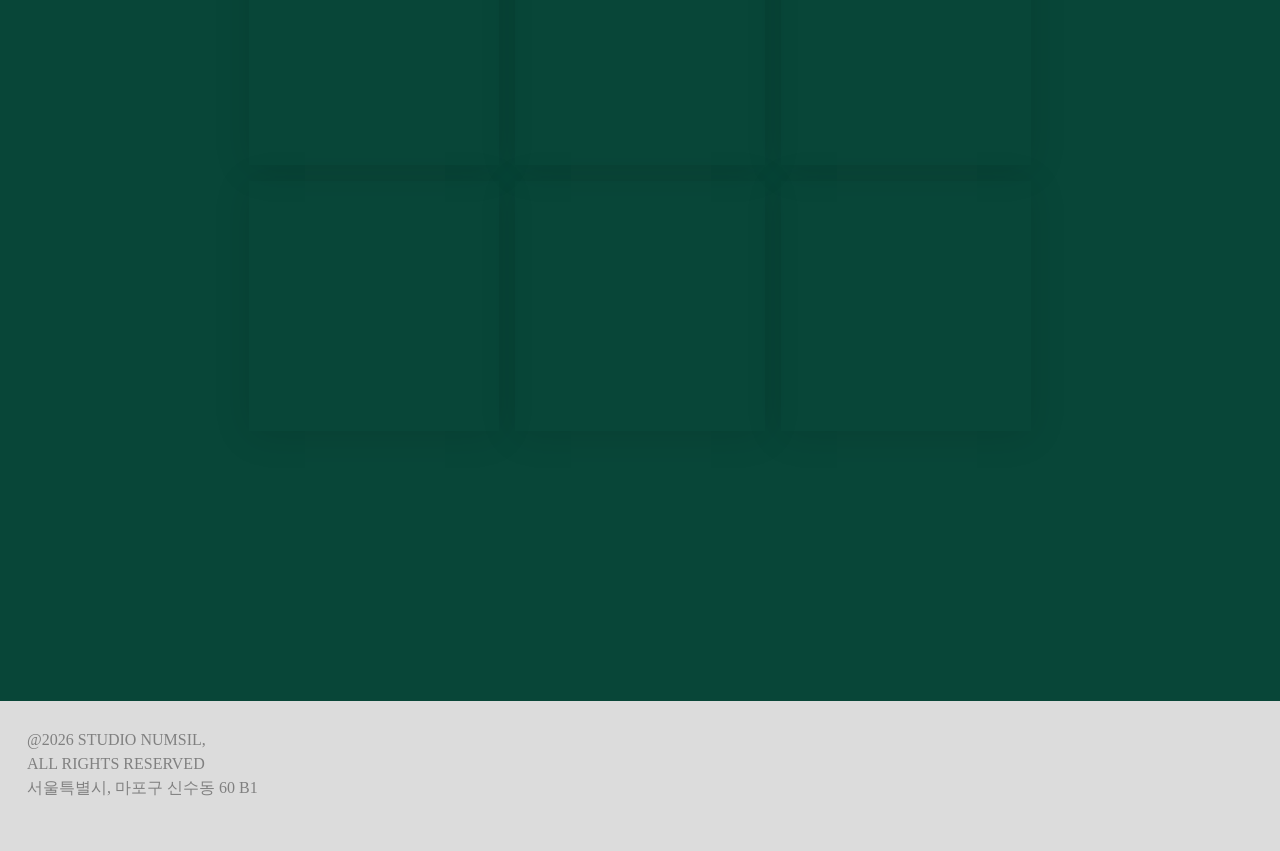
==== commit 828d9808: "Update index.html" ====
--- a/index.html
+++ b/index.html
@@ -296,20 +296,8 @@
                                 </div>
 
                                 <div class="underphoto-imgcontainer">
-                                    <div class="service-img">
-                                        <img src="img/Sea.jpg" alt="">
-                                    </div>
-
-                                    <div class="service-img" style="margin-bottom: 0;">
-                                        <img src="img/Sea.jpg" alt="">
-                                    </div>
-
-                                    <div class="scrollbutton-container">
-                                    <div class="scrolltop-button">
-                                        <div class="line"></div>
-                                        <div class="line"></div>
-                                    </div>
-                                    </div>
+                                    
+                                    
                                 </div>
 
                                 
@@ -568,7 +556,7 @@
                                     (50트랙 이하)<br>
                                 </td>
                                 <td>250,000₩</td>
-                                <td>150,000₩</td>
+                                <td>200,000₩</td>
                             </tr>
 
                             <tr class="thirdrow">
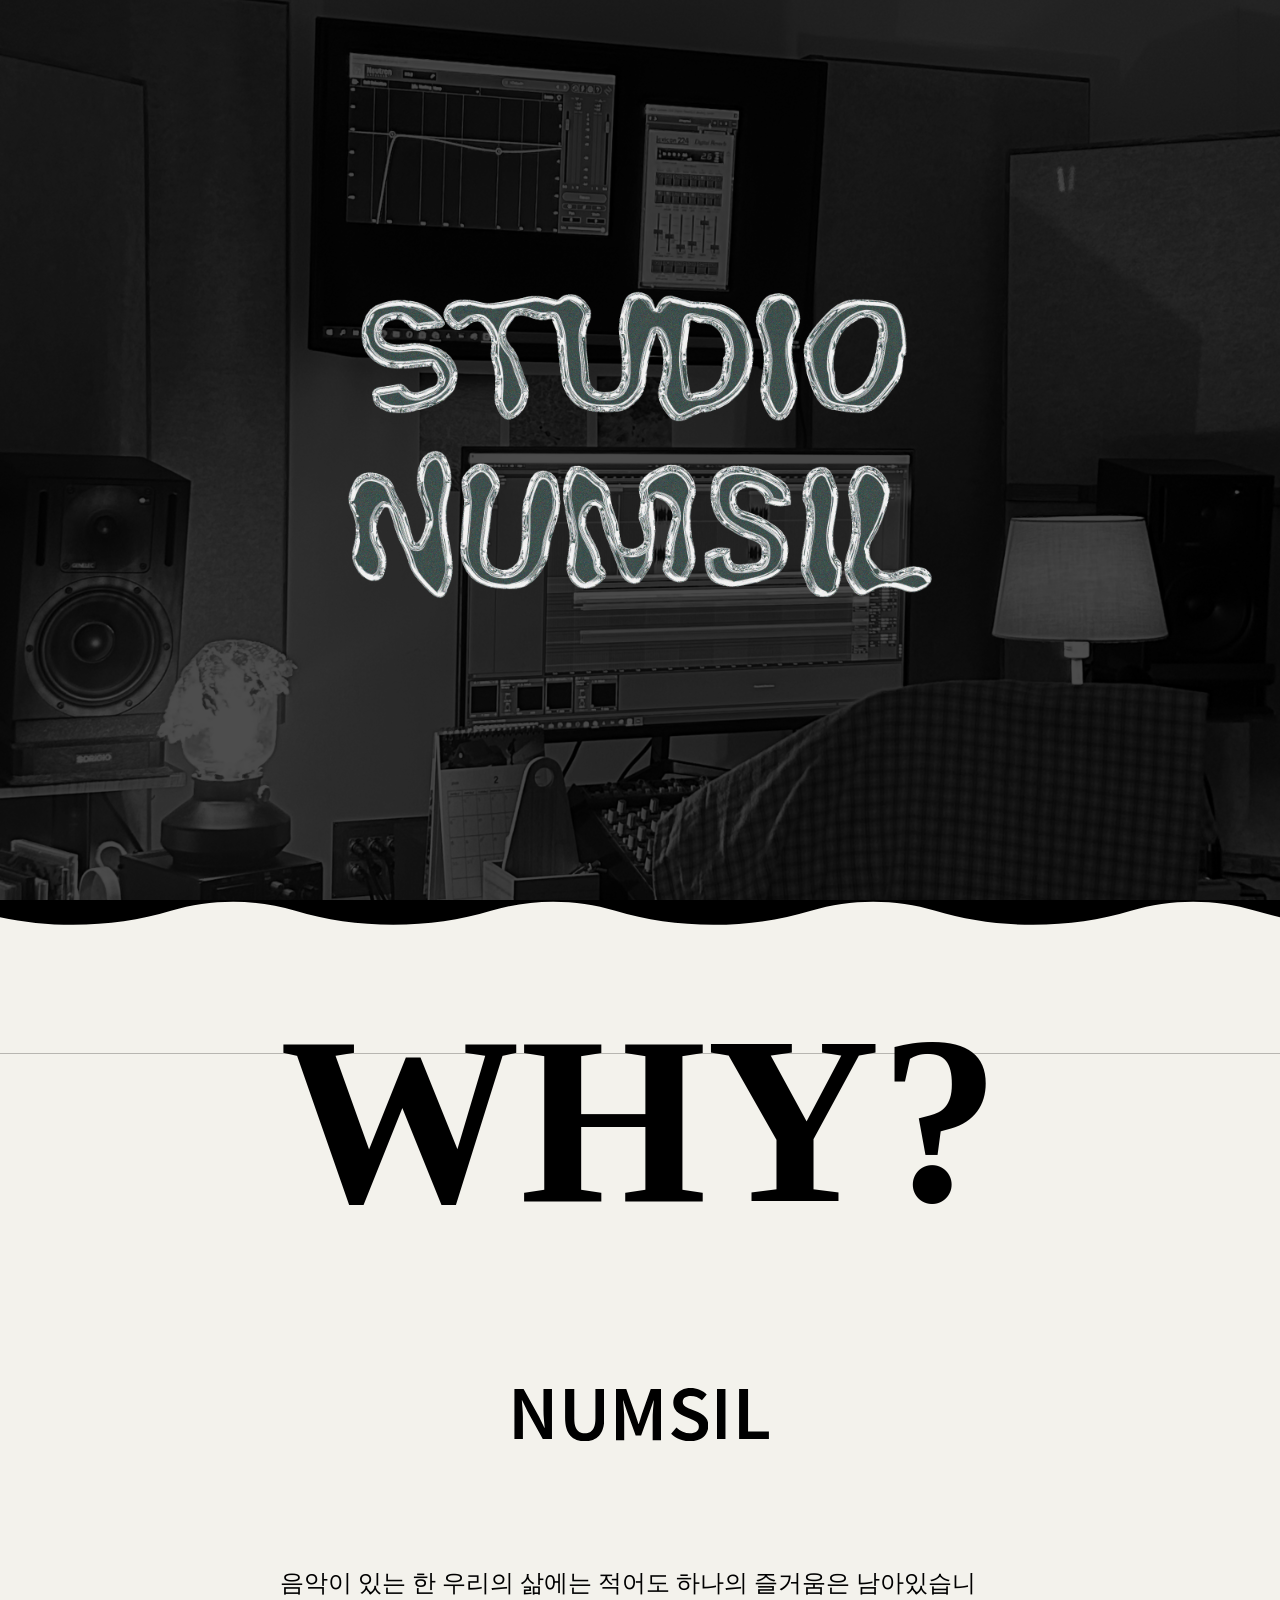
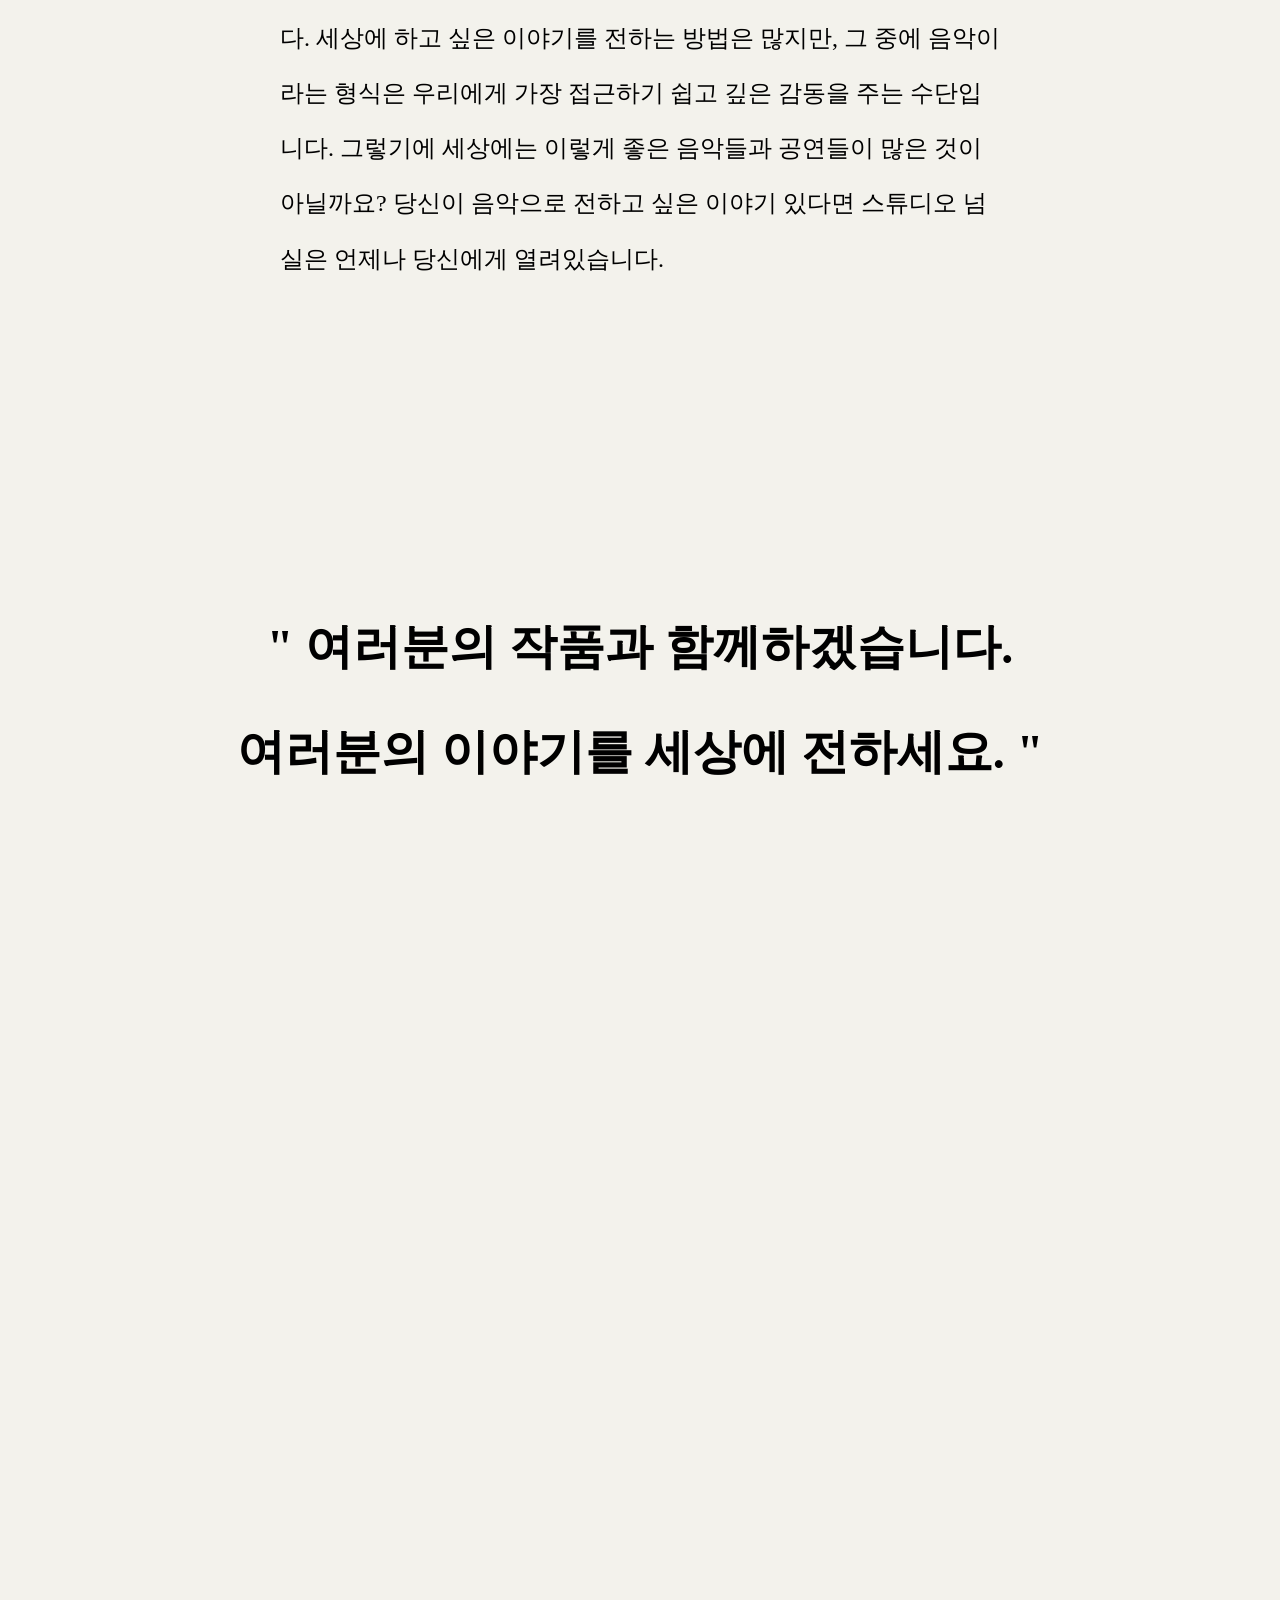
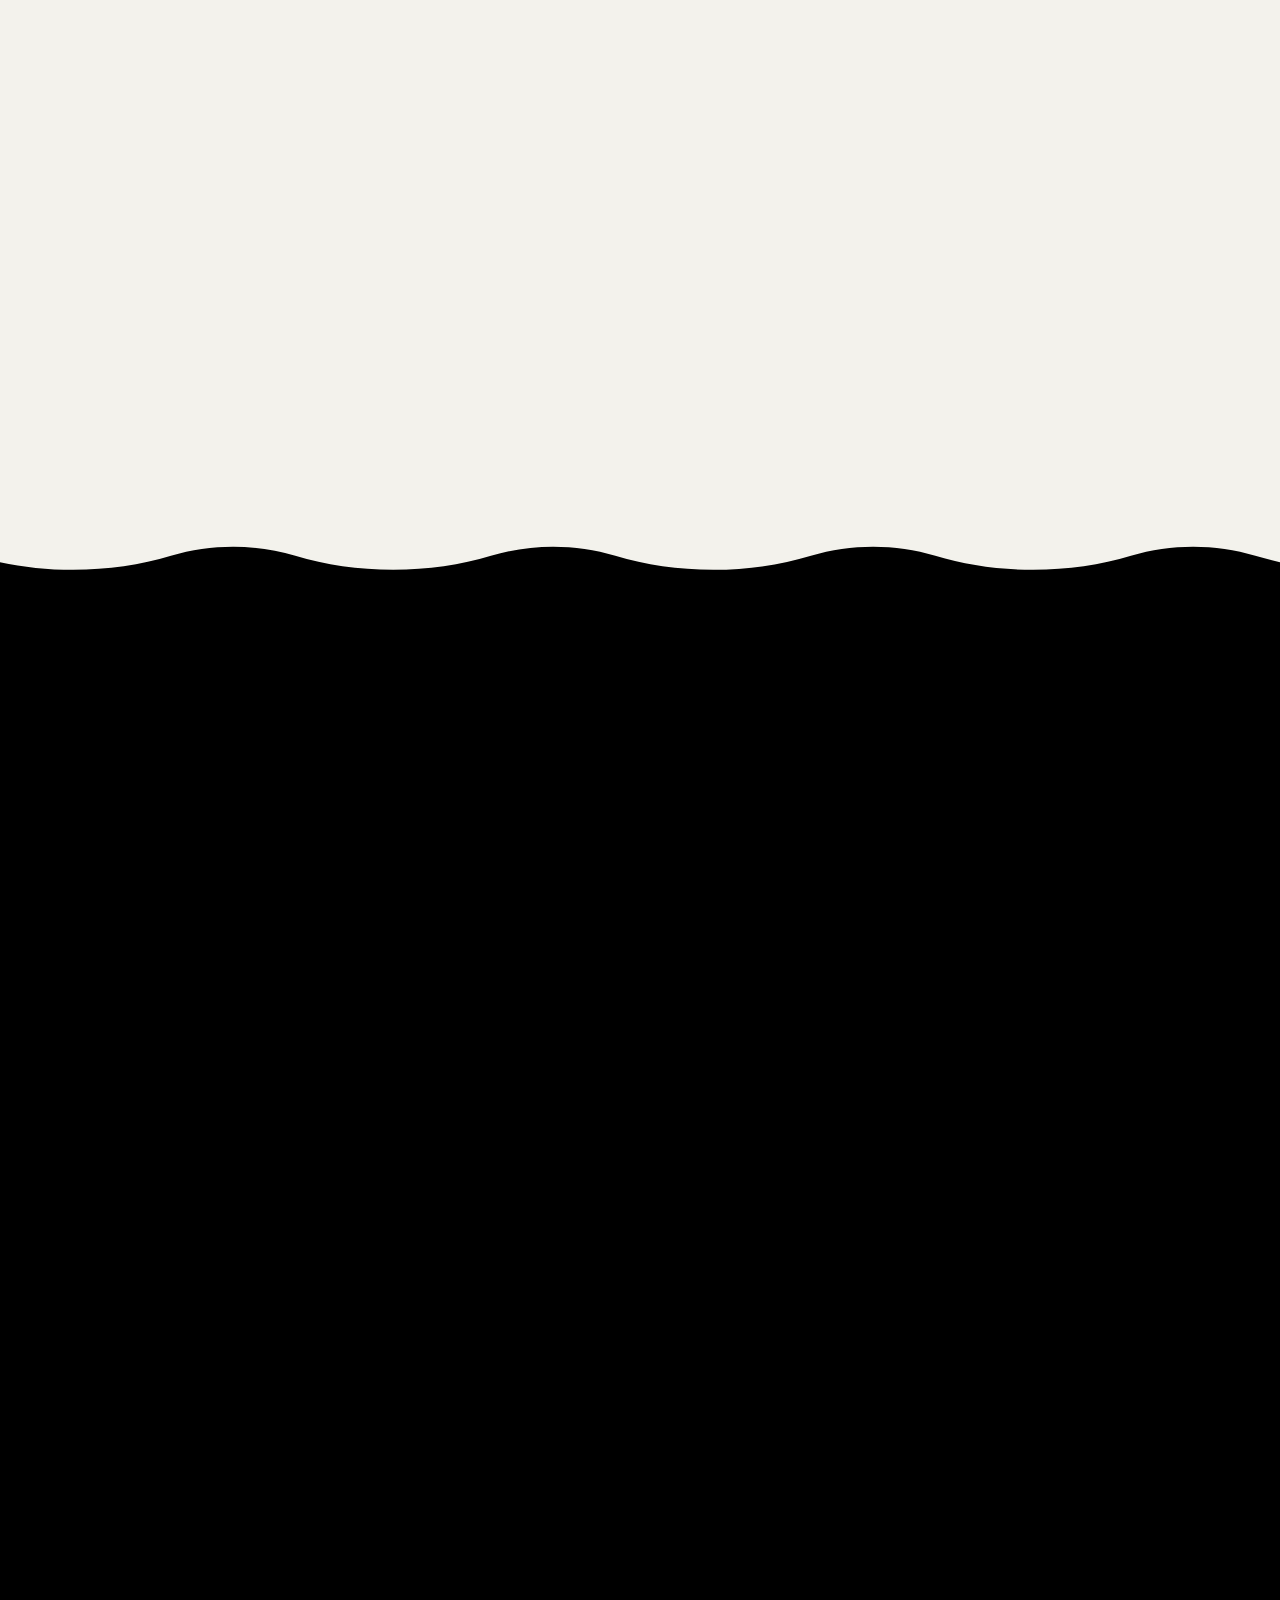
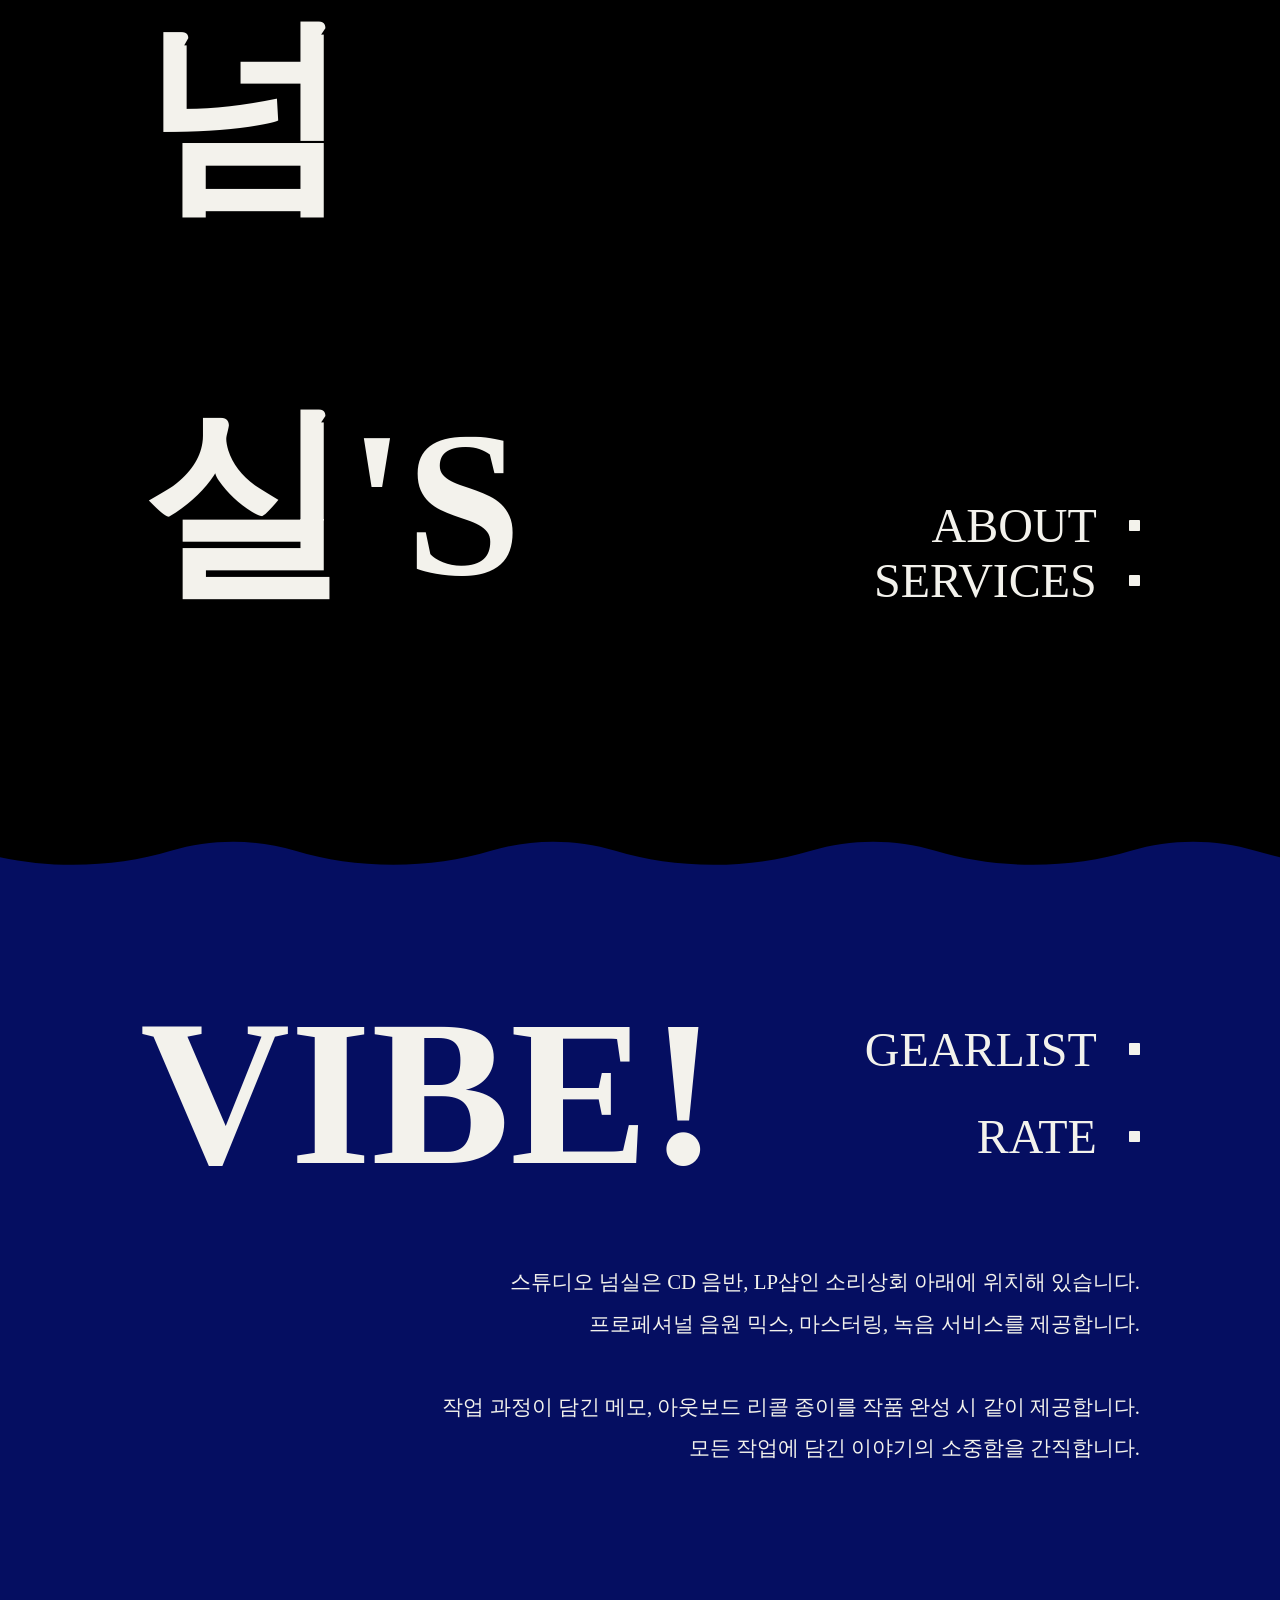
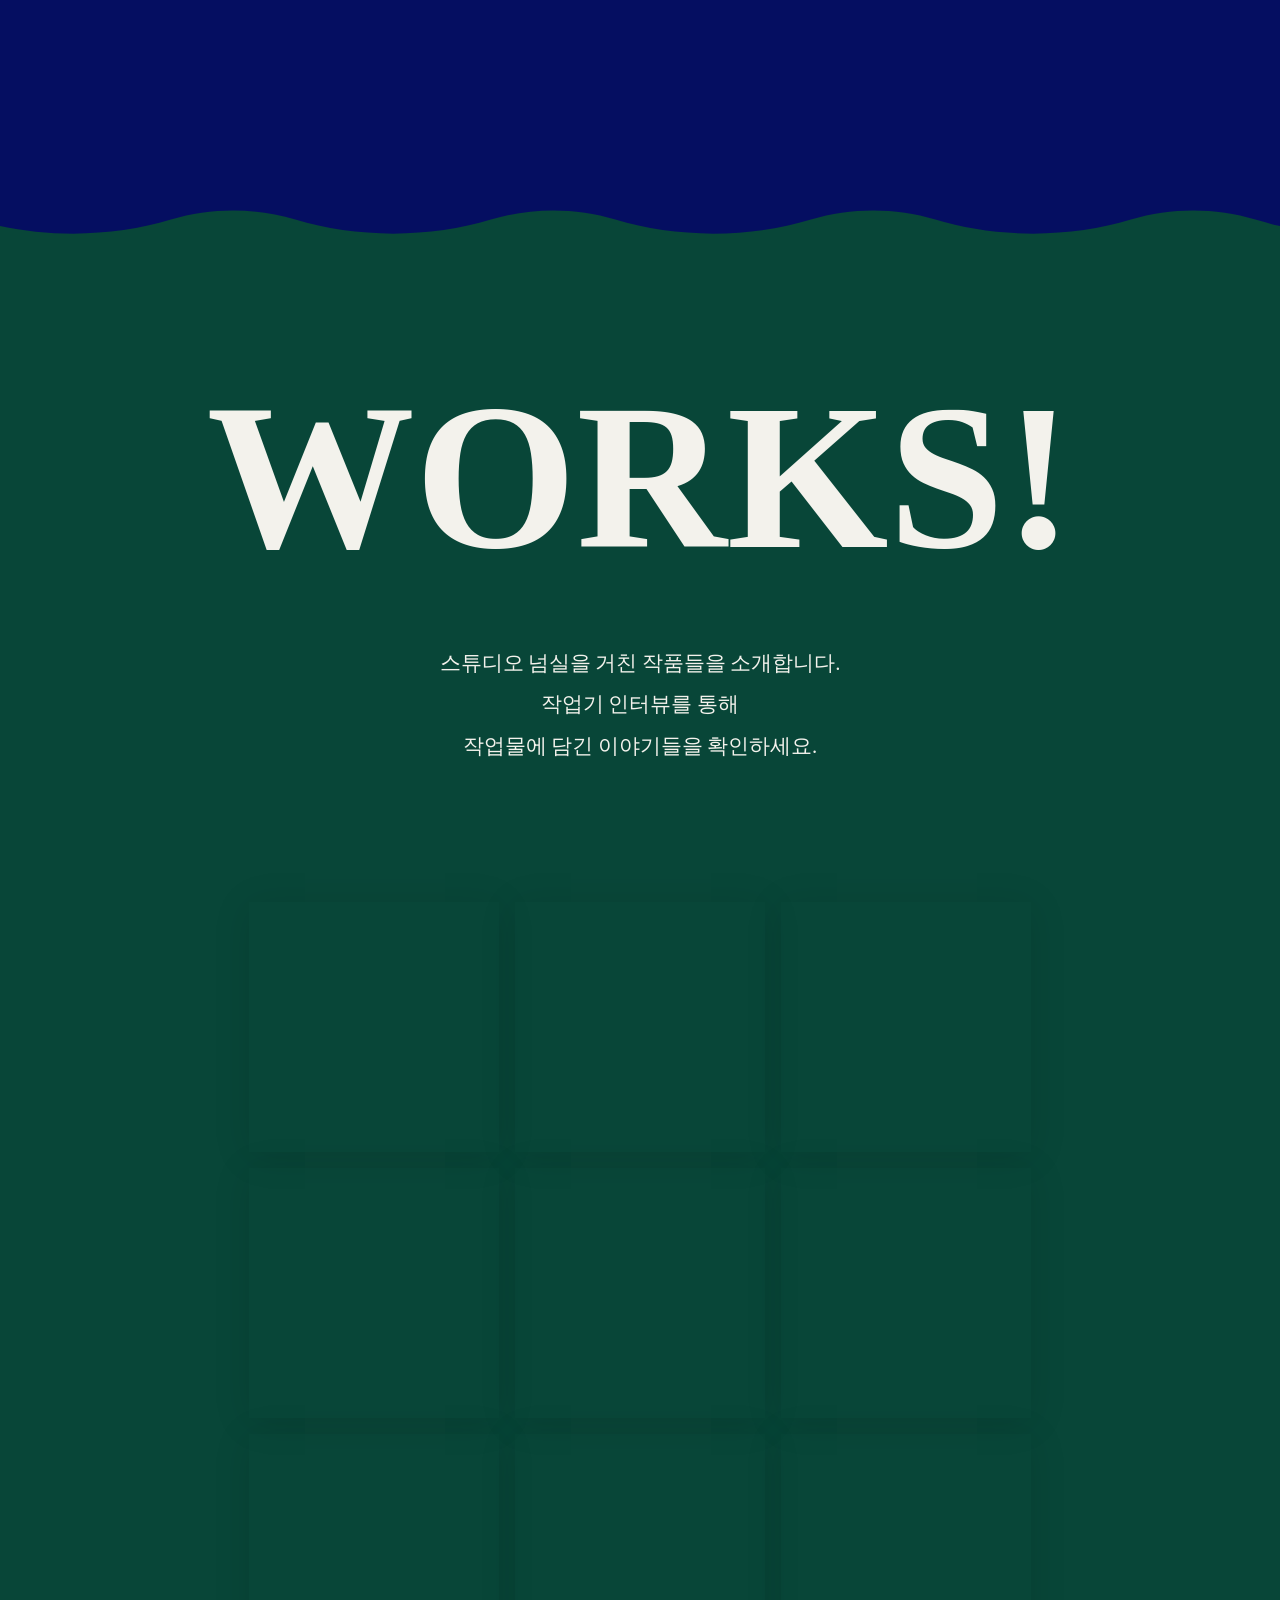
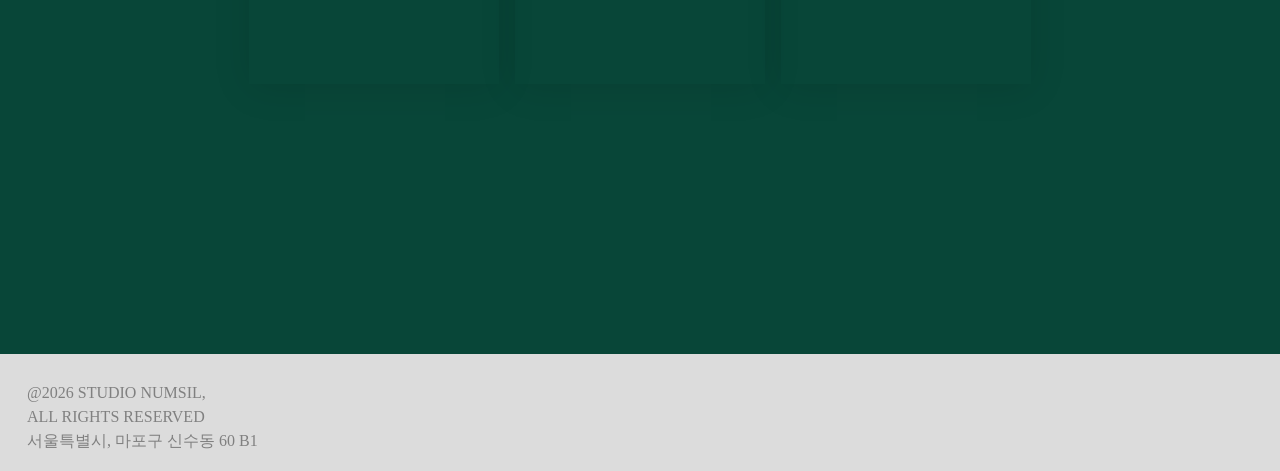
==== commit f895c953: "Update index.html" ====
--- a/index.html
+++ b/index.html
@@ -296,6 +296,21 @@
                                 </div>
 
                                 <div class="underphoto-imgcontainer">
+                                    <div class="service-img">
+                                        <img src="img/Sea.jpg" alt="">
+                                    </div>
+
+                                    <div class="service-img" style="margin-bottom: 0;">
+                                        <img src="img/Sea.jpg" alt="">
+                                    </div>
+
+                                    <div class="scrollbutton-container">
+                                    <div class="scrolltop-button">
+                                        <div class="line"></div>
+                                        <div class="line"></div>
+                                    </div>
+                                    </div>
+                                </div>
                                     
                                     
                                 </div>
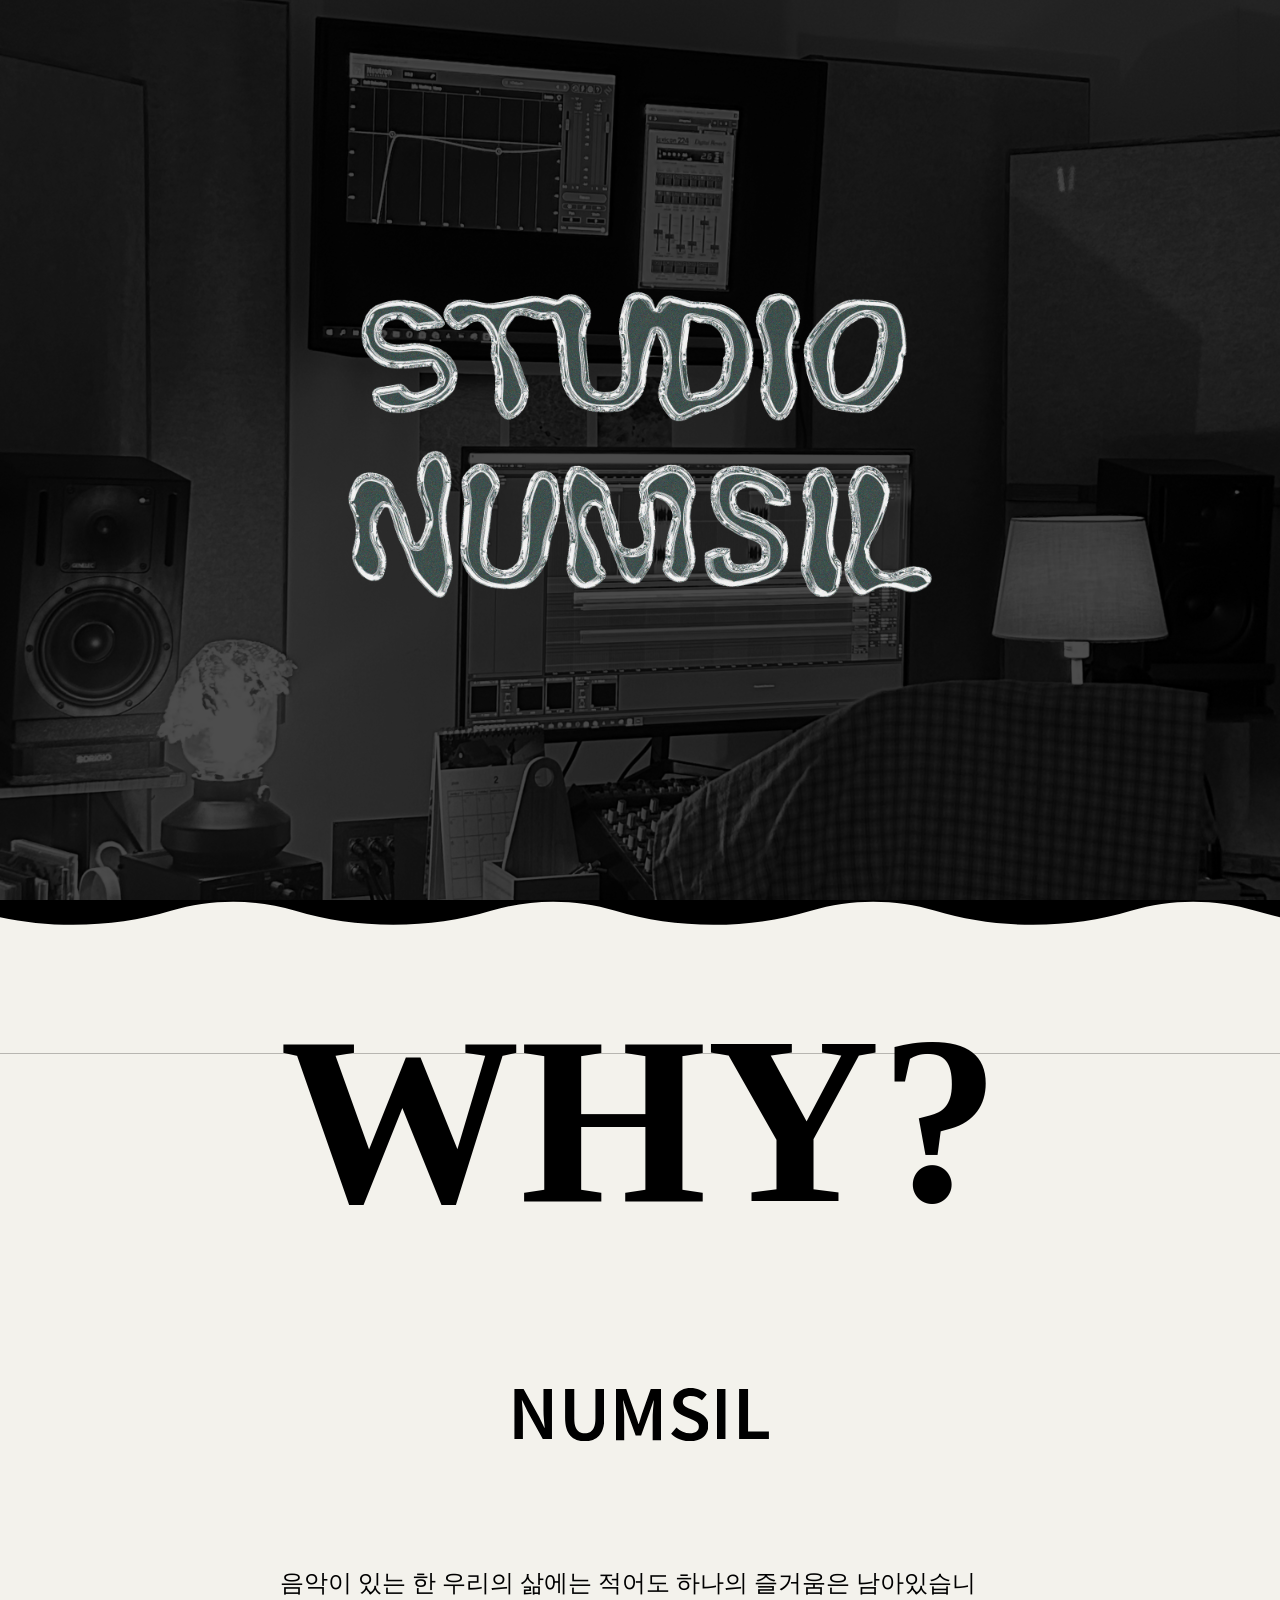
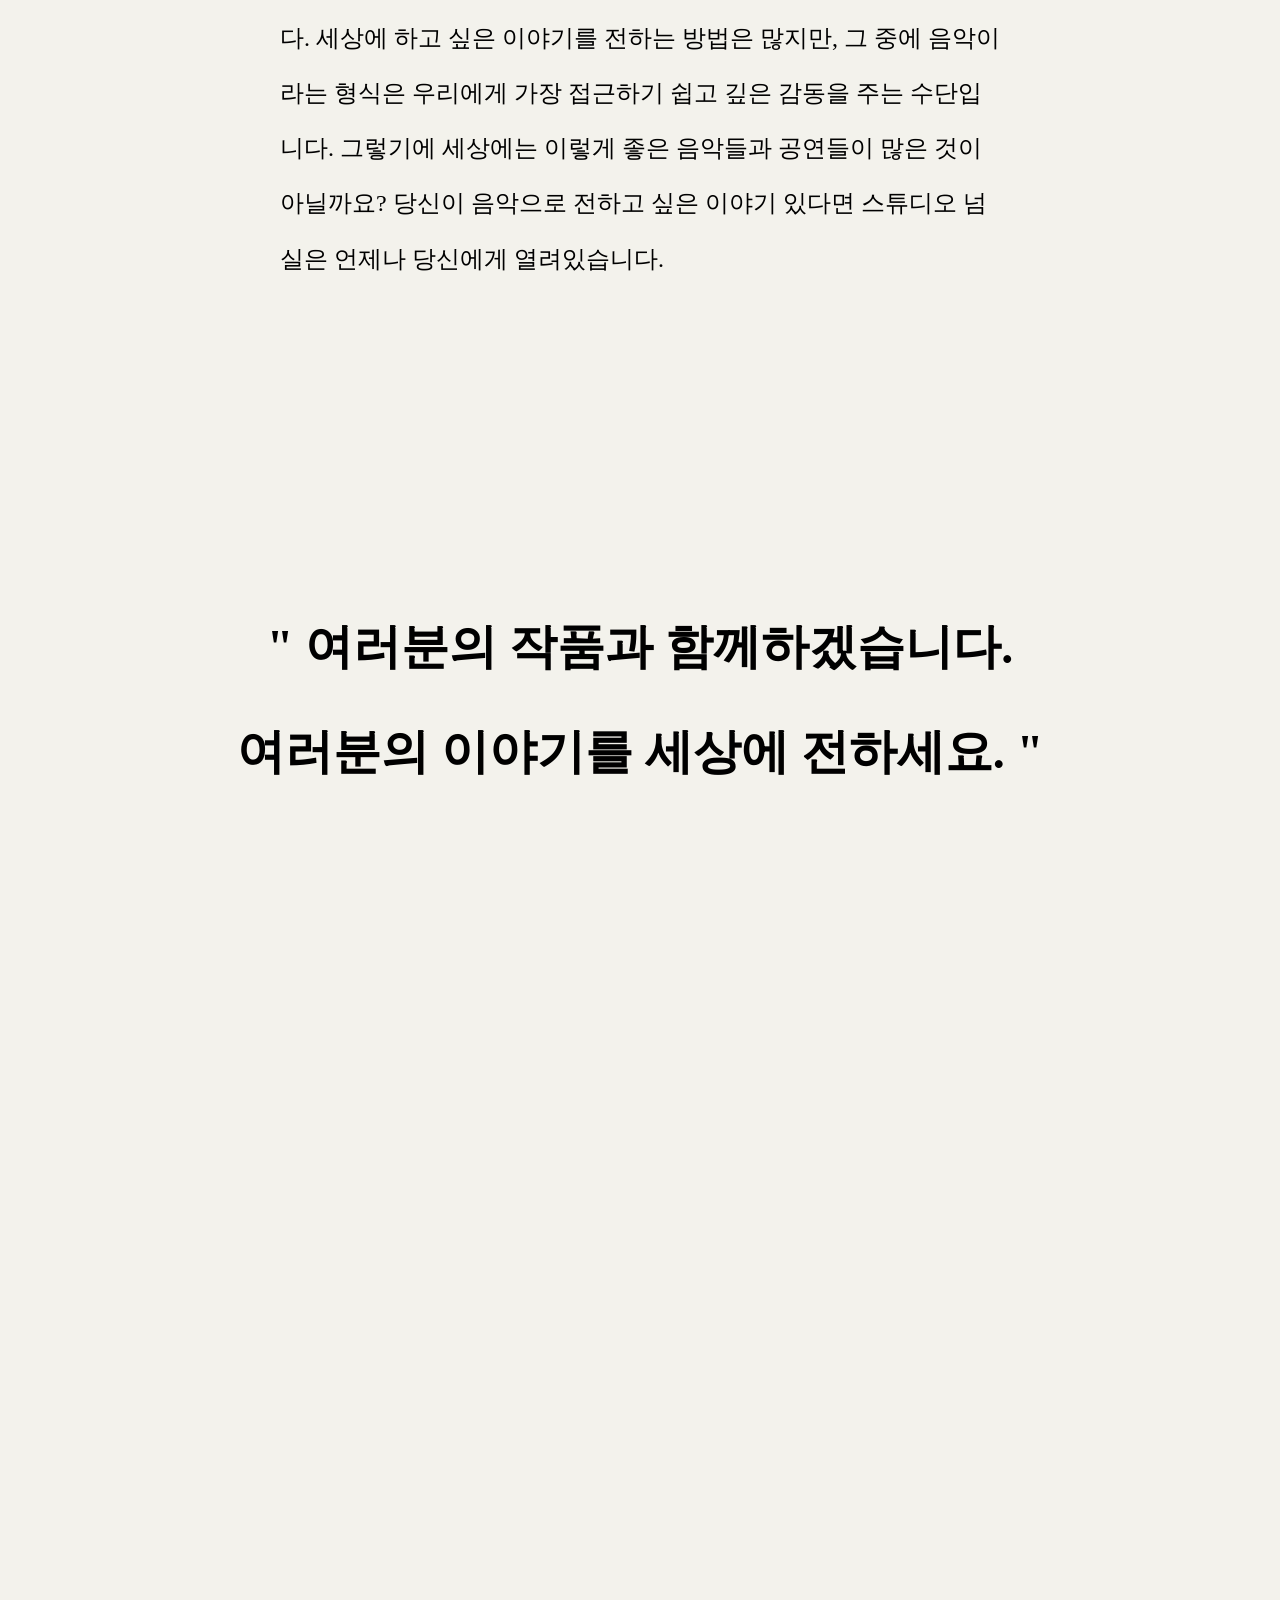
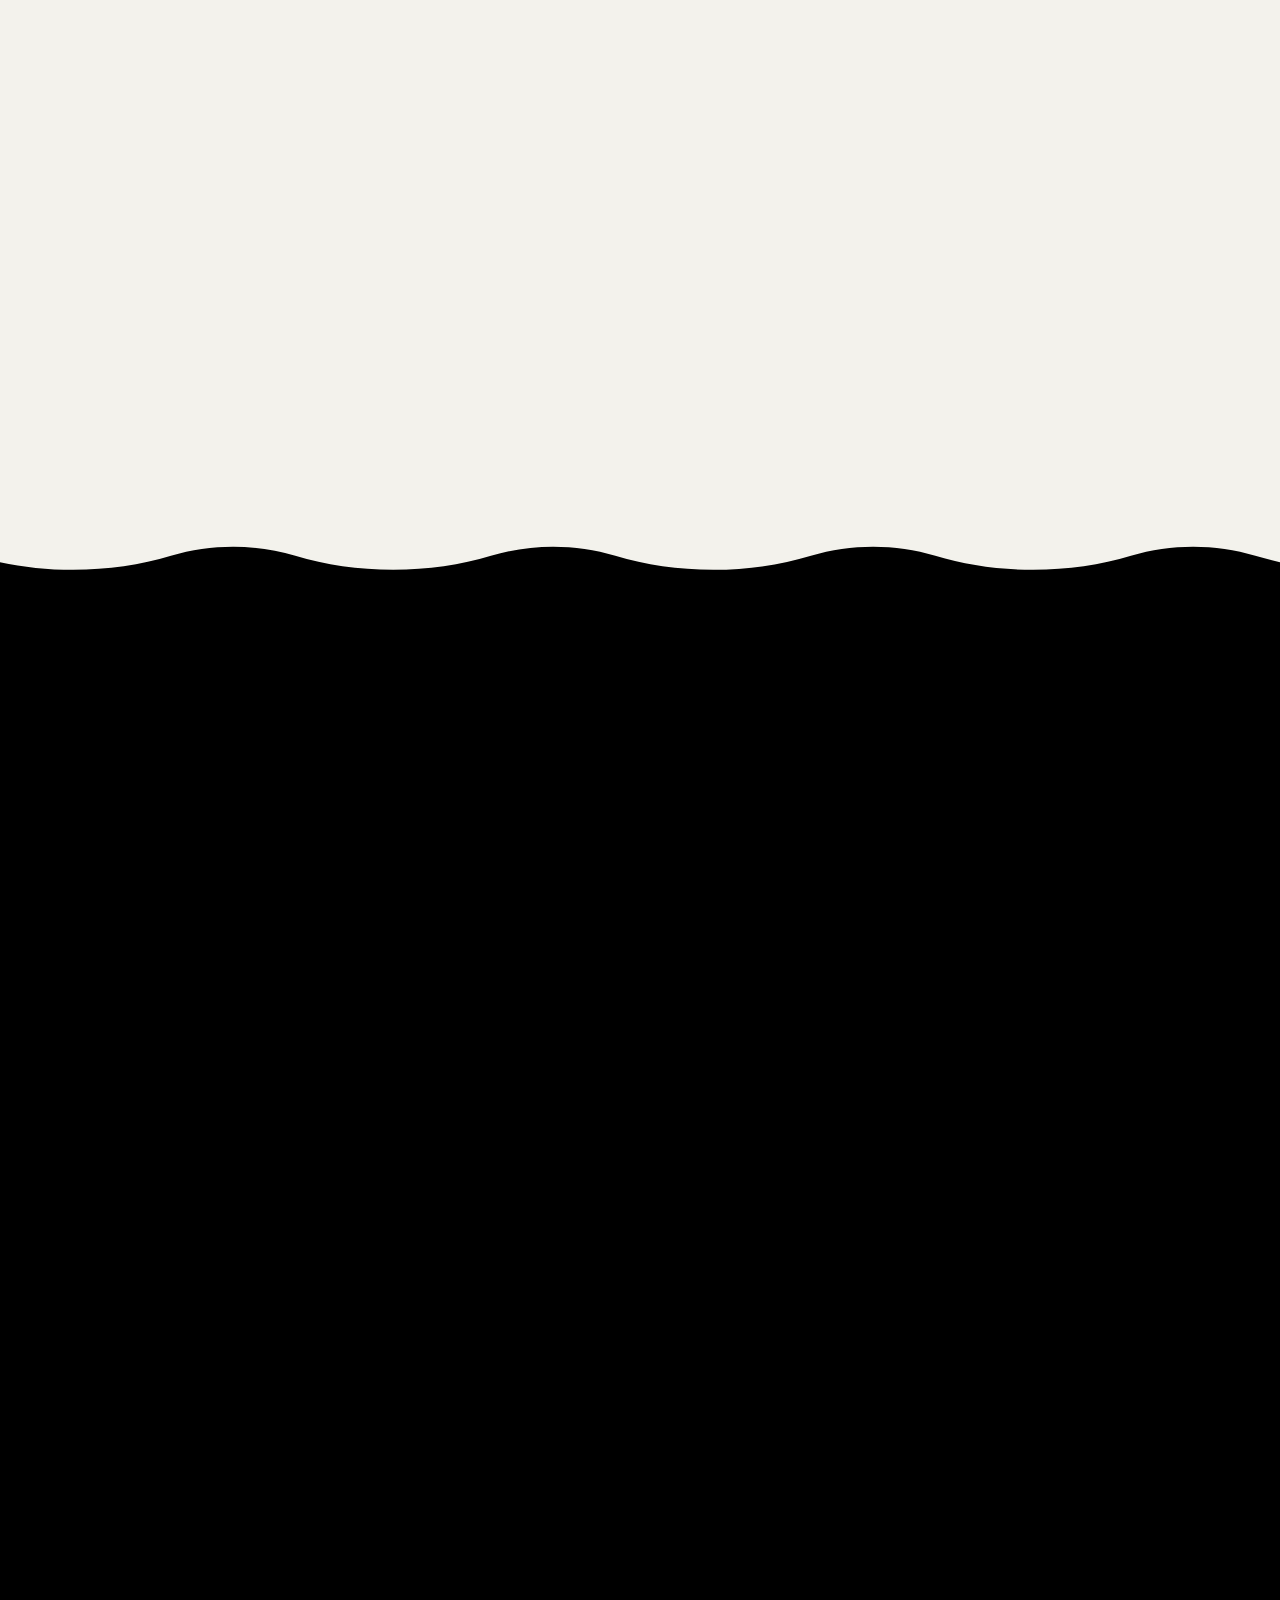
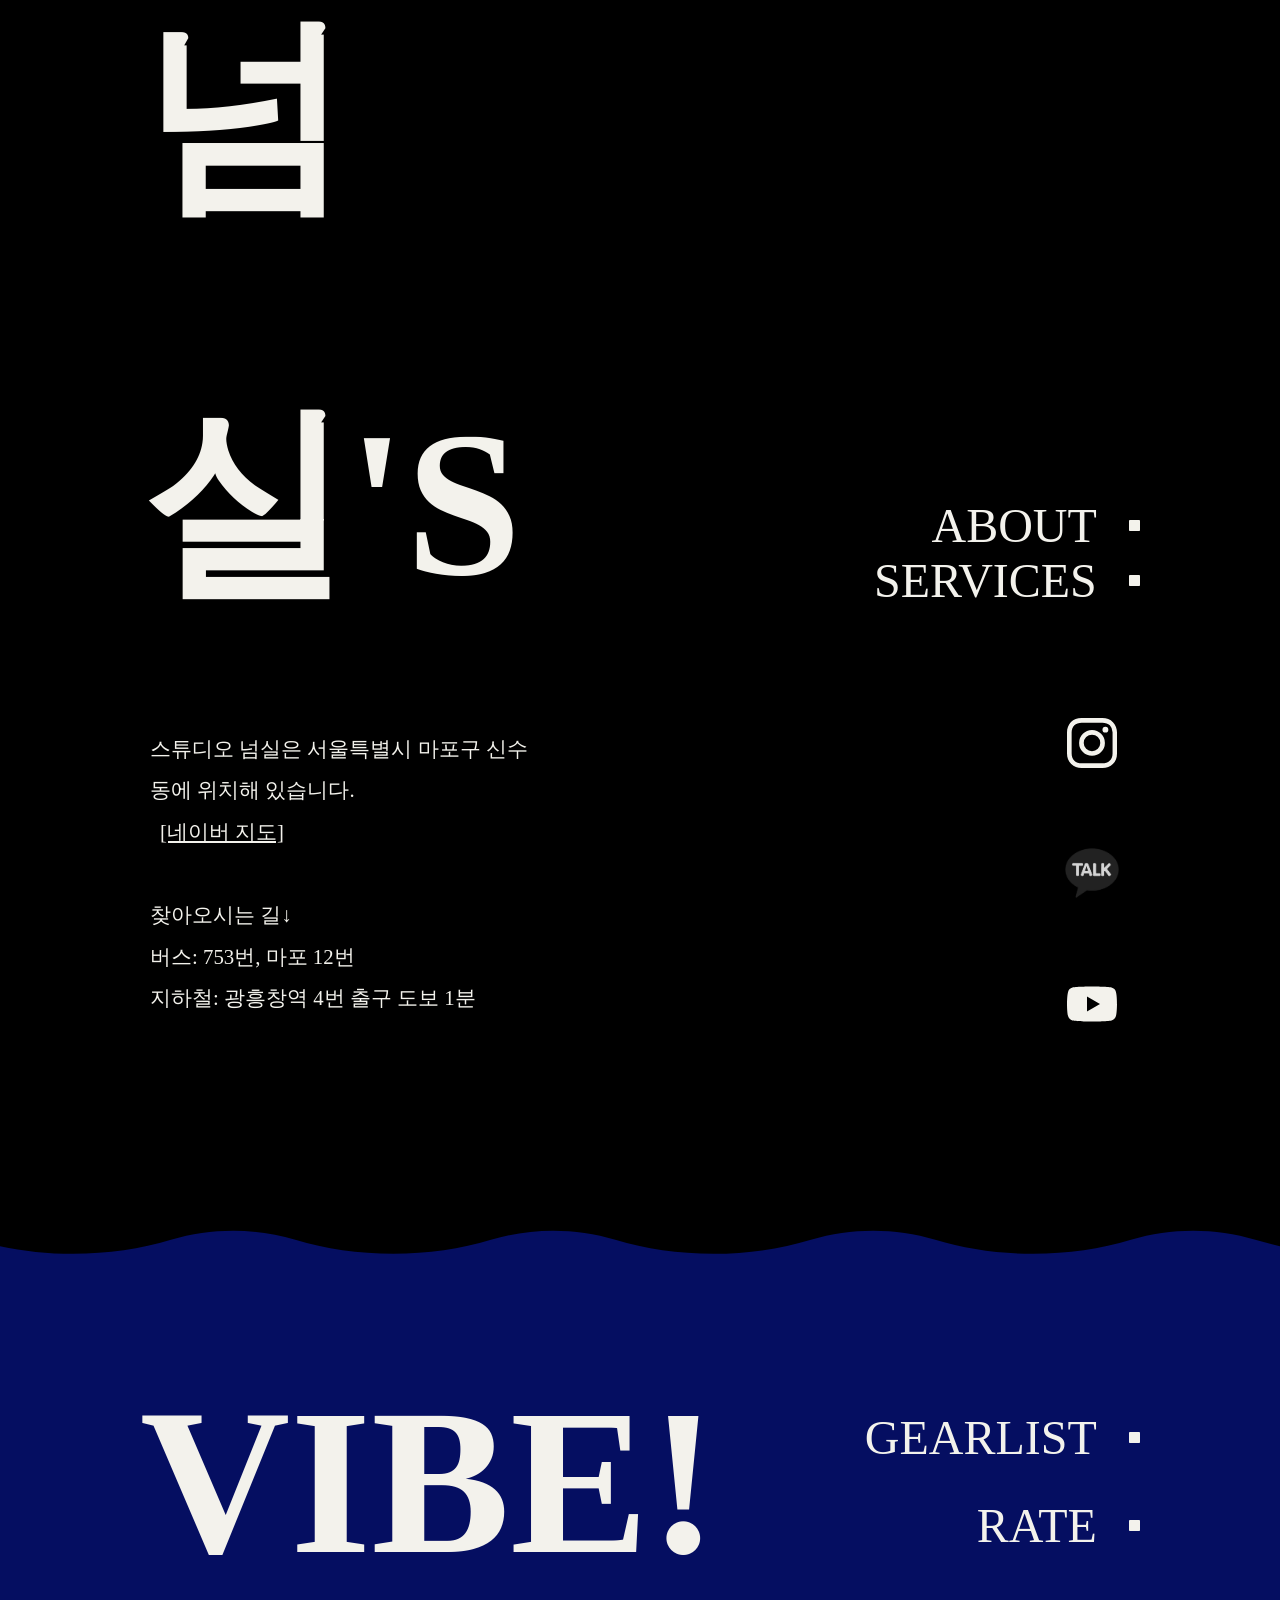
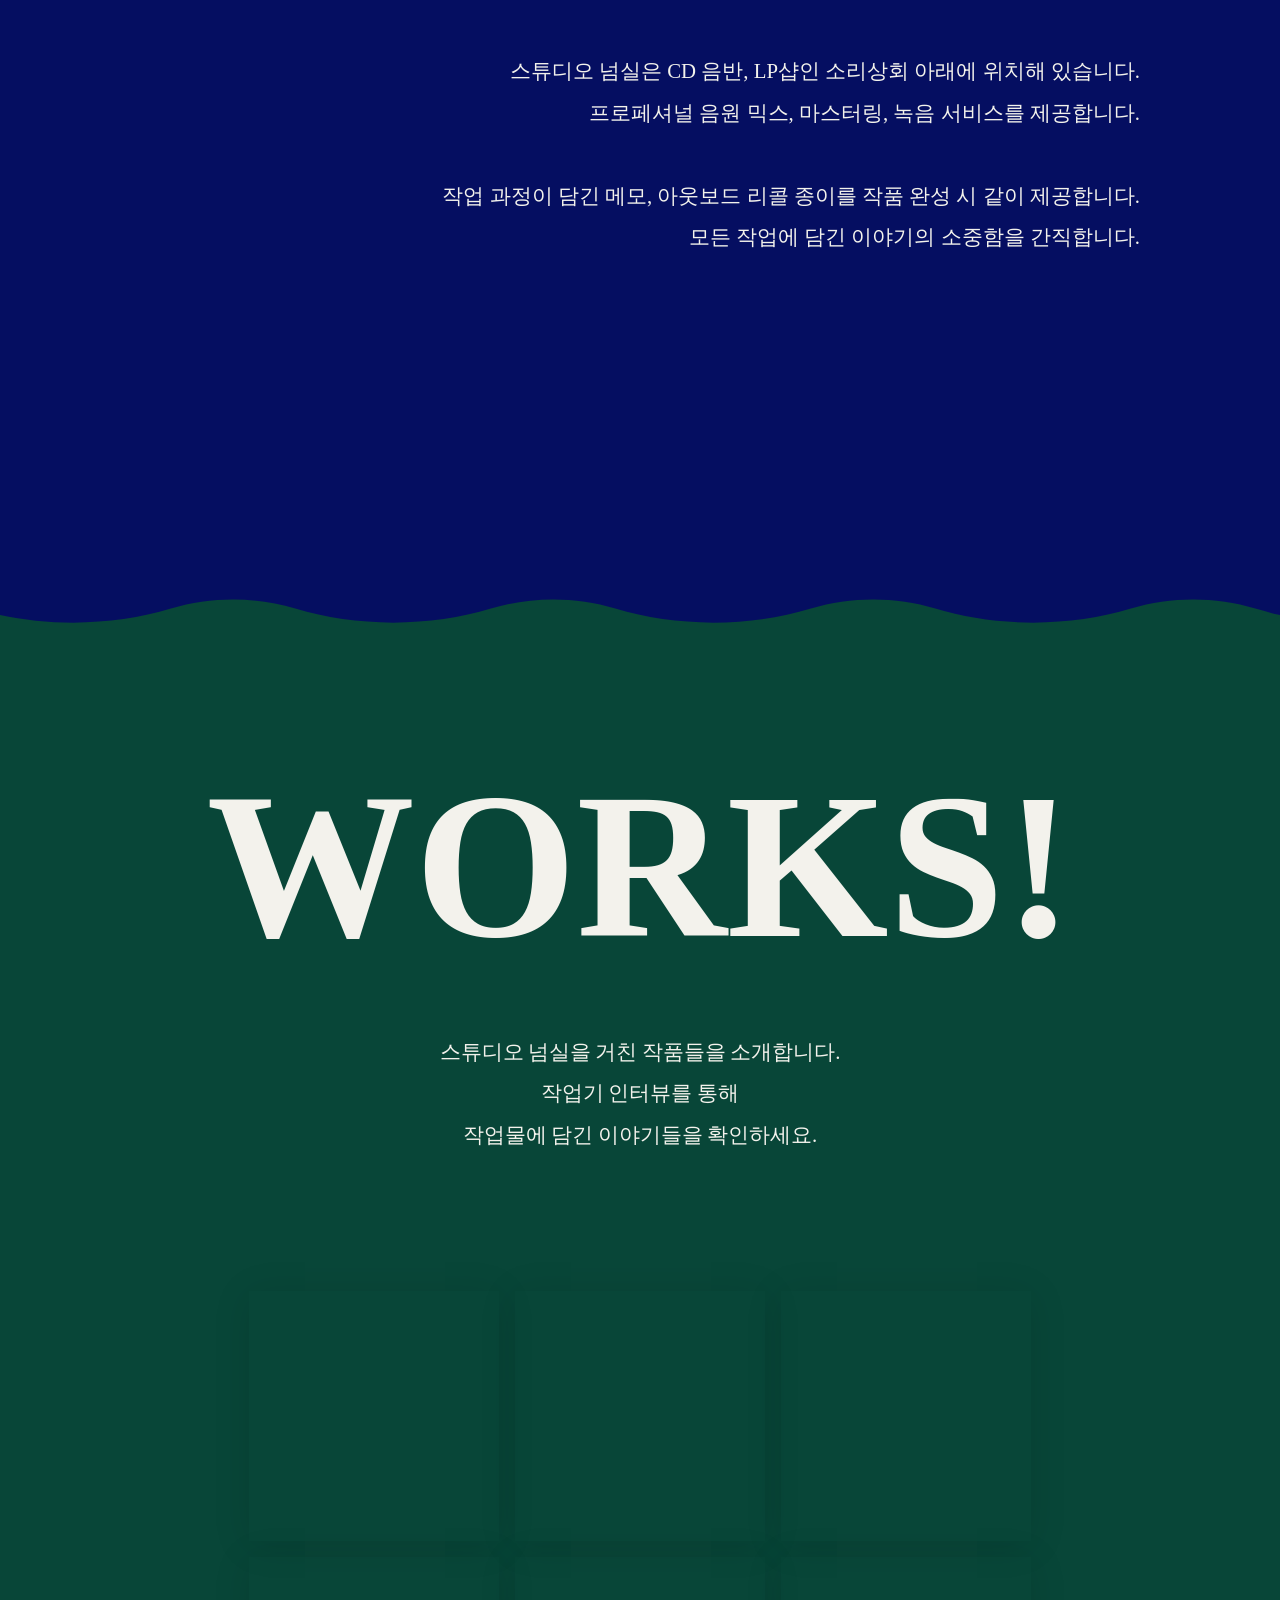
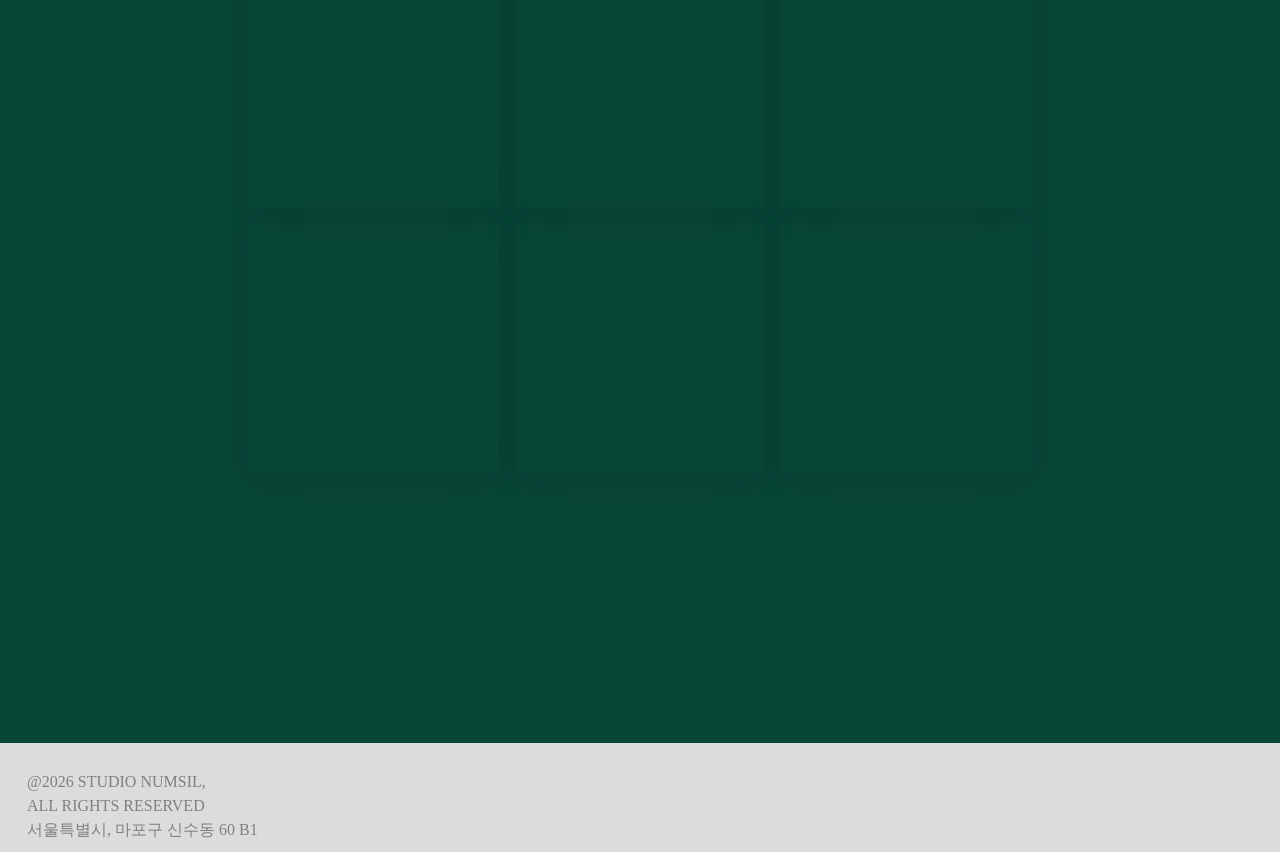
==== commit 5430df60: "Update index.html" ====
--- a/index.html
+++ b/index.html
@@ -311,9 +311,7 @@
                                     </div>
                                     </div>
                                 </div>
-                                    
-                                    
-                                </div>
+                            
 
                                 
 
